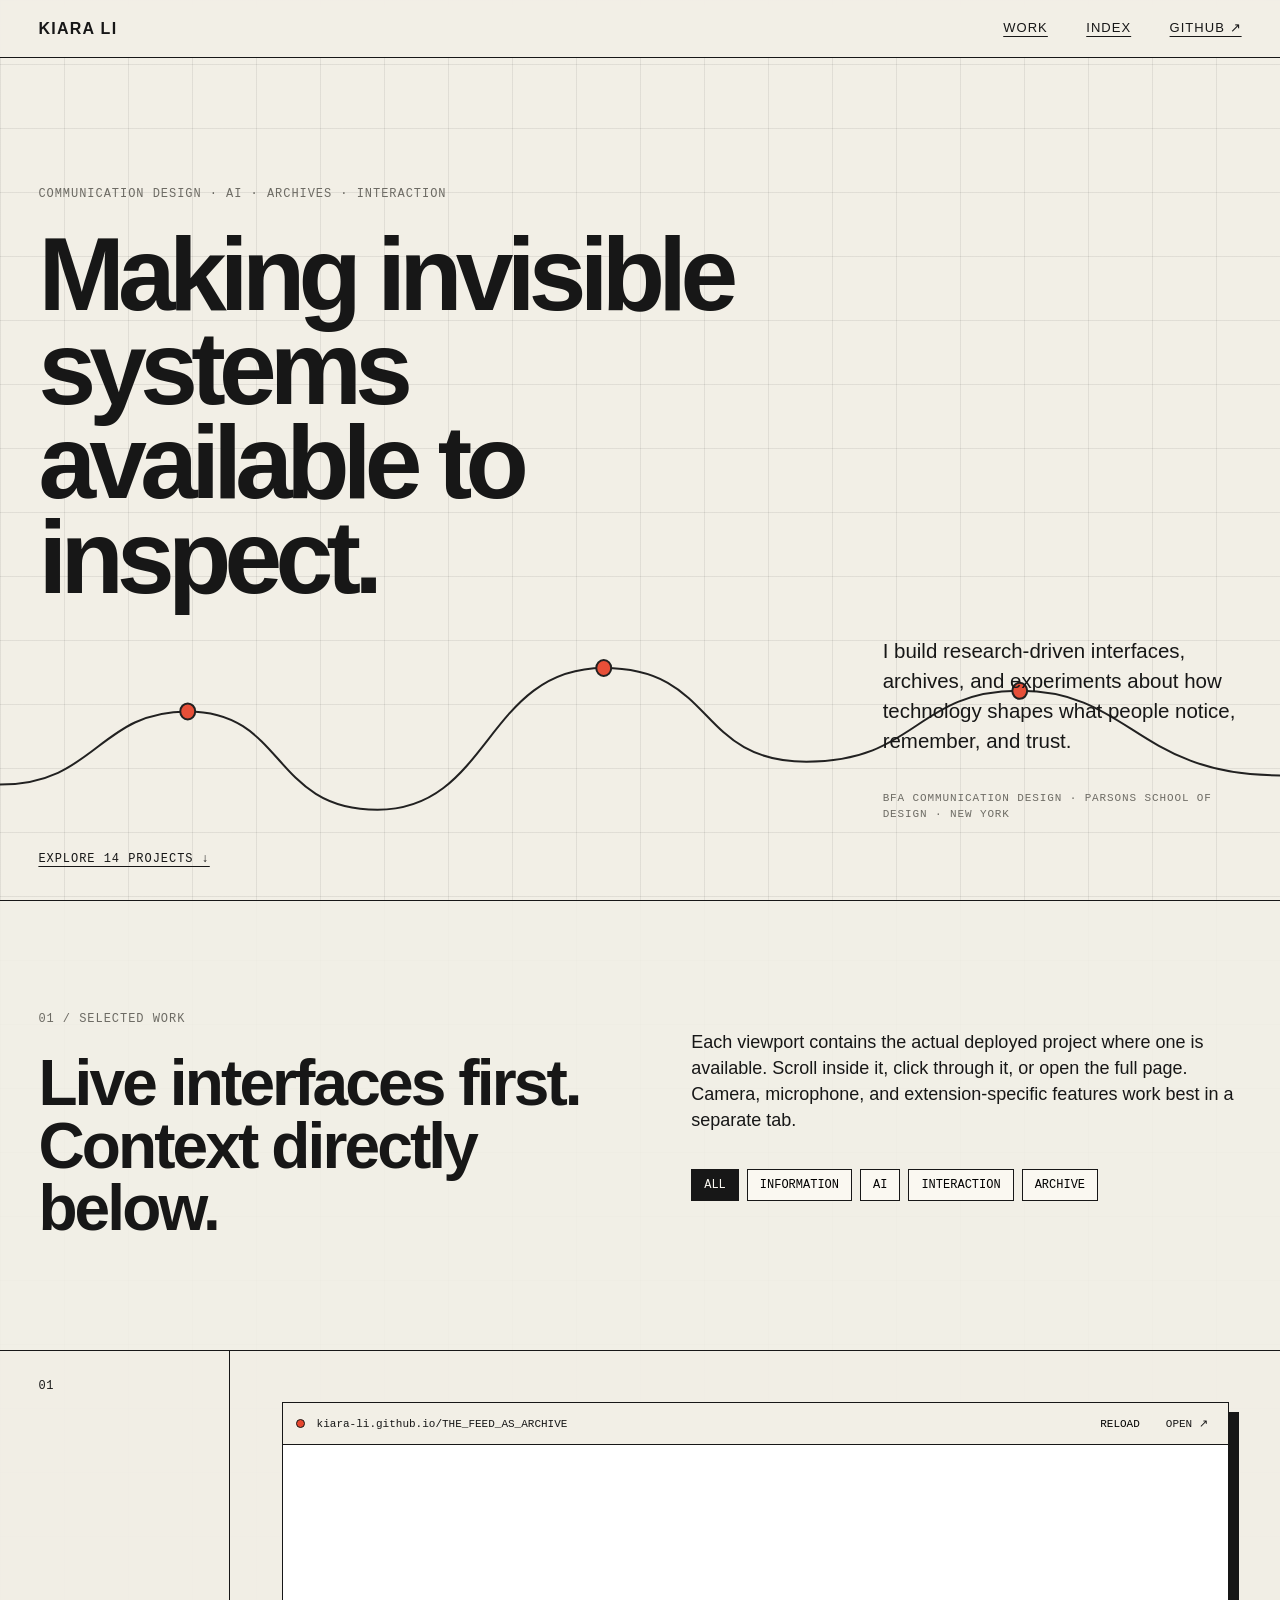
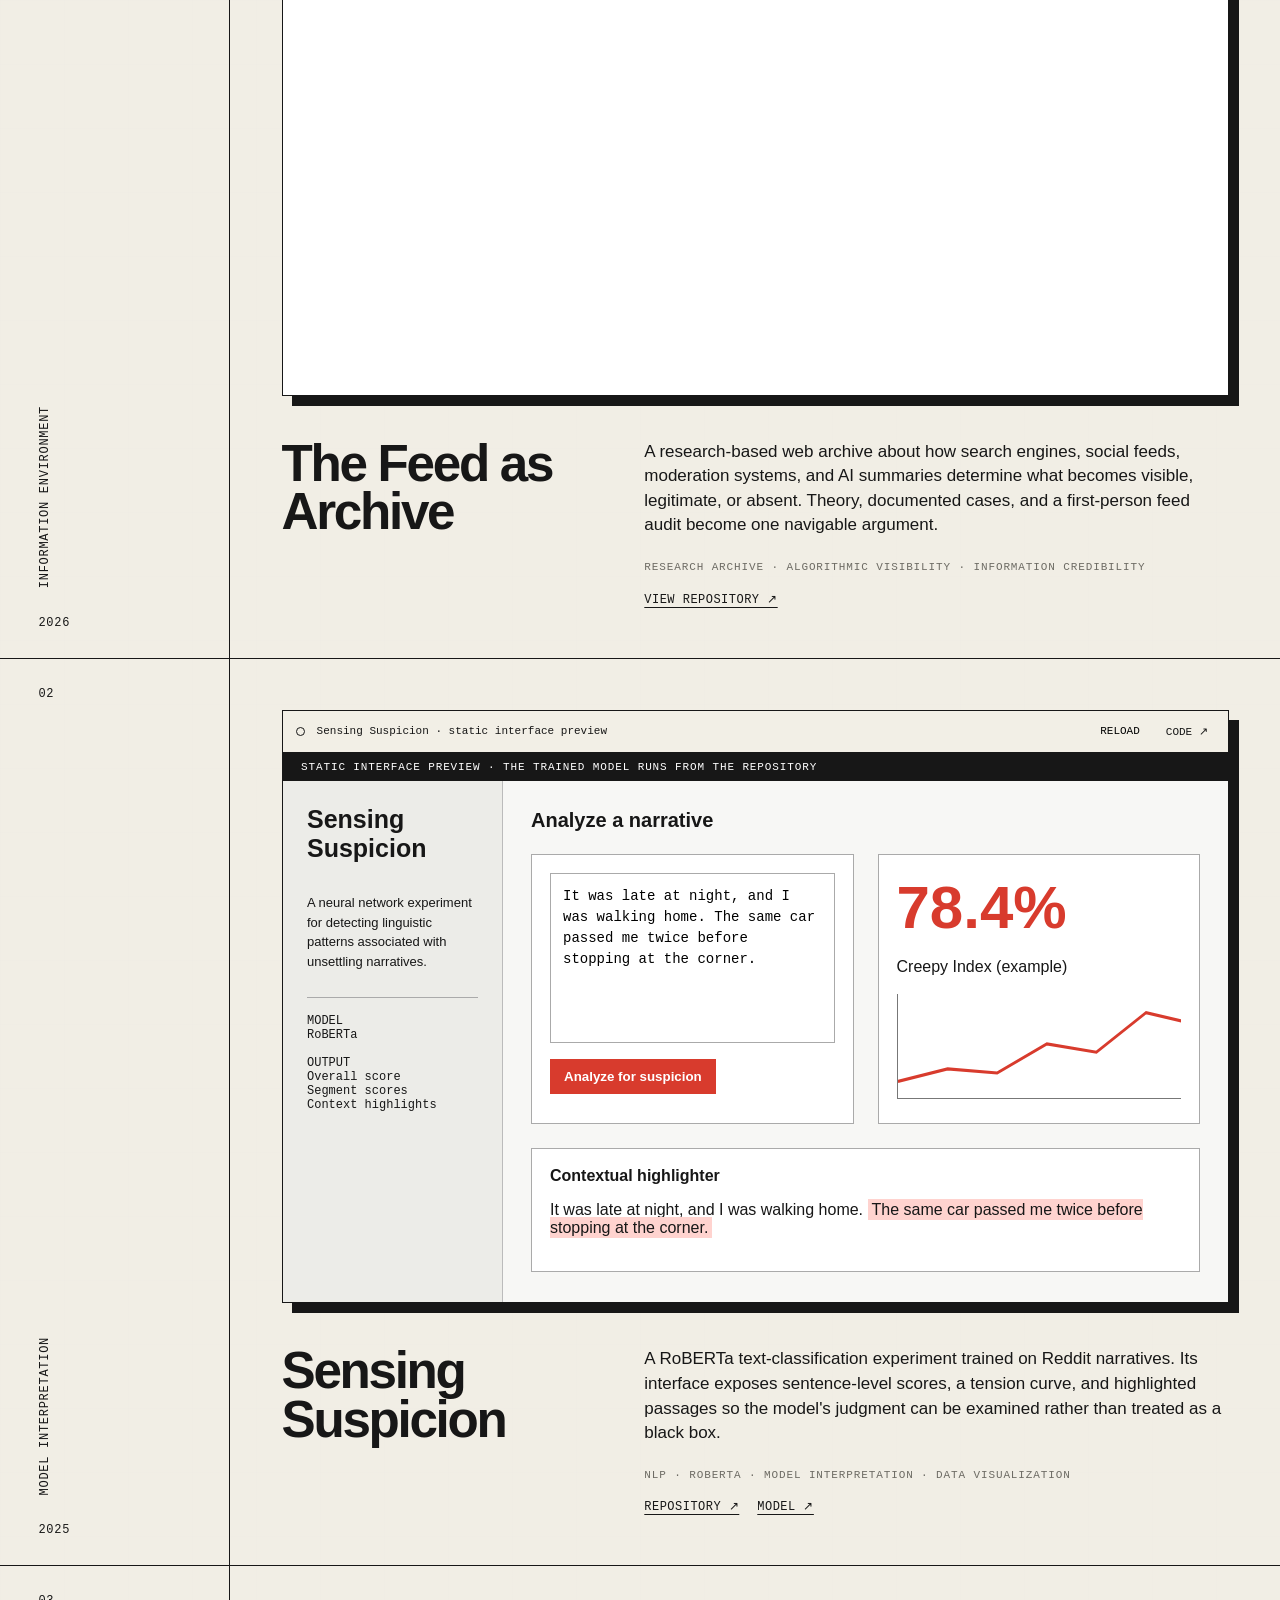
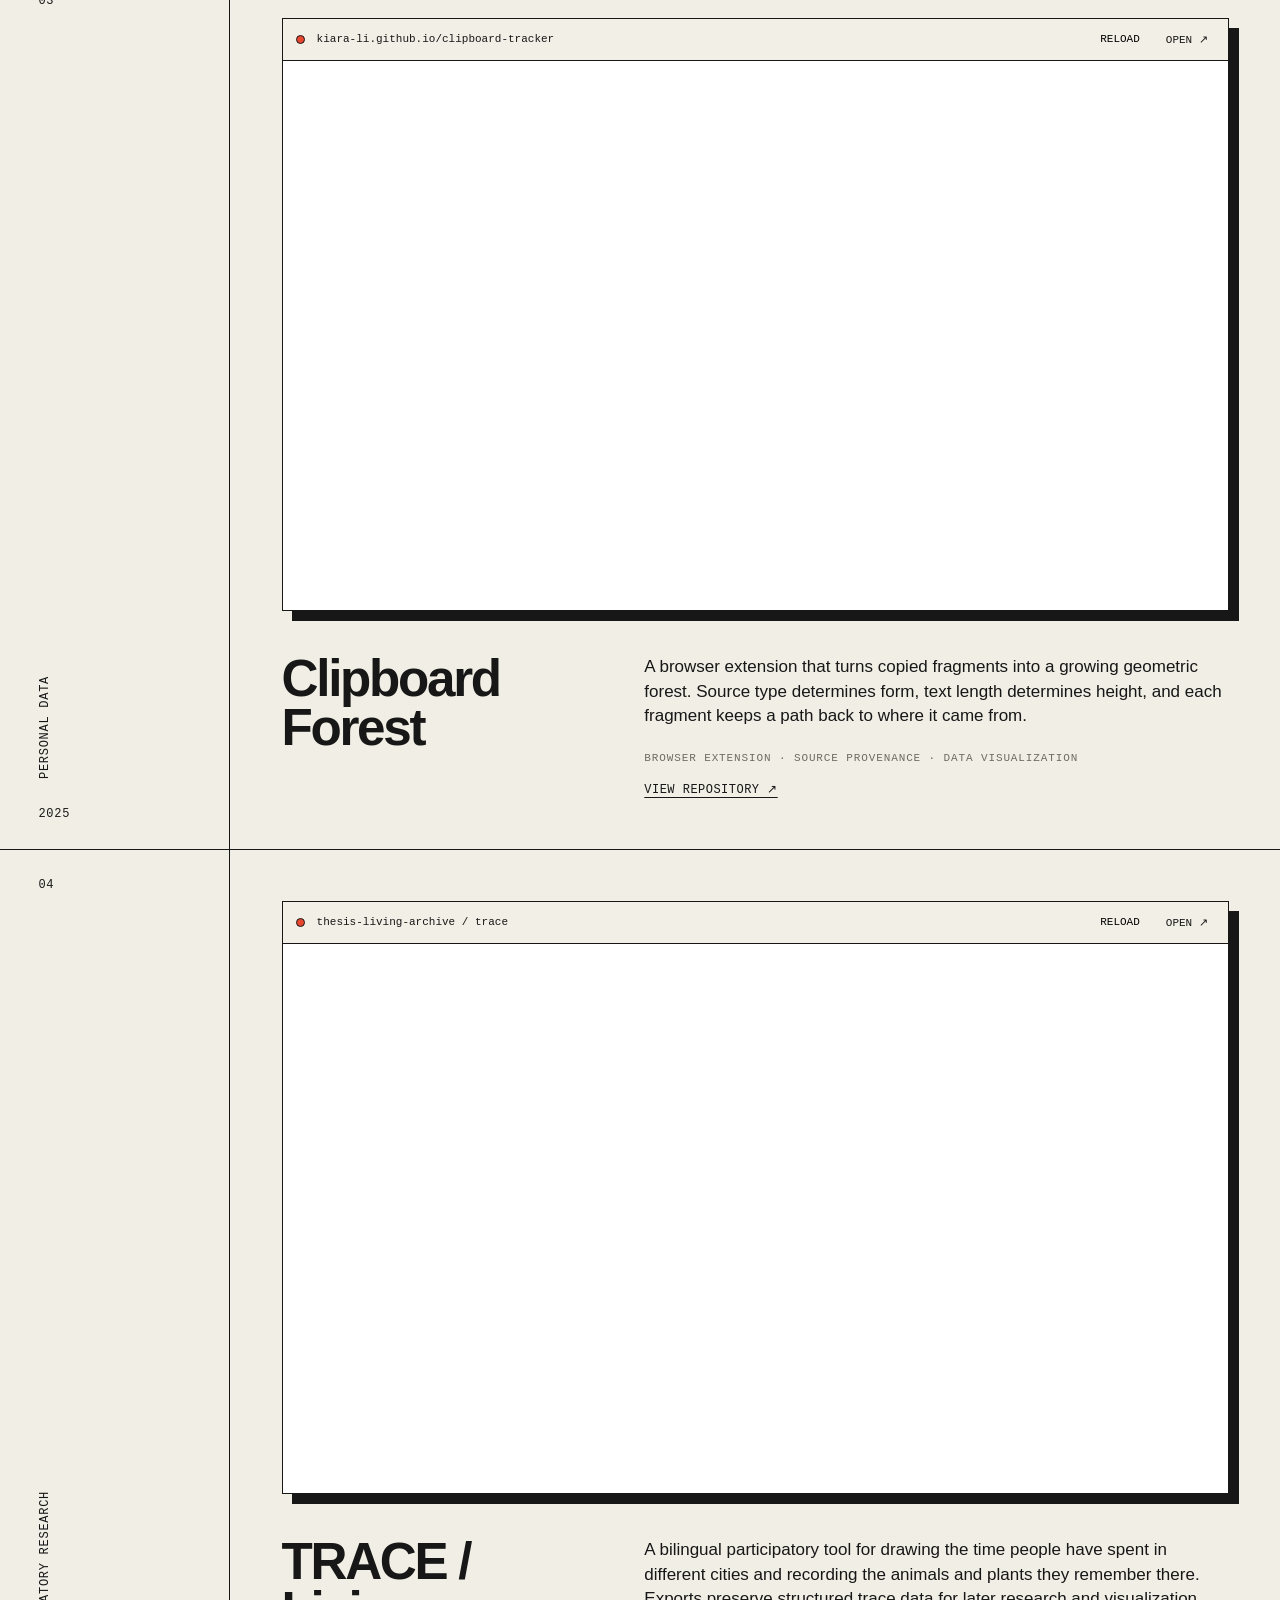
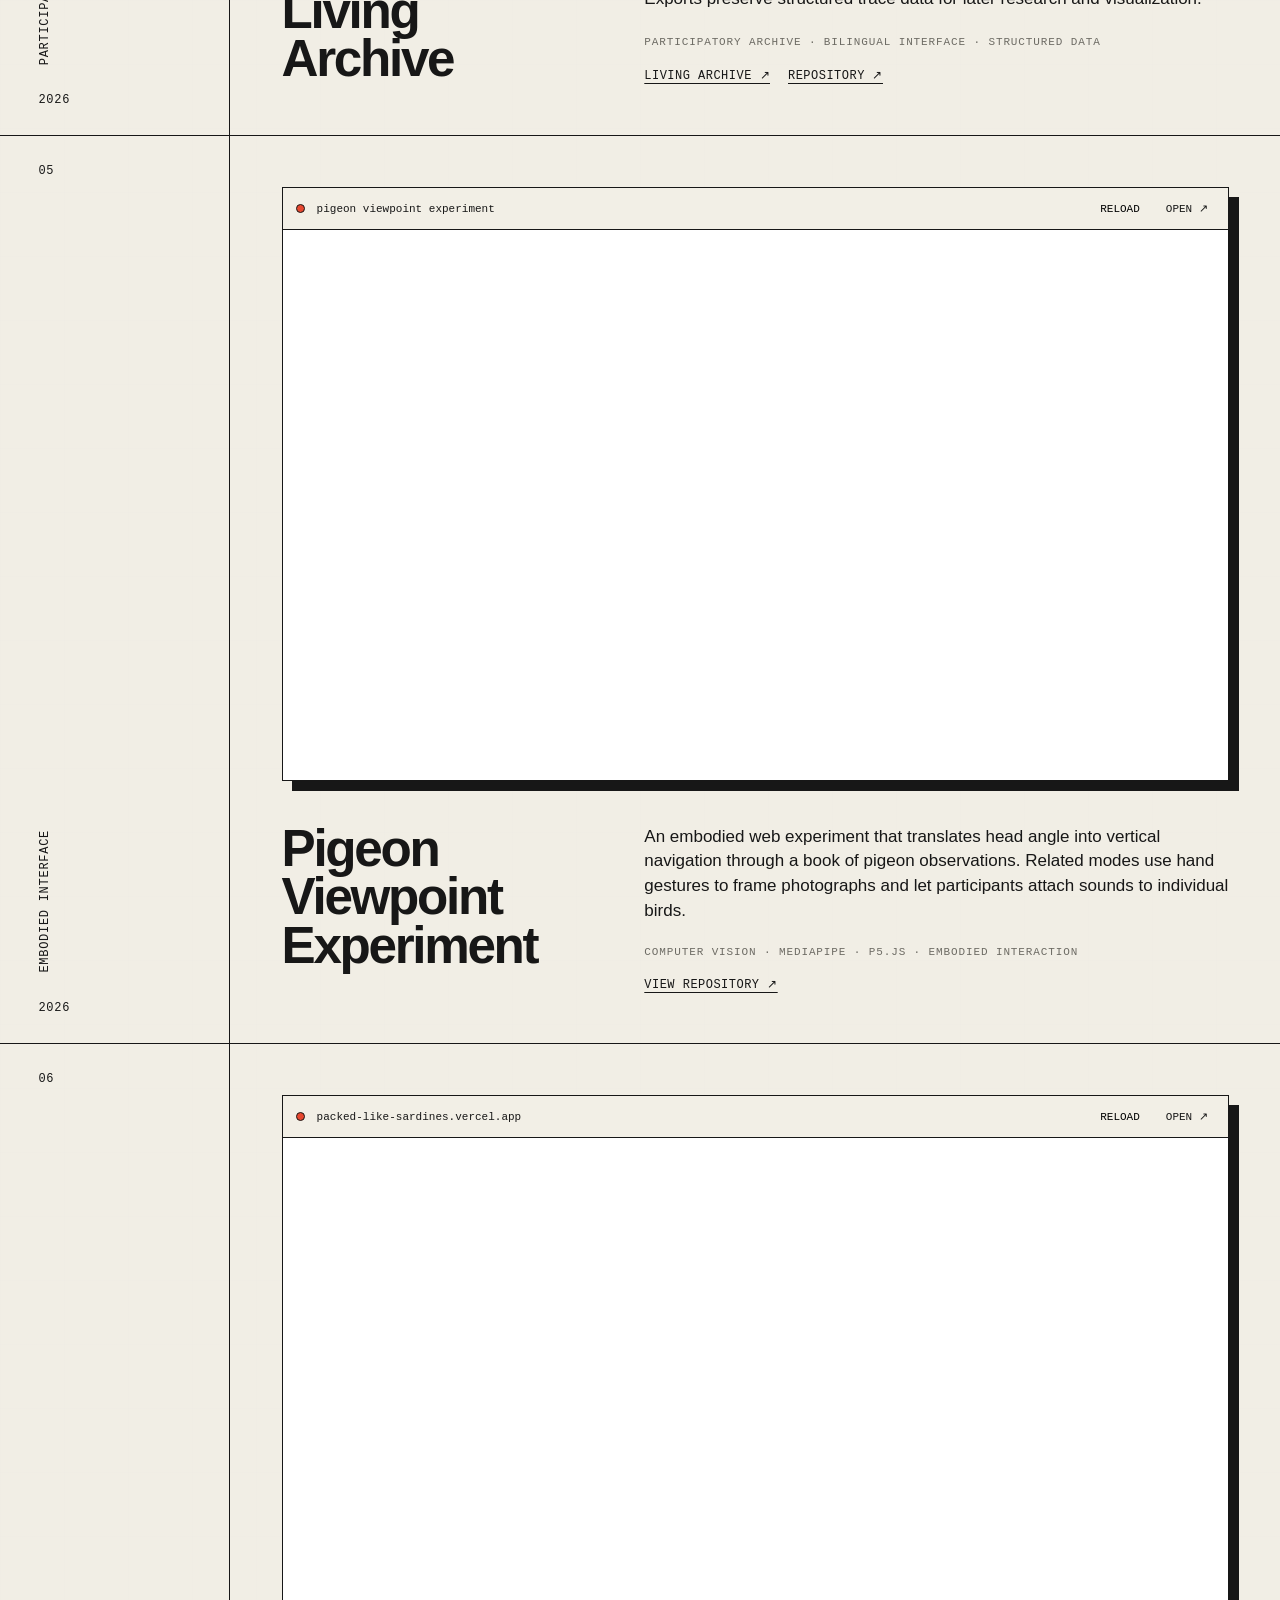
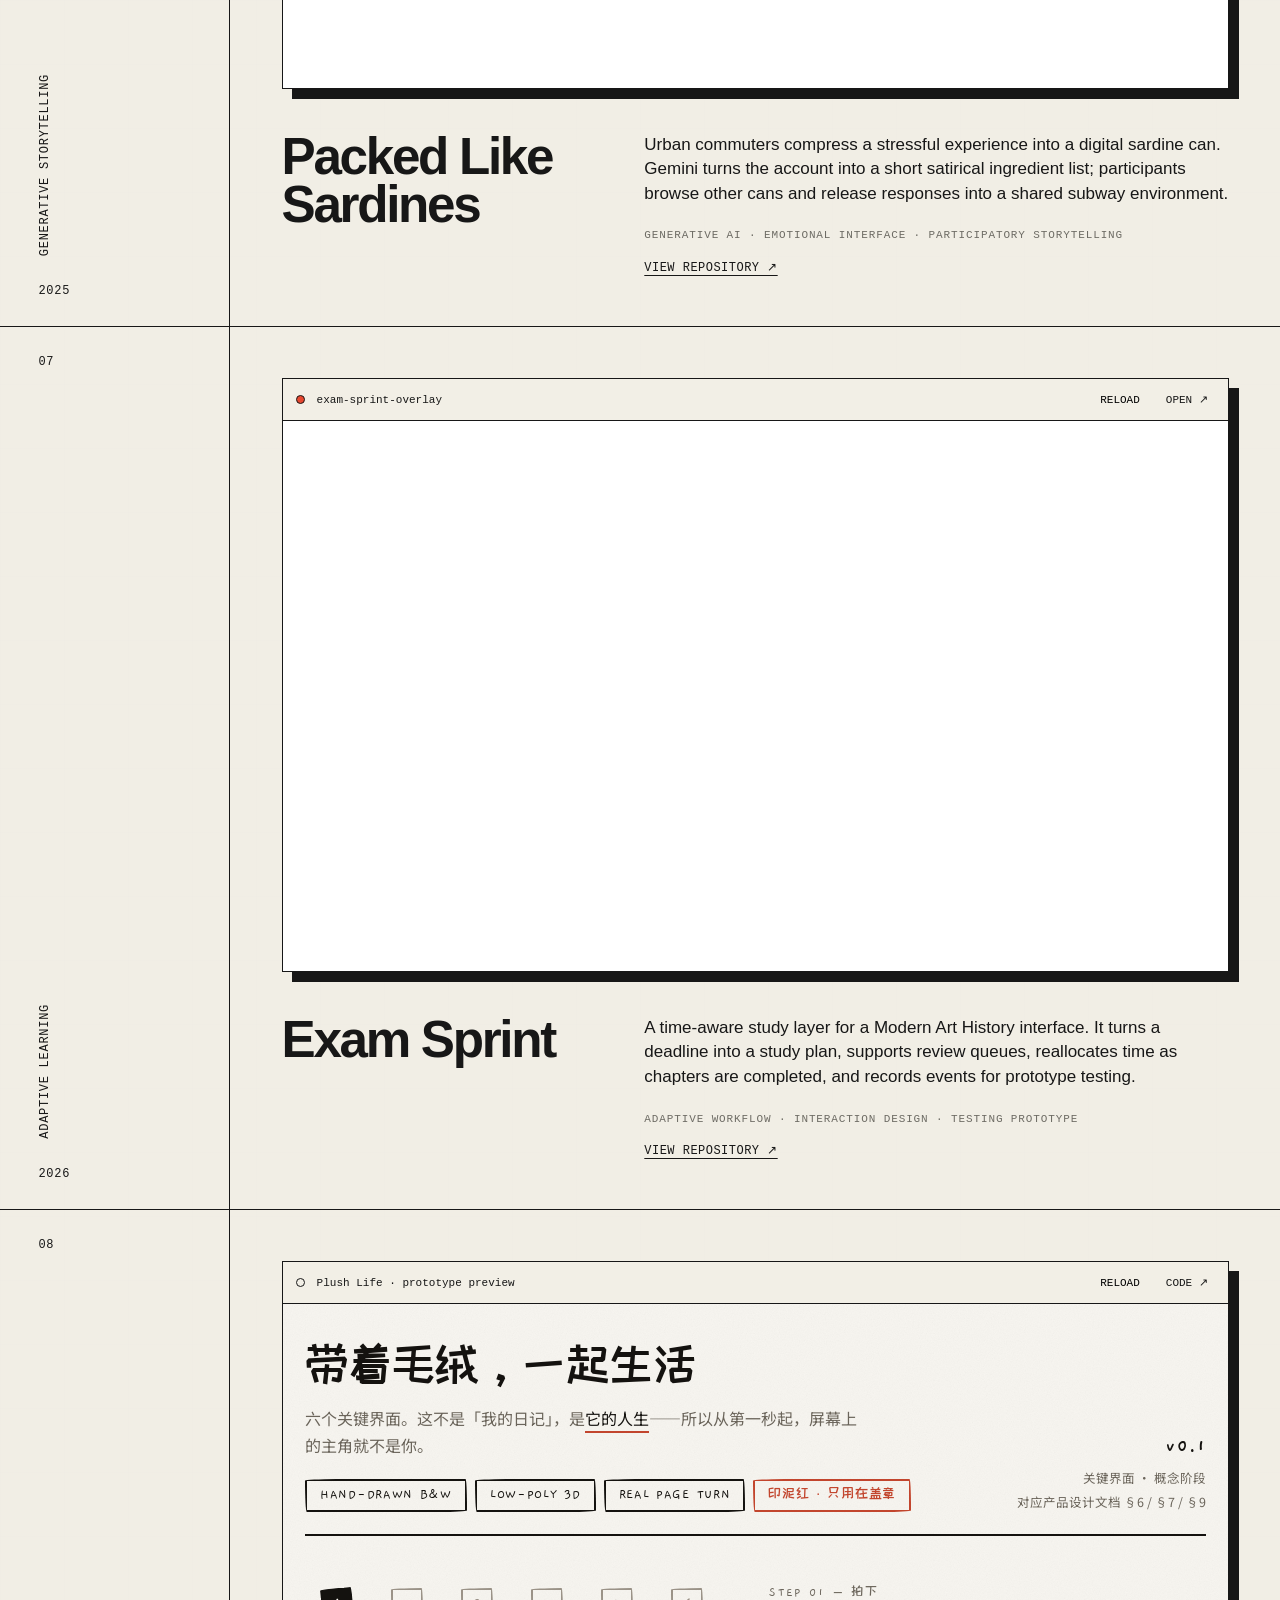
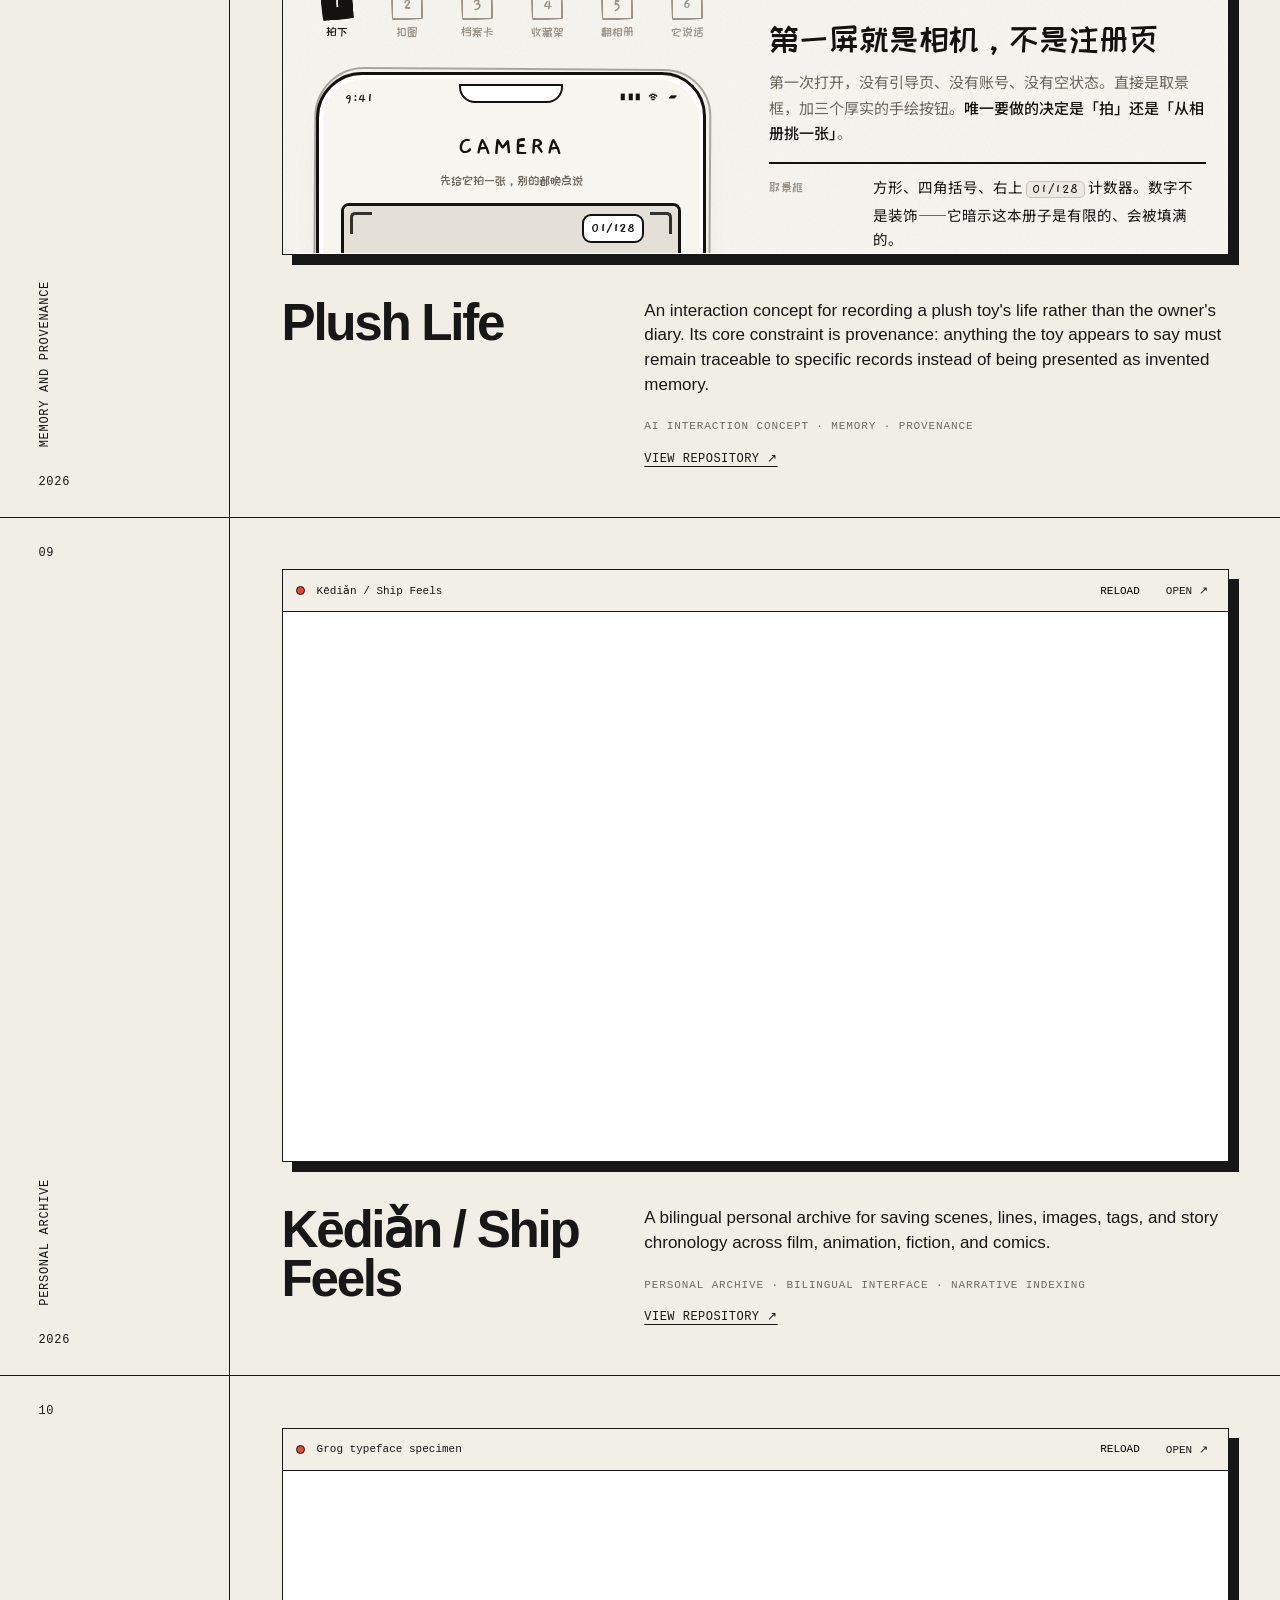
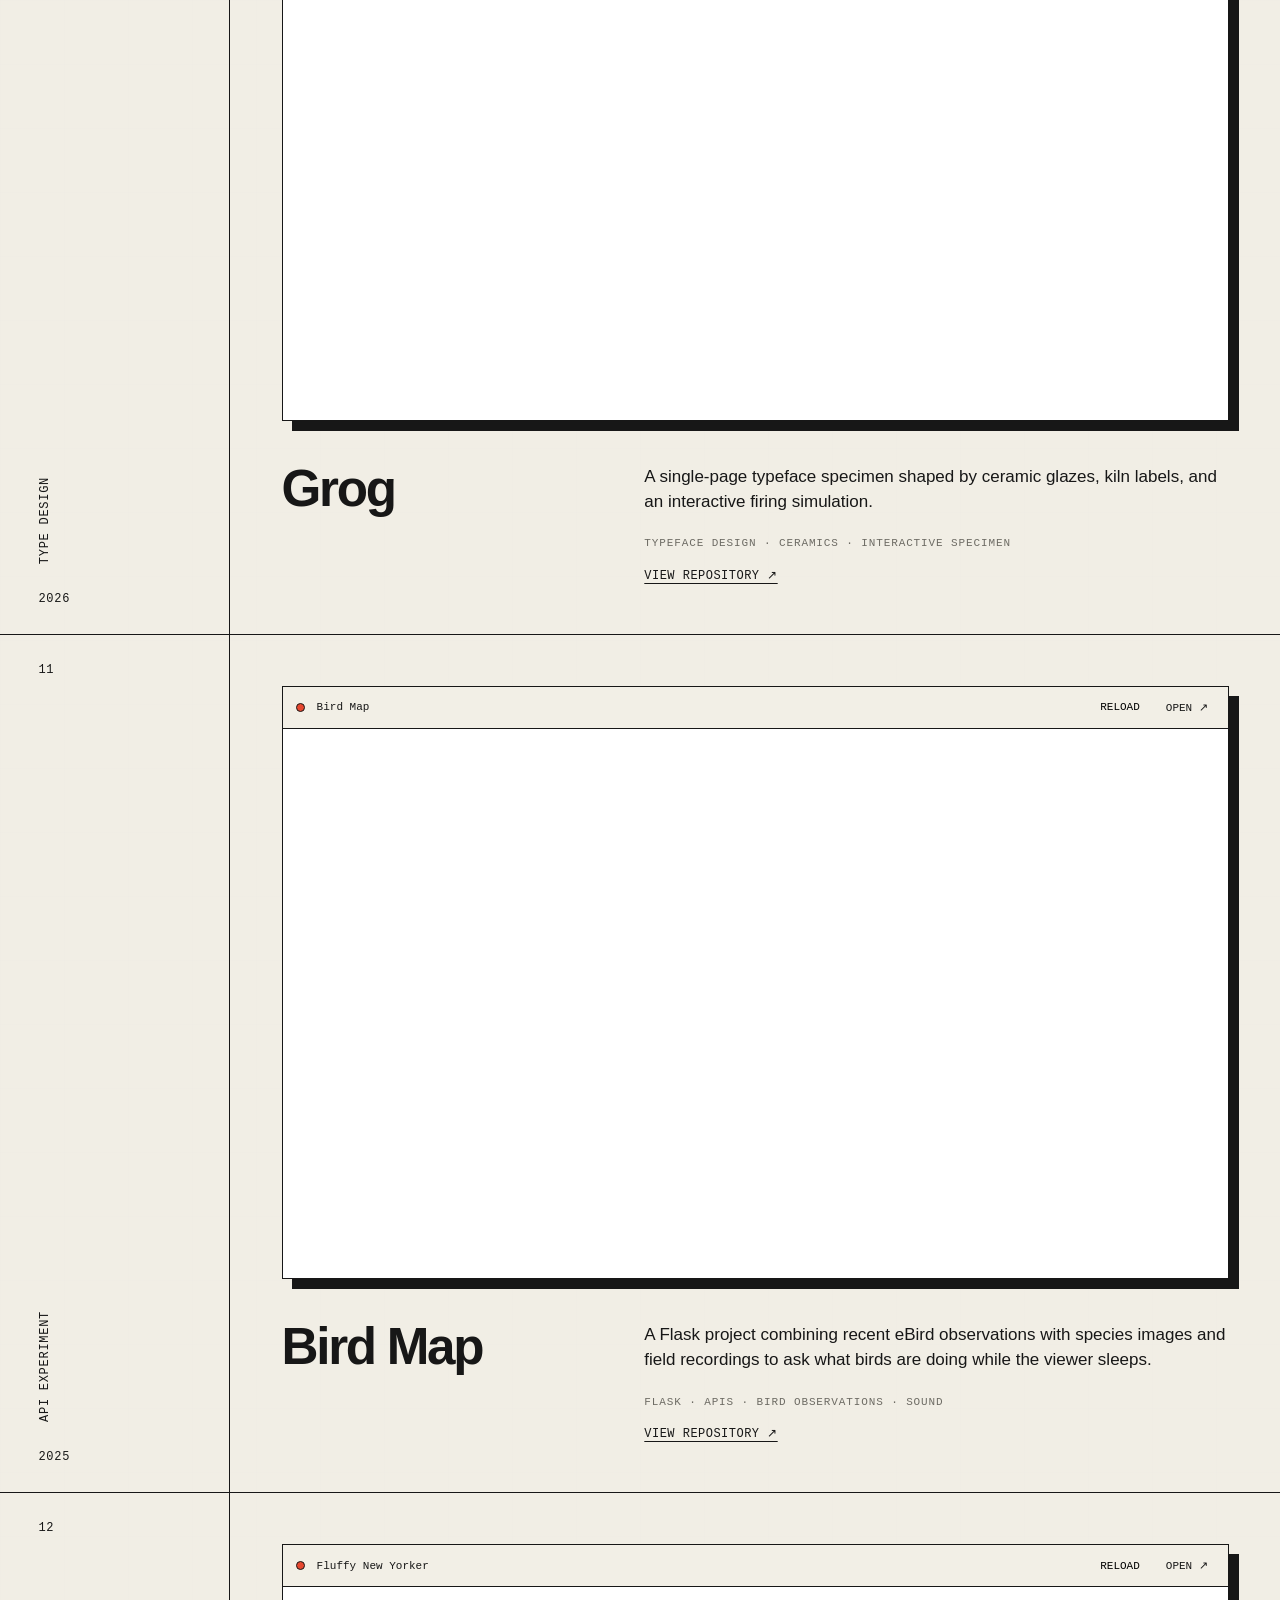
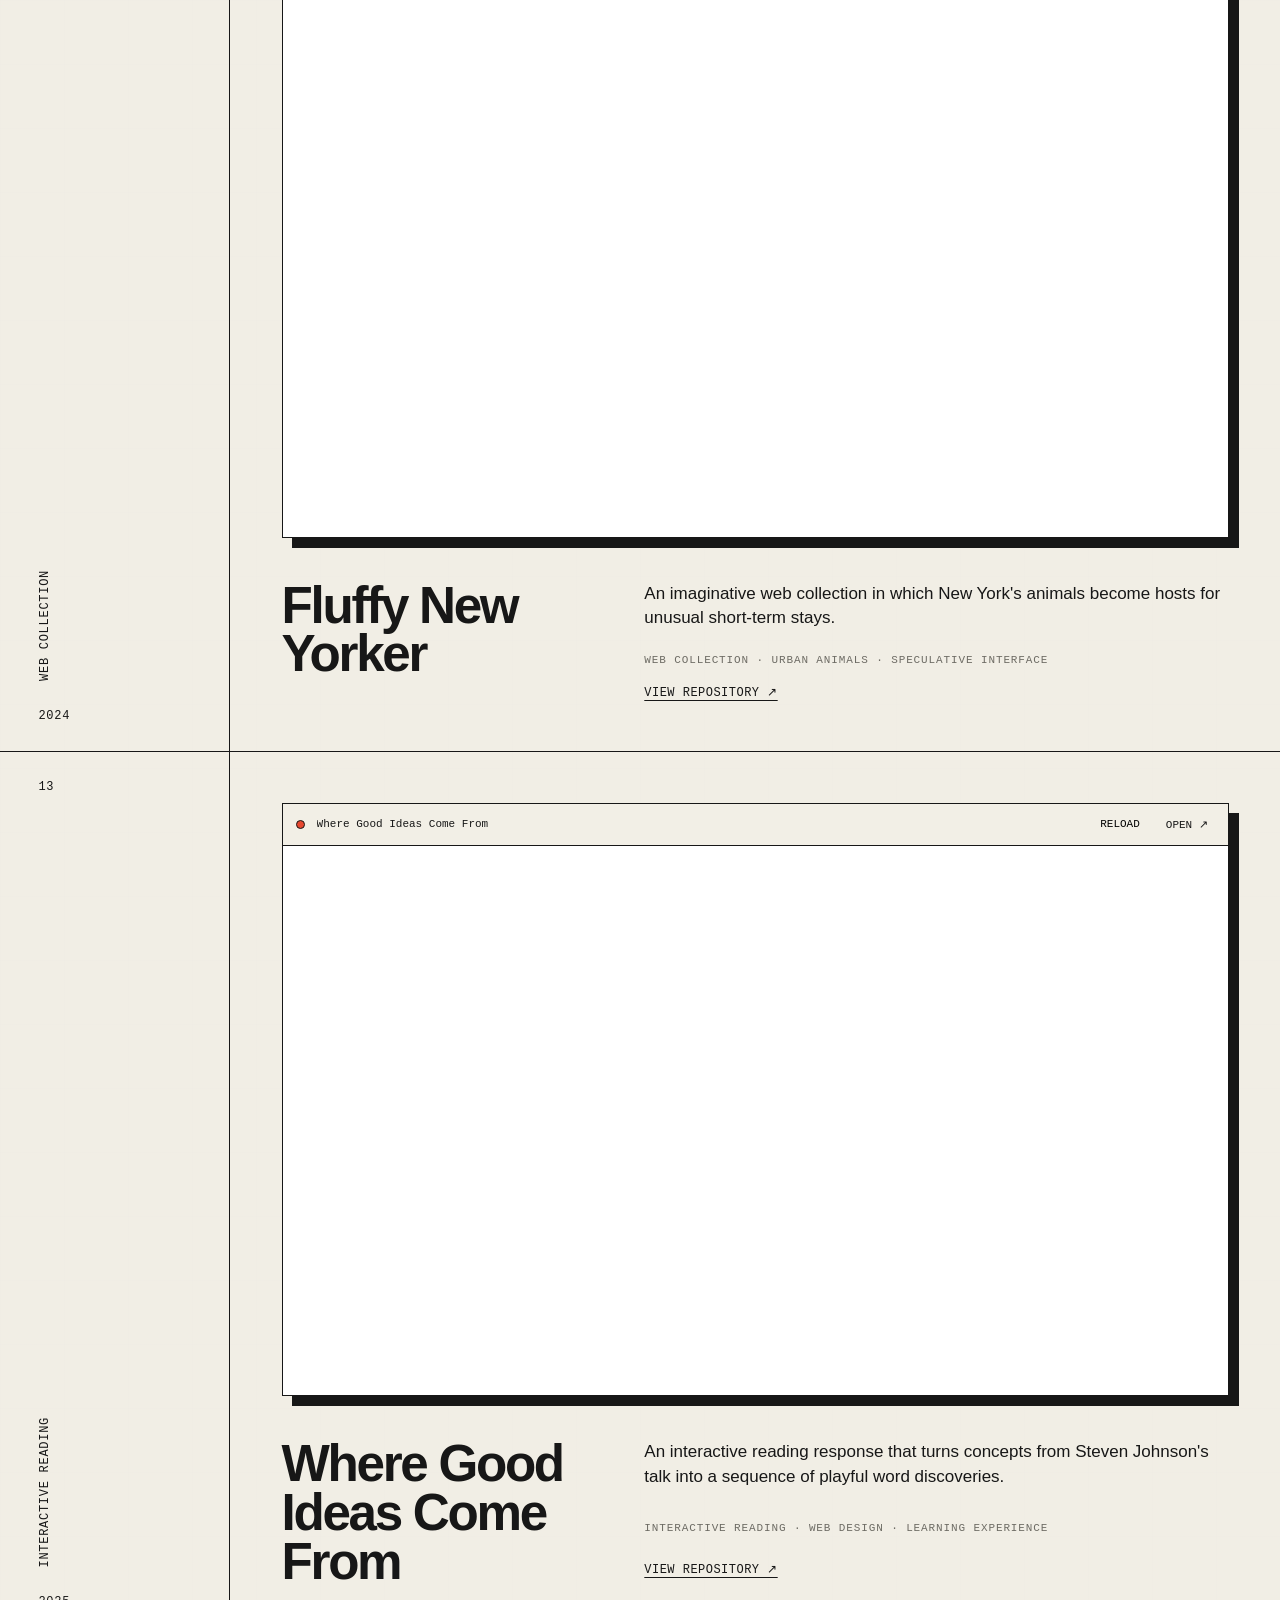
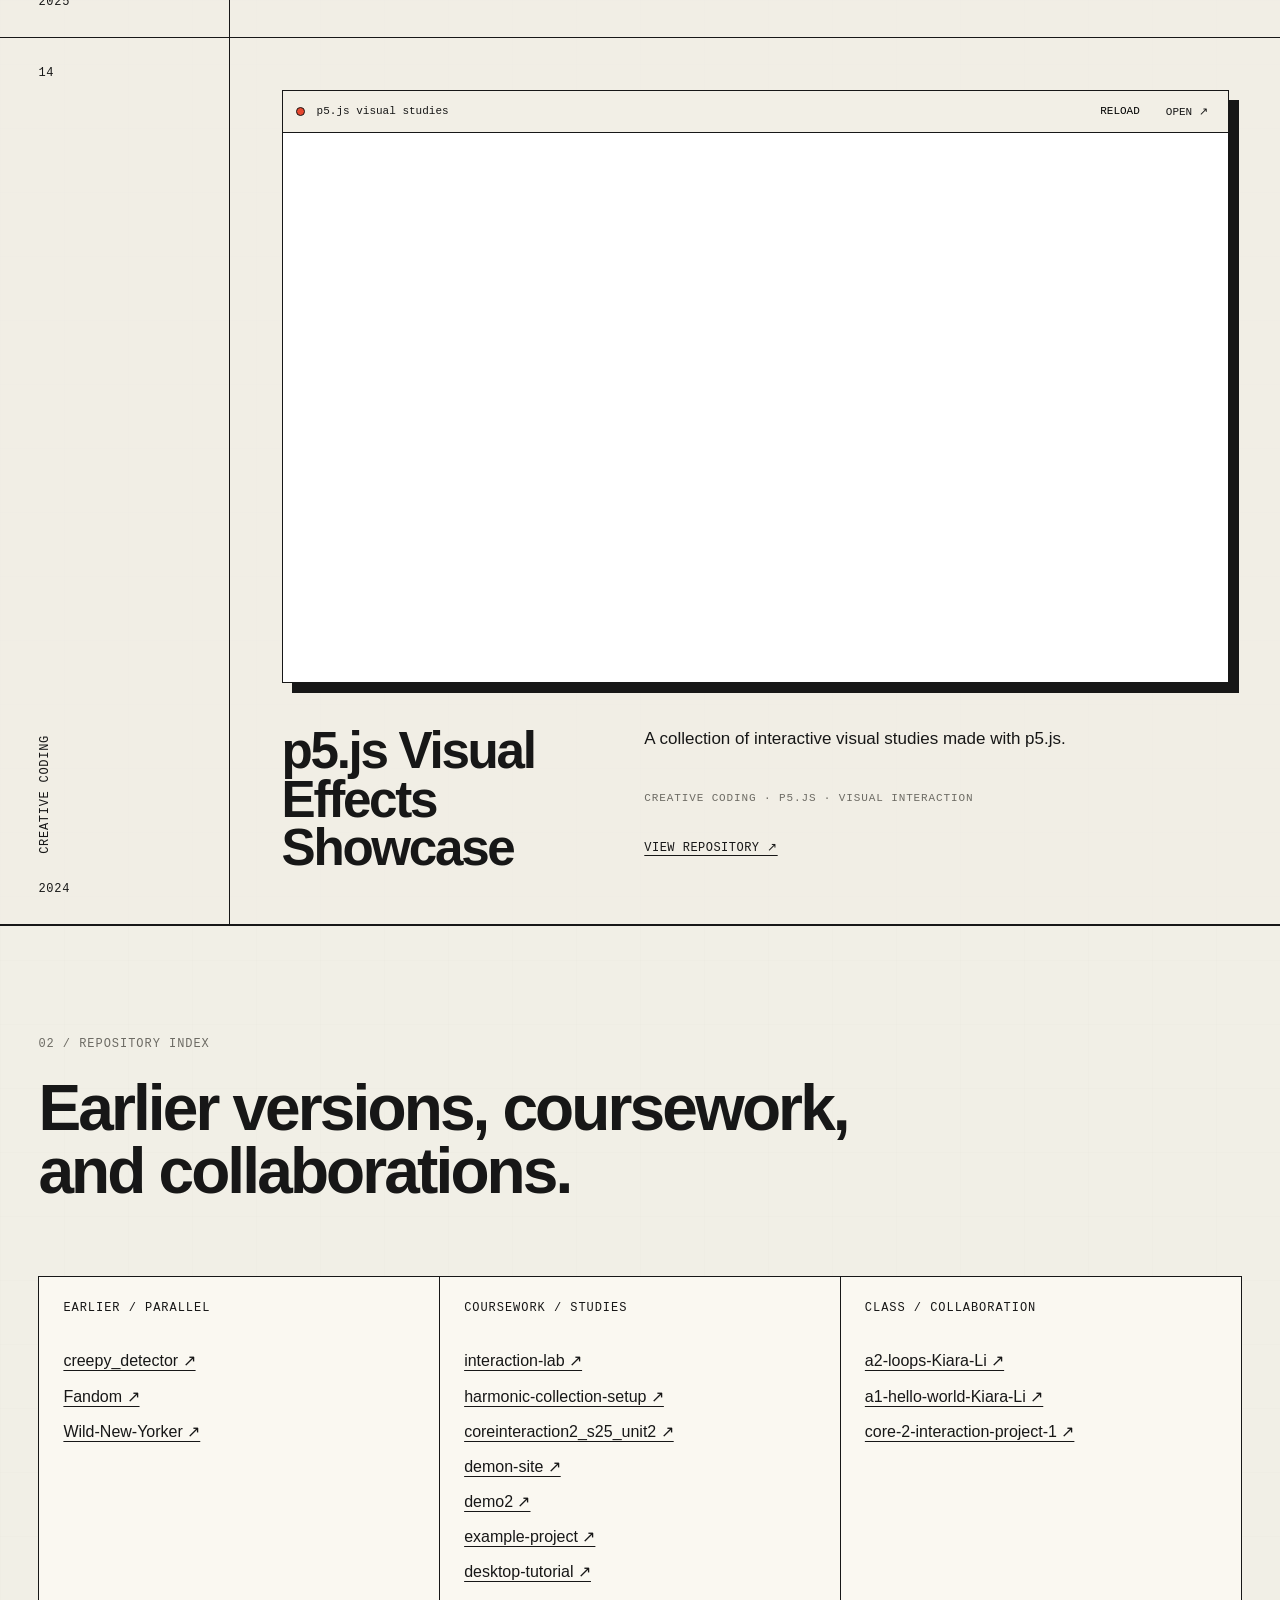
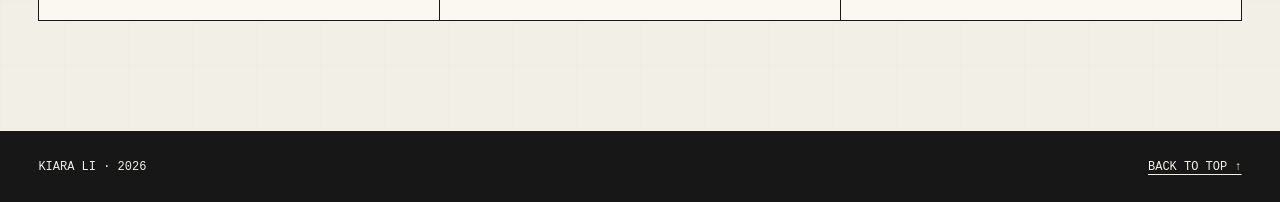
==== index.html @ 9e13b184 "Add interactive project viewport portfolio" ====
<!doctype html>
<html lang="en">
<head>
  <meta charset="utf-8">
  <meta name="viewport" content="width=device-width, initial-scale=1">
  <meta name="description" content="Kiara Li — communication design, AI, archives, interaction, and urban systems.">
  <title>Kiara Li — Selected Work</title>
  <link rel="stylesheet" href="styles.css">
</head>
<body>
  <header class="site-header">
    <a class="wordmark" href="#top">KIARA LI</a>
    <nav aria-label="Primary navigation">
      <a href="#work">Work</a>
      <a href="#index">Index</a>
      <a href="https://github.com/Kiara-Li" target="_blank" rel="noreferrer">GitHub ↗</a>
    </nav>
  </header>

  <main id="top">
    <section class="hero" aria-labelledby="hero-title">
      <div class="hero-copy">
        <p class="eyebrow">Communication design · AI · archives · interaction</p>
        <h1 id="hero-title">Making invisible systems available to inspect.</h1>
      </div>
      <div class="hero-note">
        <p>I build research-driven interfaces, archives, and experiments about how technology shapes what people notice, remember, and trust.</p>
        <p class="small">BFA Communication Design · Parsons School of Design · New York</p>
      </div>
      <div class="signal" aria-hidden="true">
        <svg viewBox="0 0 1200 210" preserveAspectRatio="none">
          <path d="M0 144 C90 144 92 80 176 80 C268 80 254 166 354 166 C460 166 455 42 566 42 C672 42 652 124 756 124 C860 124 858 62 956 62 C1060 62 1066 136 1200 136"/>
          <circle cx="176" cy="80" r="7"/><circle cx="566" cy="42" r="7"/><circle cx="956" cy="62" r="7"/>
        </svg>
      </div>
      <a class="down" href="#work">Explore 14 projects ↓</a>
    </section>

    <section class="work-intro" id="work" aria-labelledby="work-heading">
      <div>
        <p class="section-no">01 / SELECTED WORK</p>
        <h2 id="work-heading">Live interfaces first.<br>Context directly below.</h2>
      </div>
      <div>
        <p>Each viewport contains the actual deployed project where one is available. Scroll inside it, click through it, or open the full page. Camera, microphone, and extension-specific features work best in a separate tab.</p>
        <div class="filters" aria-label="Filter projects">
          <button class="filter is-active" type="button" data-filter="all">All</button>
          <button class="filter" type="button" data-filter="information">Information</button>
          <button class="filter" type="button" data-filter="ai">AI</button>
          <button class="filter" type="button" data-filter="interaction">Interaction</button>
          <button class="filter" type="button" data-filter="archive">Archive</button>
        </div>
      </div>
    </section>

    <section class="projects" aria-label="Selected projects">
      <article class="project" data-categories="information archive ai">
        <div class="project-meta"><span>01</span><span>Information environment</span><span>2026</span></div>
        <div class="project-body">
          <div class="viewport" data-url="https://kiara-li.github.io/THE_FEED_AS_ARCHIVE/">
            <div class="browser-bar"><span class="live-dot"></span><span class="address">kiara-li.github.io/THE_FEED_AS_ARCHIVE</span><button class="reload" type="button">Reload</button><a href="https://kiara-li.github.io/THE_FEED_AS_ARCHIVE/" target="_blank" rel="noreferrer">Open ↗</a></div>
            <div class="frame-stage"><p class="loading">Loading live archive…</p><iframe data-src="https://kiara-li.github.io/THE_FEED_AS_ARCHIVE/" title="The Feed as Archive live preview" loading="lazy"></iframe></div>
          </div>
          <div class="project-text"><h3>The Feed as Archive</h3><p>A research-based web archive about how search engines, social feeds, moderation systems, and AI summaries determine what becomes visible, legitimate, or absent. Theory, documented cases, and a first-person feed audit become one navigable argument.</p><p class="tags">Research archive · algorithmic visibility · information credibility</p><a href="https://github.com/Kiara-Li/THE_FEED_AS_ARCHIVE" target="_blank" rel="noreferrer">View repository ↗</a></div>
        </div>
      </article>

      <article class="project" data-categories="information ai">
        <div class="project-meta"><span>02</span><span>Model interpretation</span><span>2025</span></div>
        <div class="project-body">
          <div class="viewport is-static" data-url="previews/sensing-suspicion.html">
            <div class="browser-bar"><span class="static-dot"></span><span class="address">Sensing Suspicion · static interface preview</span><button class="reload" type="button">Reload</button><a href="https://github.com/Kiara-Li/Sensing-Suspicion" target="_blank" rel="noreferrer">Code ↗</a></div>
            <div class="frame-stage"><p class="loading">Loading interface preview…</p><iframe data-src="previews/sensing-suspicion.html" title="Sensing Suspicion static interface preview" loading="lazy"></iframe></div>
          </div>
          <div class="project-text"><h3>Sensing Suspicion</h3><p>A RoBERTa text-classification experiment trained on Reddit narratives. Its interface exposes sentence-level scores, a tension curve, and highlighted passages so the model's judgment can be examined rather than treated as a black box.</p><p class="tags">NLP · RoBERTa · model interpretation · data visualization</p><div class="links"><a href="https://github.com/Kiara-Li/Sensing-Suspicion" target="_blank" rel="noreferrer">Repository ↗</a><a href="https://huggingface.co/KiaraLi2025/creepy-roberta/tree/main" target="_blank" rel="noreferrer">Model ↗</a></div></div>
        </div>
      </article>

      <article class="project" data-categories="information archive interaction">
        <div class="project-meta"><span>03</span><span>Personal data</span><span>2025</span></div>
        <div class="project-body">
          <div class="viewport" data-url="https://kiara-li.github.io/clipboard-tracker/">
            <div class="browser-bar"><span class="live-dot"></span><span class="address">kiara-li.github.io/clipboard-tracker</span><button class="reload" type="button">Reload</button><a href="https://kiara-li.github.io/clipboard-tracker/" target="_blank" rel="noreferrer">Open ↗</a></div>
            <div class="frame-stage"><p class="loading">Loading live project…</p><iframe data-src="https://kiara-li.github.io/clipboard-tracker/" title="Clipboard Forest live preview" loading="lazy"></iframe></div>
          </div>
          <div class="project-text"><h3>Clipboard Forest</h3><p>A browser extension that turns copied fragments into a growing geometric forest. Source type determines form, text length determines height, and each fragment keeps a path back to where it came from.</p><p class="tags">Browser extension · source provenance · data visualization</p><a href="https://github.com/Kiara-Li/clipboard-tracker" target="_blank" rel="noreferrer">View repository ↗</a></div>
        </div>
      </article>

      <article class="project" data-categories="archive information interaction">
        <div class="project-meta"><span>04</span><span>Participatory research</span><span>2026</span></div>
        <div class="project-body">
          <div class="viewport" data-url="https://kiara-li.github.io/thesis-living-archive/trace/">
            <div class="browser-bar"><span class="live-dot"></span><span class="address">thesis-living-archive / trace</span><button class="reload" type="button">Reload</button><a href="https://kiara-li.github.io/thesis-living-archive/trace/" target="_blank" rel="noreferrer">Open ↗</a></div>
            <div class="frame-stage"><p class="loading">Loading live participant tool…</p><iframe data-src="https://kiara-li.github.io/thesis-living-archive/trace/" title="TRACE live preview" loading="lazy"></iframe></div>
          </div>
          <div class="project-text"><h3>TRACE / Living Archive</h3><p>A bilingual participatory tool for drawing the time people have spent in different cities and recording the animals and plants they remember there. Exports preserve structured trace data for later research and visualization.</p><p class="tags">Participatory archive · bilingual interface · structured data</p><div class="links"><a href="https://kiara-li.github.io/thesis-living-archive/" target="_blank" rel="noreferrer">Living Archive ↗</a><a href="https://github.com/Kiara-Li/thesis-living-archive" target="_blank" rel="noreferrer">Repository ↗</a></div></div>
        </div>
      </article>

      <article class="project" data-categories="interaction archive">
        <div class="project-meta"><span>05</span><span>Embodied interface</span><span>2026</span></div>
        <div class="project-body">
          <div class="viewport" data-url="https://kiara-li.github.io/prototype1/">
            <div class="browser-bar"><span class="live-dot"></span><span class="address">pigeon viewpoint experiment</span><button class="reload" type="button">Reload</button><a href="https://kiara-li.github.io/prototype1/" target="_blank" rel="noreferrer">Open ↗</a></div>
            <div class="frame-stage"><p class="loading">Loading live experiment…</p><iframe data-src="https://kiara-li.github.io/prototype1/" title="Pigeon Viewpoint Experiment live preview" loading="lazy"></iframe></div>
          </div>
          <div class="project-text"><h3>Pigeon Viewpoint Experiment</h3><p>An embodied web experiment that translates head angle into vertical navigation through a book of pigeon observations. Related modes use hand gestures to frame photographs and let participants attach sounds to individual birds.</p><p class="tags">Computer vision · MediaPipe · p5.js · embodied interaction</p><a href="https://github.com/Kiara-Li/prototype1" target="_blank" rel="noreferrer">View repository ↗</a></div>
        </div>
      </article>

      <article class="project" data-categories="ai archive interaction">
        <div class="project-meta"><span>06</span><span>Generative storytelling</span><span>2025</span></div>
        <div class="project-body">
          <div class="viewport" data-url="https://packed-like-sardines.vercel.app/">
            <div class="browser-bar"><span class="live-dot"></span><span class="address">packed-like-sardines.vercel.app</span><button class="reload" type="button">Reload</button><a href="https://packed-like-sardines.vercel.app/" target="_blank" rel="noreferrer">Open ↗</a></div>
            <div class="frame-stage"><p class="loading">Loading live project…</p><iframe data-src="https://packed-like-sardines.vercel.app/" title="Packed Like Sardines live preview" loading="lazy"></iframe></div>
          </div>
          <div class="project-text"><h3>Packed Like Sardines</h3><p>Urban commuters compress a stressful experience into a digital sardine can. Gemini turns the account into a short satirical ingredient list; participants browse other cans and release responses into a shared subway environment.</p><p class="tags">Generative AI · emotional interface · participatory storytelling</p><a href="https://github.com/Kiara-Li/packed-like-sardines" target="_blank" rel="noreferrer">View repository ↗</a></div>
        </div>
      </article>

      <article class="project" data-categories="interaction information">
        <div class="project-meta"><span>07</span><span>Adaptive learning</span><span>2026</span></div>
        <div class="project-body">
          <div class="viewport" data-url="https://kiara-li.github.io/Kiara-Li-exam-sprint-overlay/">
            <div class="browser-bar"><span class="live-dot"></span><span class="address">exam-sprint-overlay</span><button class="reload" type="button">Reload</button><a href="https://kiara-li.github.io/Kiara-Li-exam-sprint-overlay/" target="_blank" rel="noreferrer">Open ↗</a></div>
            <div class="frame-stage"><p class="loading">Loading live prototype…</p><iframe data-src="https://kiara-li.github.io/Kiara-Li-exam-sprint-overlay/" title="Exam Sprint live preview" loading="lazy"></iframe></div>
          </div>
          <div class="project-text"><h3>Exam Sprint</h3><p>A time-aware study layer for a Modern Art History interface. It turns a deadline into a study plan, supports review queues, reallocates time as chapters are completed, and records events for prototype testing.</p><p class="tags">Adaptive workflow · interaction design · testing prototype</p><a href="https://github.com/Kiara-Li/Kiara-Li-exam-sprint-overlay" target="_blank" rel="noreferrer">View repository ↗</a></div>
        </div>
      </article>

      <article class="project" data-categories="ai archive interaction">
        <div class="project-meta"><span>08</span><span>Memory and provenance</span><span>2026</span></div>
        <div class="project-body">
          <div class="viewport is-static" data-url="previews/plush-life.html">
            <div class="browser-bar"><span class="static-dot"></span><span class="address">Plush Life · prototype preview</span><button class="reload" type="button">Reload</button><a href="https://github.com/Kiara-Li/plush-life" target="_blank" rel="noreferrer">Code ↗</a></div>
            <div class="frame-stage"><p class="loading">Loading interactive prototype…</p><iframe data-src="previews/plush-life.html" title="Plush Life prototype preview" loading="lazy"></iframe></div>
          </div>
          <div class="project-text"><h3>Plush Life</h3><p>An interaction concept for recording a plush toy's life rather than the owner's diary. Its core constraint is provenance: anything the toy appears to say must remain traceable to specific records instead of being presented as invented memory.</p><p class="tags">AI interaction concept · memory · provenance</p><a href="https://github.com/Kiara-Li/plush-life" target="_blank" rel="noreferrer">View repository ↗</a></div>
        </div>
      </article>

      <article class="project" data-categories="archive interaction">
        <div class="project-meta"><span>09</span><span>Personal archive</span><span>2026</span></div>
        <div class="project-body">
          <div class="viewport" data-url="https://kiara-li.github.io/ship-feels/">
            <div class="browser-bar"><span class="live-dot"></span><span class="address">Kēdiǎn / Ship Feels</span><button class="reload" type="button">Reload</button><a href="https://kiara-li.github.io/ship-feels/" target="_blank" rel="noreferrer">Open ↗</a></div>
            <div class="frame-stage"><p class="loading">Loading live archive…</p><iframe data-src="https://kiara-li.github.io/ship-feels/" title="Kēdiǎn live preview" loading="lazy"></iframe></div>
          </div>
          <div class="project-text"><h3>Kēdiǎn / Ship Feels</h3><p>A bilingual personal archive for saving scenes, lines, images, tags, and story chronology across film, animation, fiction, and comics.</p><p class="tags">Personal archive · bilingual interface · narrative indexing</p><a href="https://github.com/Kiara-Li/ship-feels" target="_blank" rel="noreferrer">View repository ↗</a></div>
        </div>
      </article>

      <article class="project" data-categories="interaction">
        <div class="project-meta"><span>10</span><span>Type design</span><span>2026</span></div>
        <div class="project-body">
          <div class="viewport" data-url="https://kiara-li.github.io/Grog/">
            <div class="browser-bar"><span class="live-dot"></span><span class="address">Grog typeface specimen</span><button class="reload" type="button">Reload</button><a href="https://kiara-li.github.io/Grog/" target="_blank" rel="noreferrer">Open ↗</a></div>
            <div class="frame-stage"><p class="loading">Loading live specimen…</p><iframe data-src="https://kiara-li.github.io/Grog/" title="Grog typeface live preview" loading="lazy"></iframe></div>
          </div>
          <div class="project-text"><h3>Grog</h3><p>A single-page typeface specimen shaped by ceramic glazes, kiln labels, and an interactive firing simulation.</p><p class="tags">Typeface design · ceramics · interactive specimen</p><a href="https://github.com/Kiara-Li/Grog" target="_blank" rel="noreferrer">View repository ↗</a></div>
        </div>
      </article>

      <article class="project" data-categories="information interaction">
        <div class="project-meta"><span>11</span><span>API experiment</span><span>2025</span></div>
        <div class="project-body">
          <div class="viewport" data-url="https://kiara-li.github.io/flask_Midterm_ebird/">
            <div class="browser-bar"><span class="live-dot"></span><span class="address">Bird Map</span><button class="reload" type="button">Reload</button><a href="https://kiara-li.github.io/flask_Midterm_ebird/" target="_blank" rel="noreferrer">Open ↗</a></div>
            <div class="frame-stage"><p class="loading">Loading project page…</p><iframe data-src="https://kiara-li.github.io/flask_Midterm_ebird/" title="Bird Map live preview" loading="lazy"></iframe></div>
          </div>
          <div class="project-text"><h3>Bird Map</h3><p>A Flask project combining recent eBird observations with species images and field recordings to ask what birds are doing while the viewer sleeps.</p><p class="tags">Flask · APIs · bird observations · sound</p><a href="https://github.com/Kiara-Li/flask_Midterm_ebird" target="_blank" rel="noreferrer">View repository ↗</a></div>
        </div>
      </article>

      <article class="project" data-categories="archive interaction">
        <div class="project-meta"><span>12</span><span>Web collection</span><span>2024</span></div>
        <div class="project-body">
          <div class="viewport" data-url="https://kiara-li.github.io/fluffy-new-yorker/">
            <div class="browser-bar"><span class="live-dot"></span><span class="address">Fluffy New Yorker</span><button class="reload" type="button">Reload</button><a href="https://kiara-li.github.io/fluffy-new-yorker/" target="_blank" rel="noreferrer">Open ↗</a></div>
            <div class="frame-stage"><p class="loading">Loading live collection…</p><iframe data-src="https://kiara-li.github.io/fluffy-new-yorker/" title="Fluffy New Yorker live preview" loading="lazy"></iframe></div>
          </div>
          <div class="project-text"><h3>Fluffy New Yorker</h3><p>An imaginative web collection in which New York's animals become hosts for unusual short-term stays.</p><p class="tags">Web collection · urban animals · speculative interface</p><a href="https://github.com/Kiara-Li/fluffy-new-yorker" target="_blank" rel="noreferrer">View repository ↗</a></div>
        </div>
      </article>

      <article class="project" data-categories="information interaction">
        <div class="project-meta"><span>13</span><span>Interactive reading</span><span>2025</span></div>
        <div class="project-body">
          <div class="viewport" data-url="https://kiara-li.github.io/Where-good-ideas-come-from/">
            <div class="browser-bar"><span class="live-dot"></span><span class="address">Where Good Ideas Come From</span><button class="reload" type="button">Reload</button><a href="https://kiara-li.github.io/Where-good-ideas-come-from/" target="_blank" rel="noreferrer">Open ↗</a></div>
            <div class="frame-stage"><p class="loading">Loading live project…</p><iframe data-src="https://kiara-li.github.io/Where-good-ideas-come-from/" title="Where Good Ideas Come From live preview" loading="lazy"></iframe></div>
          </div>
          <div class="project-text"><h3>Where Good Ideas Come From</h3><p>An interactive reading response that turns concepts from Steven Johnson's talk into a sequence of playful word discoveries.</p><p class="tags">Interactive reading · web design · learning experience</p><a href="https://github.com/Kiara-Li/Where-good-ideas-come-from" target="_blank" rel="noreferrer">View repository ↗</a></div>
        </div>
      </article>

      <article class="project" data-categories="interaction">
        <div class="project-meta"><span>14</span><span>Creative coding</span><span>2024</span></div>
        <div class="project-body">
          <div class="viewport" data-url="https://kiara-li.github.io/p5js-repo/">
            <div class="browser-bar"><span class="live-dot"></span><span class="address">p5.js visual studies</span><button class="reload" type="button">Reload</button><a href="https://kiara-li.github.io/p5js-repo/" target="_blank" rel="noreferrer">Open ↗</a></div>
            <div class="frame-stage"><p class="loading">Loading visual studies…</p><iframe data-src="https://kiara-li.github.io/p5js-repo/" title="p5.js Visual Effects Showcase live preview" loading="lazy"></iframe></div>
          </div>
          <div class="project-text"><h3>p5.js Visual Effects Showcase</h3><p>A collection of interactive visual studies made with p5.js.</p><p class="tags">Creative coding · p5.js · visual interaction</p><a href="https://github.com/Kiara-Li/p5js-repo" target="_blank" rel="noreferrer">View repository ↗</a></div>
        </div>
      </article>
    </section>

    <section class="repo-index" id="index" aria-labelledby="index-heading">
      <p class="section-no">02 / REPOSITORY INDEX</p>
      <h2 id="index-heading">Earlier versions, coursework,<br>and collaborations.</h2>
      <div class="repo-groups">
        <div><h3>Earlier / parallel</h3><a href="https://github.com/Kiara-Li/creepy_detector">creepy_detector ↗</a><a href="https://github.com/Kiara-Li/Fandom">Fandom ↗</a><a href="https://github.com/Kiara-Li/Wild-New-Yorker">Wild-New-Yorker ↗</a></div>
        <div><h3>Coursework / studies</h3><a href="https://github.com/Kiara-Li/interaction-lab">interaction-lab ↗</a><a href="https://github.com/Kiara-Li/harmonic-collection-setup">harmonic-collection-setup ↗</a><a href="https://github.com/Kiara-Li/coreinteraction2_s25_unit2">coreinteraction2_s25_unit2 ↗</a><a href="https://github.com/Kiara-Li/demon-site">demon-site ↗</a><a href="https://github.com/Kiara-Li/demo2">demo2 ↗</a><a href="https://github.com/Kiara-Li/example-project">example-project ↗</a><a href="https://github.com/Kiara-Li/desktop-tutorial">desktop-tutorial ↗</a></div>
        <div><h3>Class / collaboration</h3><a href="https://github.com/psam3210/a2-loops-Kiara-Li">a2-loops-Kiara-Li ↗</a><a href="https://github.com/psam3210/a1-hello-world-Kiara-Li">a1-hello-world-Kiara-Li ↗</a><a href="https://github.com/leylaougral/core-2-interaction-project-1">core-2-interaction-project-1 ↗</a></div>
      </div>
    </section>
  </main>

  <footer><span>Kiara Li · 2026</span><a href="#top">Back to top ↑</a></footer>
  <script src="script.js"></script>
</body>
</html>
---- styles.css ----
:root {
  --paper: #f2efe6;
  --paper-2: #faf8f1;
  --ink: #171717;
  --muted: #6d6b64;
  --line: rgba(23, 23, 23, 0.22);
  --faint: rgba(23, 23, 23, 0.08);
  --signal: #e7472f;
  --pad: clamp(18px, 3vw, 48px);
}

* { box-sizing: border-box; }
html { scroll-behavior: smooth; }
body {
  margin: 0;
  color: var(--ink);
  background-color: var(--paper);
  background-image: linear-gradient(var(--faint) 1px, transparent 1px), linear-gradient(90deg, var(--faint) 1px, transparent 1px);
  background-size: 64px 64px;
  font-family: Arial, Helvetica, sans-serif;
  line-height: 1.45;
}

a { color: inherit; text-underline-offset: 4px; }
a:hover { color: var(--signal); }
button { font: inherit; }

.site-header {
  position: sticky;
  top: 0;
  z-index: 20;
  display: flex;
  align-items: center;
  justify-content: space-between;
  min-height: 58px;
  padding: 0 var(--pad);
  border-bottom: 1px solid var(--ink);
  background: rgba(242, 239, 230, 0.96);
  backdrop-filter: blur(10px);
}
.wordmark { font-weight: 800; letter-spacing: .08em; text-decoration: none; }
nav { display: flex; gap: clamp(16px, 3vw, 40px); font-size: 13px; text-transform: uppercase; letter-spacing: .08em; }

.hero {
  position: relative;
  display: grid;
  grid-template-columns: 1.55fr .75fr;
  gap: 8vw;
  min-height: calc(100vh - 58px);
  padding: clamp(70px, 10vw, 140px) var(--pad) 54px;
  overflow: hidden;
}
.hero-copy, .hero-note, .down { position: relative; z-index: 2; }
.eyebrow, .section-no, .tags, .small {
  margin: 0 0 24px;
  color: var(--muted);
  font: 12px/1.4 "Courier New", monospace;
  letter-spacing: .08em;
  text-transform: uppercase;
}
h1 { max-width: 940px; margin: 0; font-size: clamp(54px, 8.1vw, 126px); line-height: .91; letter-spacing: -.065em; font-weight: 650; }
.hero-note { align-self: end; max-width: 440px; font-size: clamp(17px, 1.6vw, 24px); }
.hero-note .small { margin-top: 36px; font-size: 11px; }
.signal { position: absolute; inset: auto 0 40px; height: 240px; opacity: .95; }
.signal svg { width: 100%; height: 100%; overflow: visible; }
.signal path { fill: none; stroke: var(--ink); stroke-width: 2; vector-effect: non-scaling-stroke; }
.signal circle { fill: var(--signal); stroke: var(--ink); stroke-width: 2; vector-effect: non-scaling-stroke; }
.down { position: absolute; left: var(--pad); bottom: 34px; font: 12px "Courier New", monospace; text-transform: uppercase; letter-spacing: .08em; }

.work-intro, .repo-index {
  display: grid;
  grid-template-columns: 1fr 1fr;
  gap: 8vw;
  padding: 110px var(--pad);
  border-top: 1px solid var(--ink);
  background: rgba(242, 239, 230, .88);
}
h2 { margin: 0; font-size: clamp(36px, 5vw, 76px); line-height: .98; letter-spacing: -.045em; font-weight: 600; }
.work-intro > div:last-child { max-width: 620px; font-size: 18px; }
.filters { display: flex; flex-wrap: wrap; gap: 8px; margin-top: 36px; }
.filter { padding: 8px 12px; border: 1px solid var(--ink); background: var(--paper-2); cursor: pointer; font: 12px "Courier New", monospace; text-transform: uppercase; }
.filter:hover, .filter.is-active { color: var(--paper-2); background: var(--ink); }

.projects { border-top: 1px solid var(--ink); }
.project {
  display: grid;
  grid-template-columns: minmax(150px, 18vw) 1fr;
  min-height: 500px;
  border-bottom: 1px solid var(--ink);
  background: rgba(242, 239, 230, .94);
}
.project[hidden] { display: none; }
.project-meta {
  display: flex;
  flex-direction: column;
  justify-content: space-between;
  gap: 28px;
  padding: 28px var(--pad) 28px var(--pad);
  border-right: 1px solid var(--ink);
  font: 12px "Courier New", monospace;
  text-transform: uppercase;
  letter-spacing: .06em;
}
.project-meta span:nth-child(2) { margin-top: auto; writing-mode: vertical-rl; transform: rotate(180deg); }
.project-body { padding: clamp(24px, 4vw, 64px); }
.viewport { overflow: hidden; border: 1px solid var(--ink); background: #fff; box-shadow: 10px 10px 0 var(--ink); }
.browser-bar { display: grid; grid-template-columns: auto 1fr auto auto; align-items: center; gap: 12px; min-height: 42px; padding: 0 13px; border-bottom: 1px solid var(--ink); background: var(--paper); font: 11px "Courier New", monospace; }
.browser-bar a, .reload { padding: 4px 7px; border: 0; background: transparent; text-decoration: none; cursor: pointer; text-transform: uppercase; }
.browser-bar a:hover, .reload:hover { color: var(--paper-2); background: var(--ink); }
.live-dot, .static-dot { width: 9px; height: 9px; border: 1px solid var(--ink); border-radius: 50%; background: var(--signal); }
.static-dot { background: var(--paper); }
.address { overflow: hidden; white-space: nowrap; text-overflow: ellipsis; }
.frame-stage { position: relative; width: 100%; aspect-ratio: 16 / 9.3; min-height: 360px; background: #fff; }
.frame-stage iframe { position: absolute; inset: 0; width: 100%; height: 100%; border: 0; background: #fff; opacity: 0; transition: opacity .25s ease; }
.frame-stage iframe.is-loaded { opacity: 1; }
.loading { position: absolute; inset: 0; display: grid; place-items: center; margin: 0; color: var(--muted); font: 12px "Courier New", monospace; text-transform: uppercase; letter-spacing: .08em; }
.project-text { display: grid; grid-template-columns: minmax(240px, .7fr) minmax(320px, 1.3fr); gap: 16px 48px; padding: 44px 0 0; }
.project-text h3 { grid-row: span 3; margin: 0; font-size: clamp(34px, 4vw, 62px); line-height: .95; letter-spacing: -.045em; font-weight: 600; }
.project-text p { max-width: 760px; margin: 0; font-size: 17px; }
.project-text .tags { margin-top: 6px; font-size: 11px; }
.project-text > a, .links { font: 12px "Courier New", monospace; text-transform: uppercase; letter-spacing: .04em; }
.links { display: flex; flex-wrap: wrap; gap: 18px; }

.repo-index { display: block; }
.repo-index h2 { margin-bottom: 74px; }
.repo-groups { display: grid; grid-template-columns: repeat(3, 1fr); border-top: 1px solid var(--ink); border-left: 1px solid var(--ink); }
.repo-groups > div { min-height: 320px; padding: 24px; border-right: 1px solid var(--ink); border-bottom: 1px solid var(--ink); background: var(--paper-2); }
.repo-groups h3 { margin: 0 0 34px; font: 12px "Courier New", monospace; text-transform: uppercase; letter-spacing: .08em; }
.repo-groups a { display: block; width: fit-content; margin: 0 0 12px; }

footer { display: flex; justify-content: space-between; padding: 28px var(--pad); border-top: 1px solid var(--ink); background: var(--ink); color: var(--paper); font: 12px "Courier New", monospace; text-transform: uppercase; }

@media (max-width: 900px) {
  .hero, .work-intro { grid-template-columns: 1fr; }
  .hero { min-height: 760px; }
  .hero-note { align-self: start; }
  .project { grid-template-columns: 52px 1fr; }
  .project-meta { padding: 18px 12px; align-items: center; }
  .project-meta span:nth-child(3) { display: none; }
  .project-body { padding: 24px 18px 48px; }
  .project-text { grid-template-columns: 1fr; }
  .project-text h3 { grid-row: auto; }
  .frame-stage { min-height: 300px; }
  .repo-groups { grid-template-columns: 1fr; }
}

@media (max-width: 580px) {
  nav a:not(:last-child) { display: none; }
  .hero { min-height: 690px; padding-top: 64px; }
  h1 { font-size: clamp(48px, 16vw, 76px); }
  .work-intro { padding-top: 72px; padding-bottom: 72px; }
  .project { grid-template-columns: 1fr; }
  .project-meta { flex-direction: row; border-right: 0; border-bottom: 1px solid var(--ink); }
  .project-meta span:nth-child(2) { margin: 0; writing-mode: horizontal-tb; transform: none; }
  .viewport { box-shadow: 6px 6px 0 var(--ink); }
  .browser-bar { grid-template-columns: auto 1fr auto; }
  .reload { display: none; }
  .frame-stage { min-height: 420px; aspect-ratio: 9 / 13; }
  .project-text p { font-size: 16px; }
  .repo-index { padding: 72px 18px; }
}

@media (prefers-reduced-motion: reduce) {
  html { scroll-behavior: auto; }
  .frame-stage iframe { transition: none; }
}
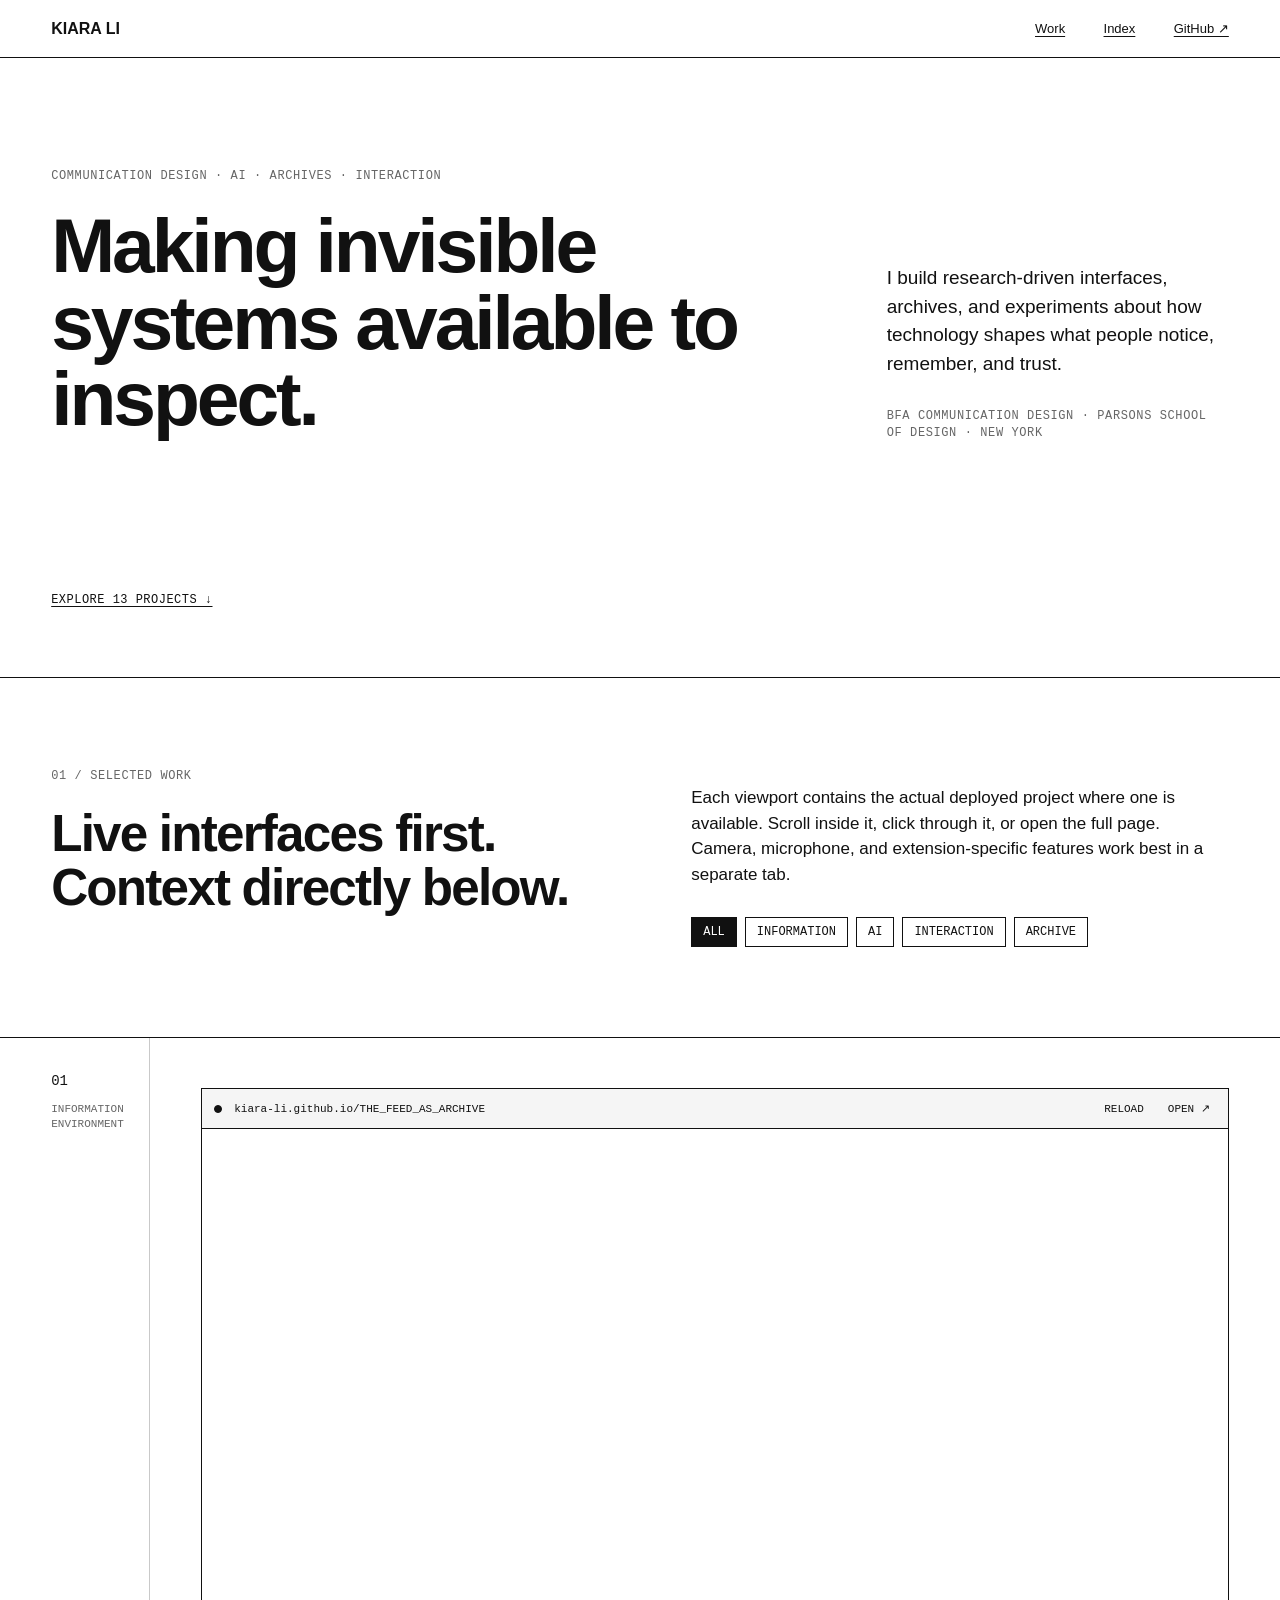
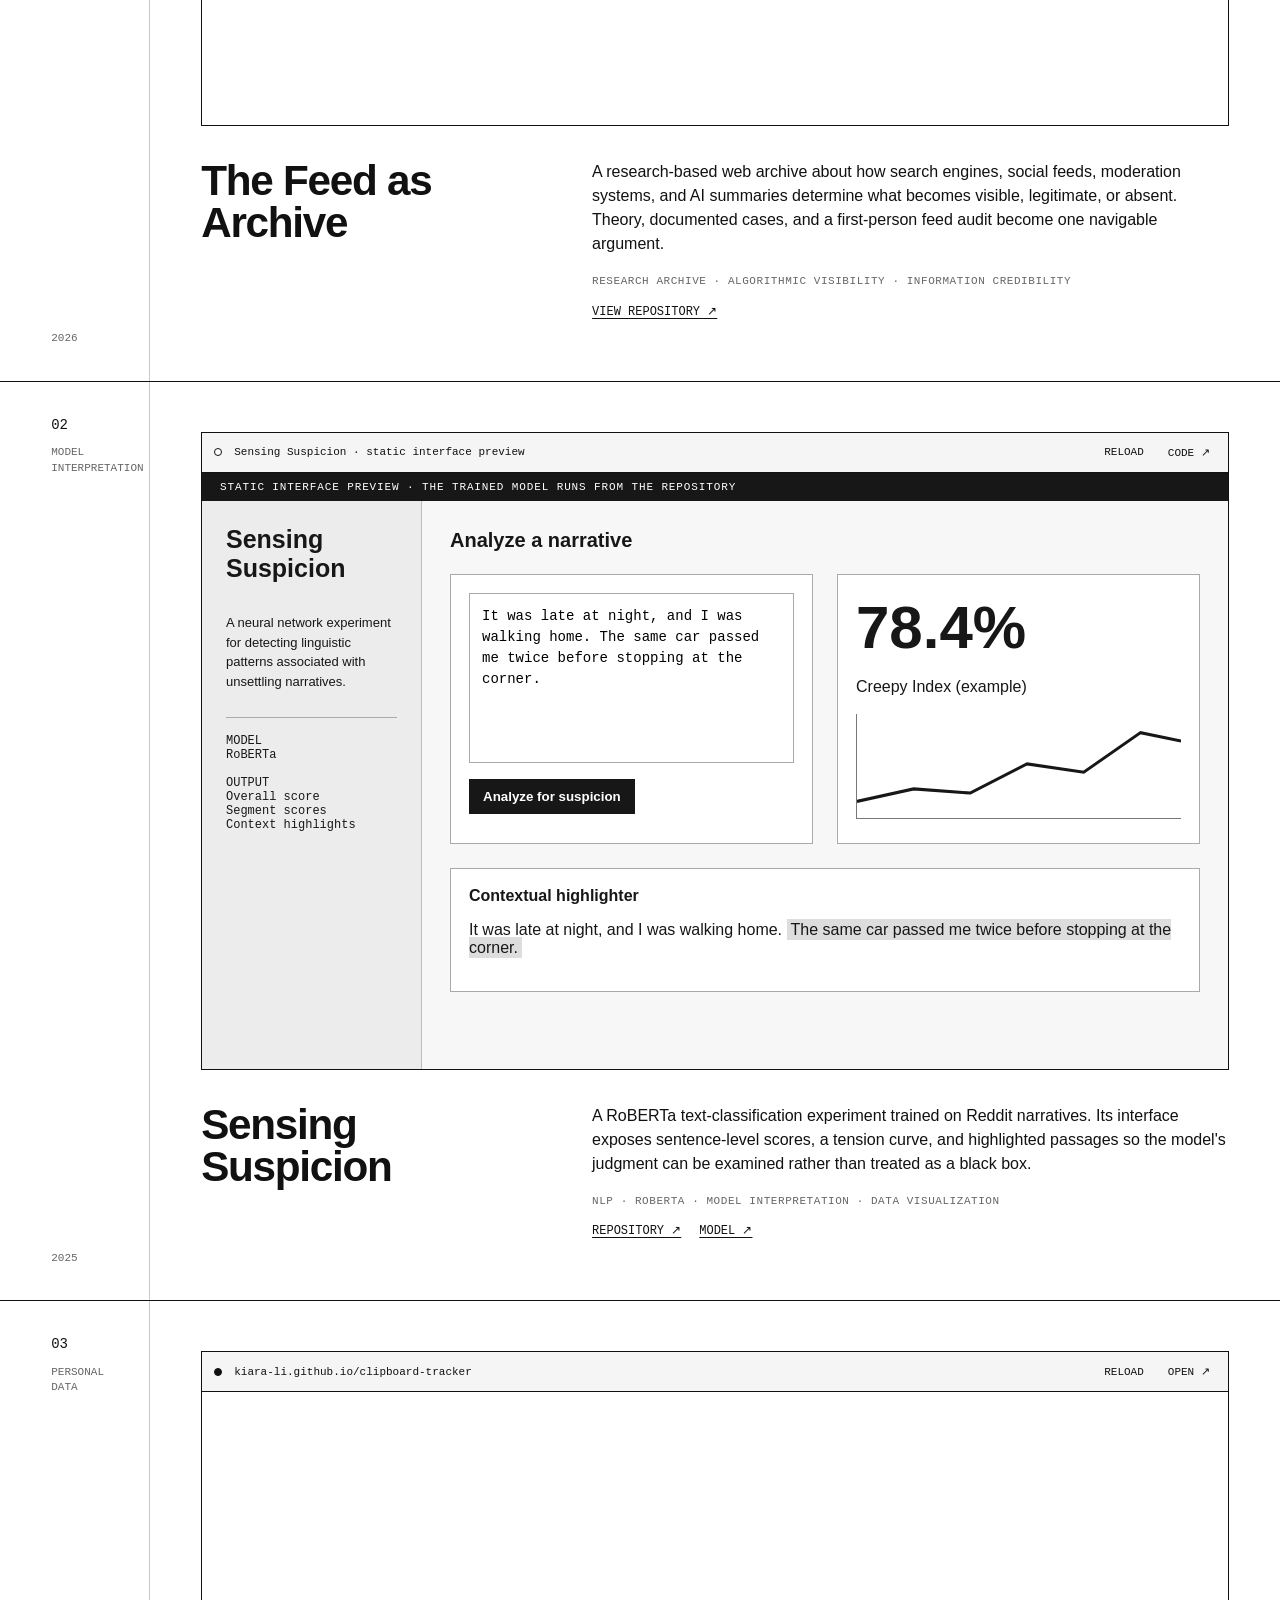
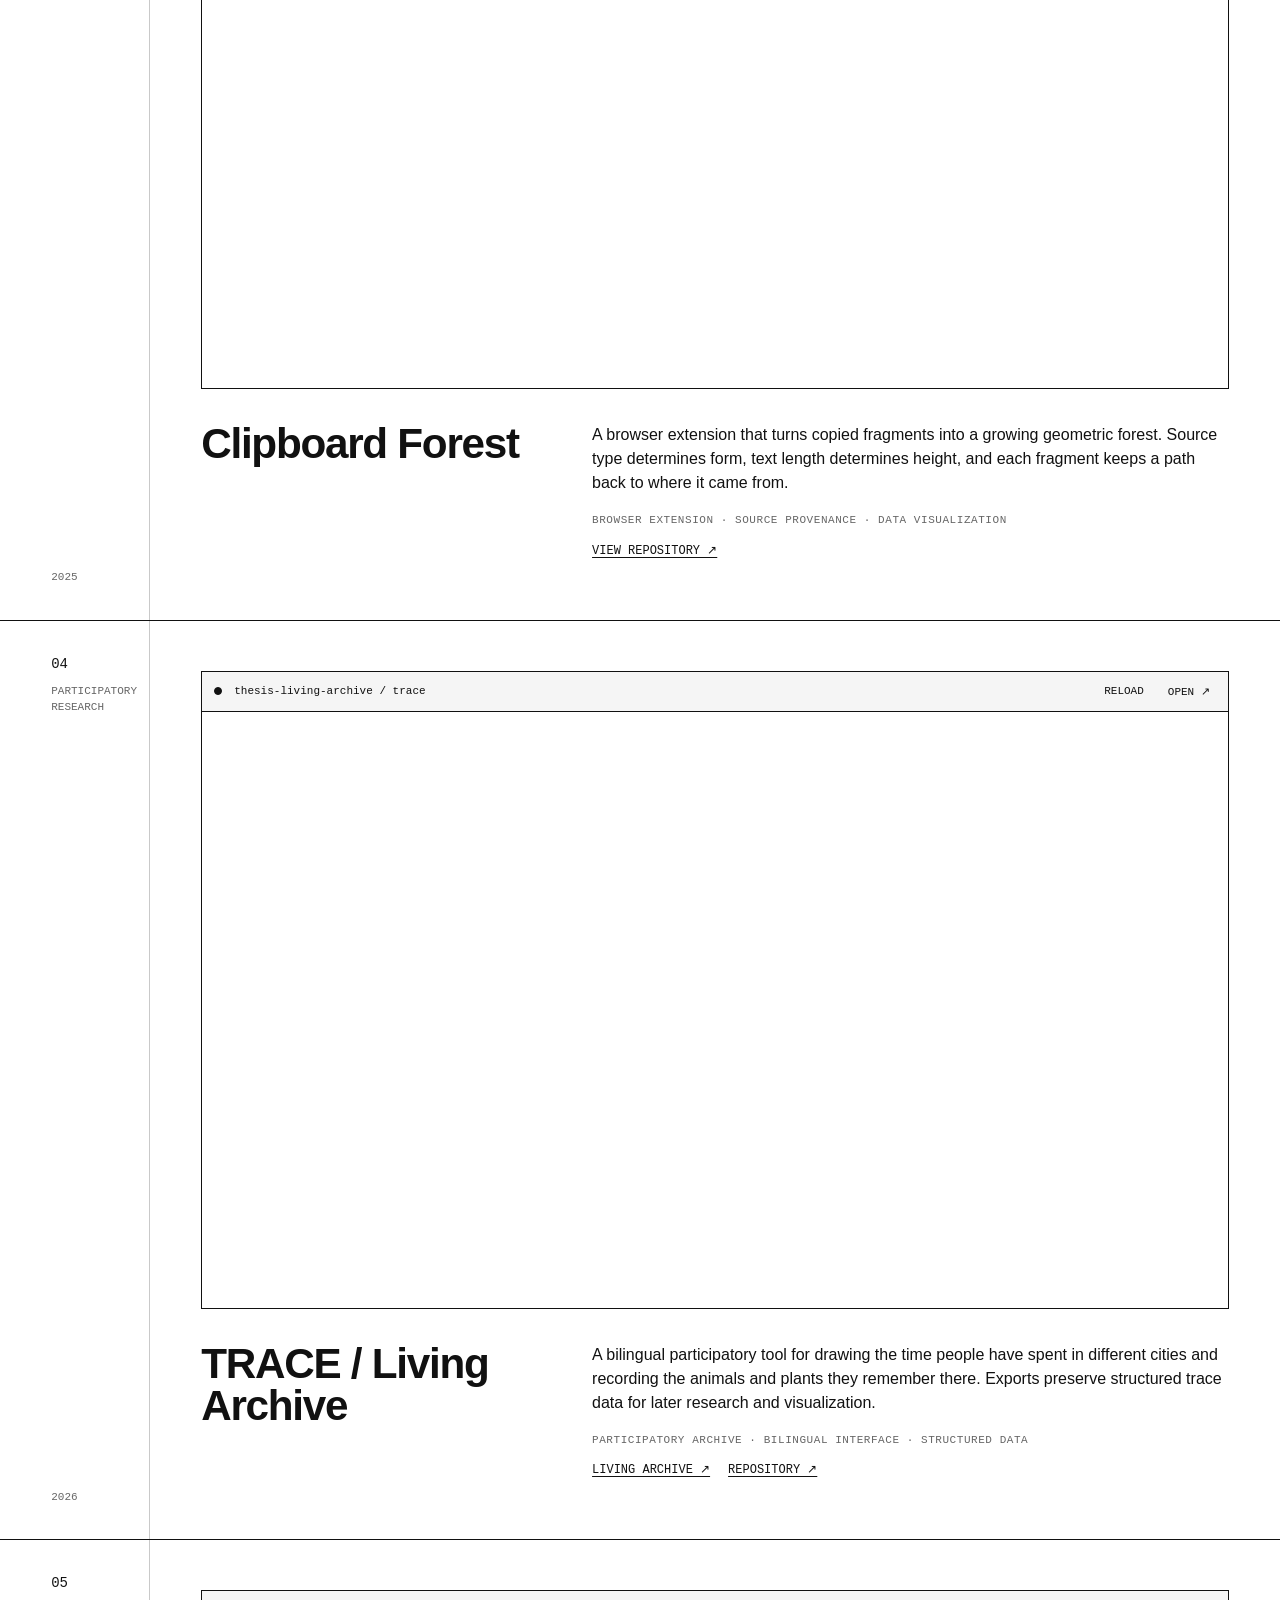
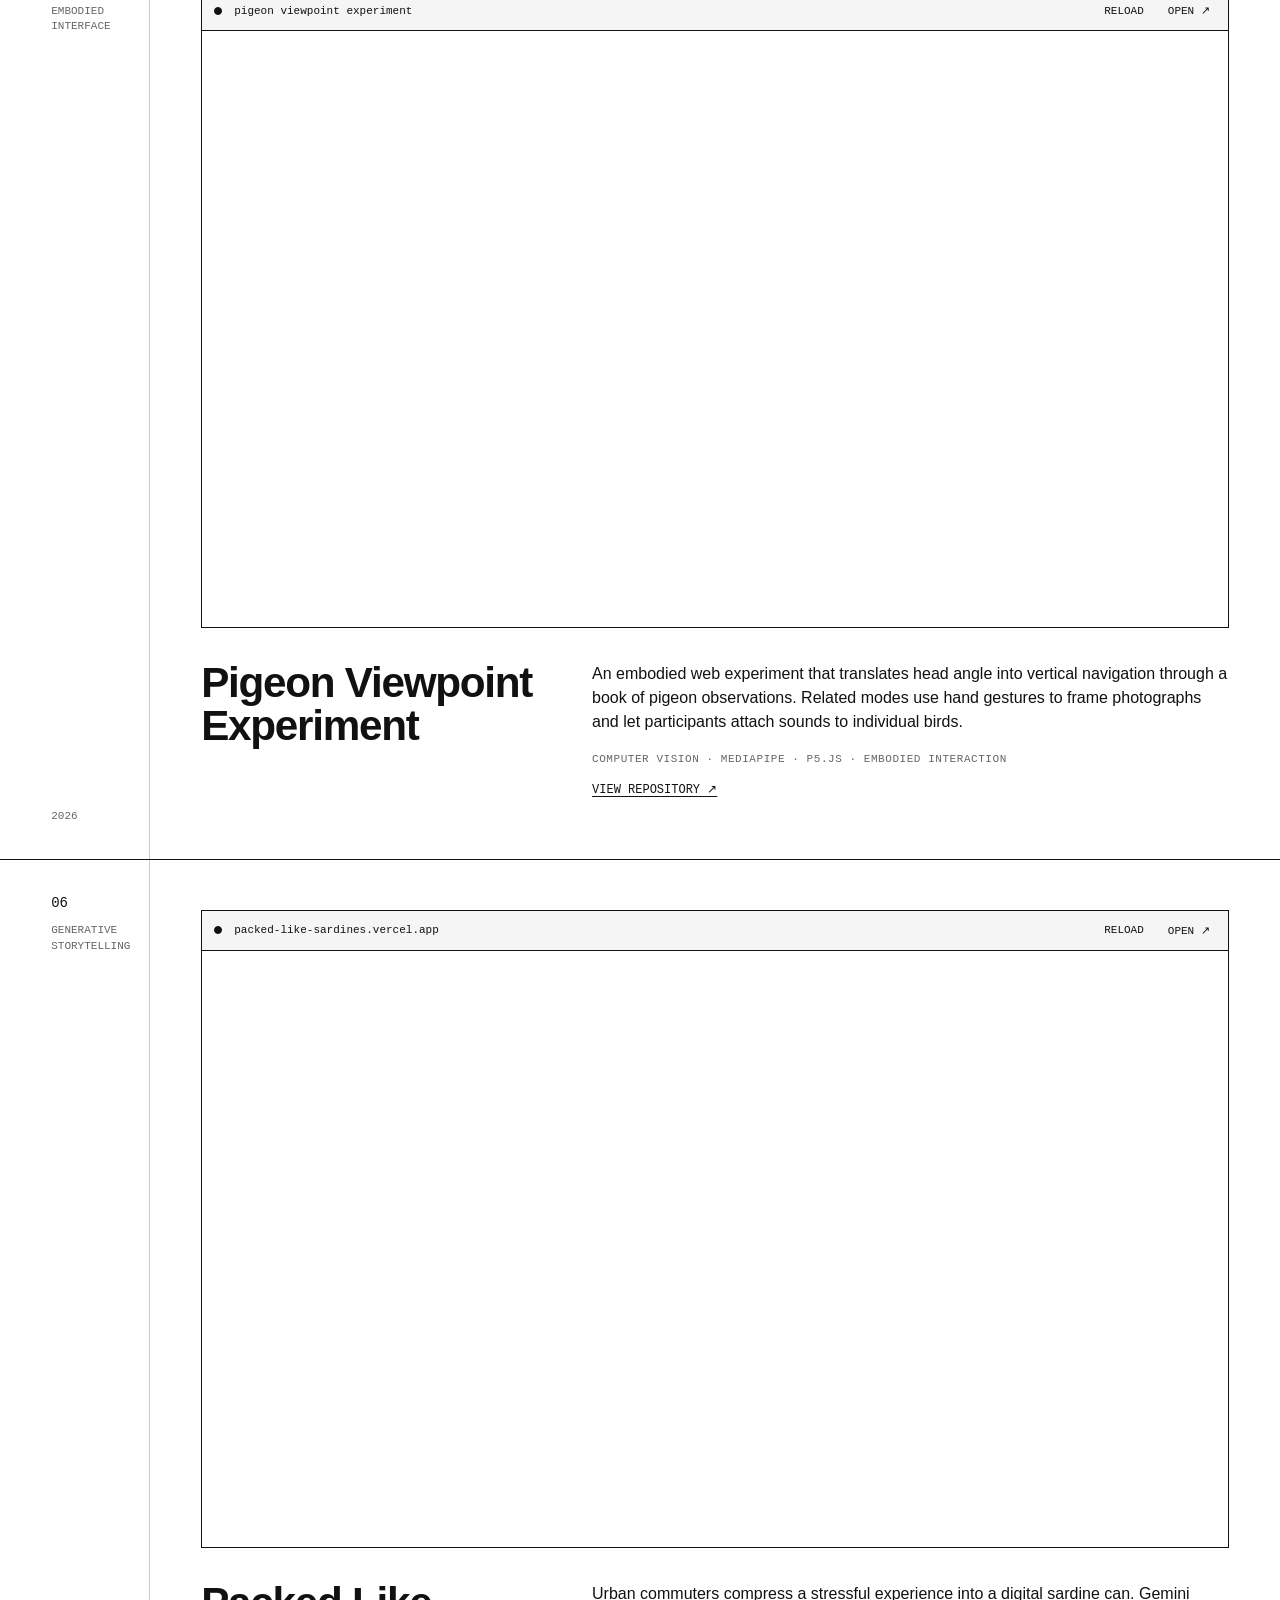
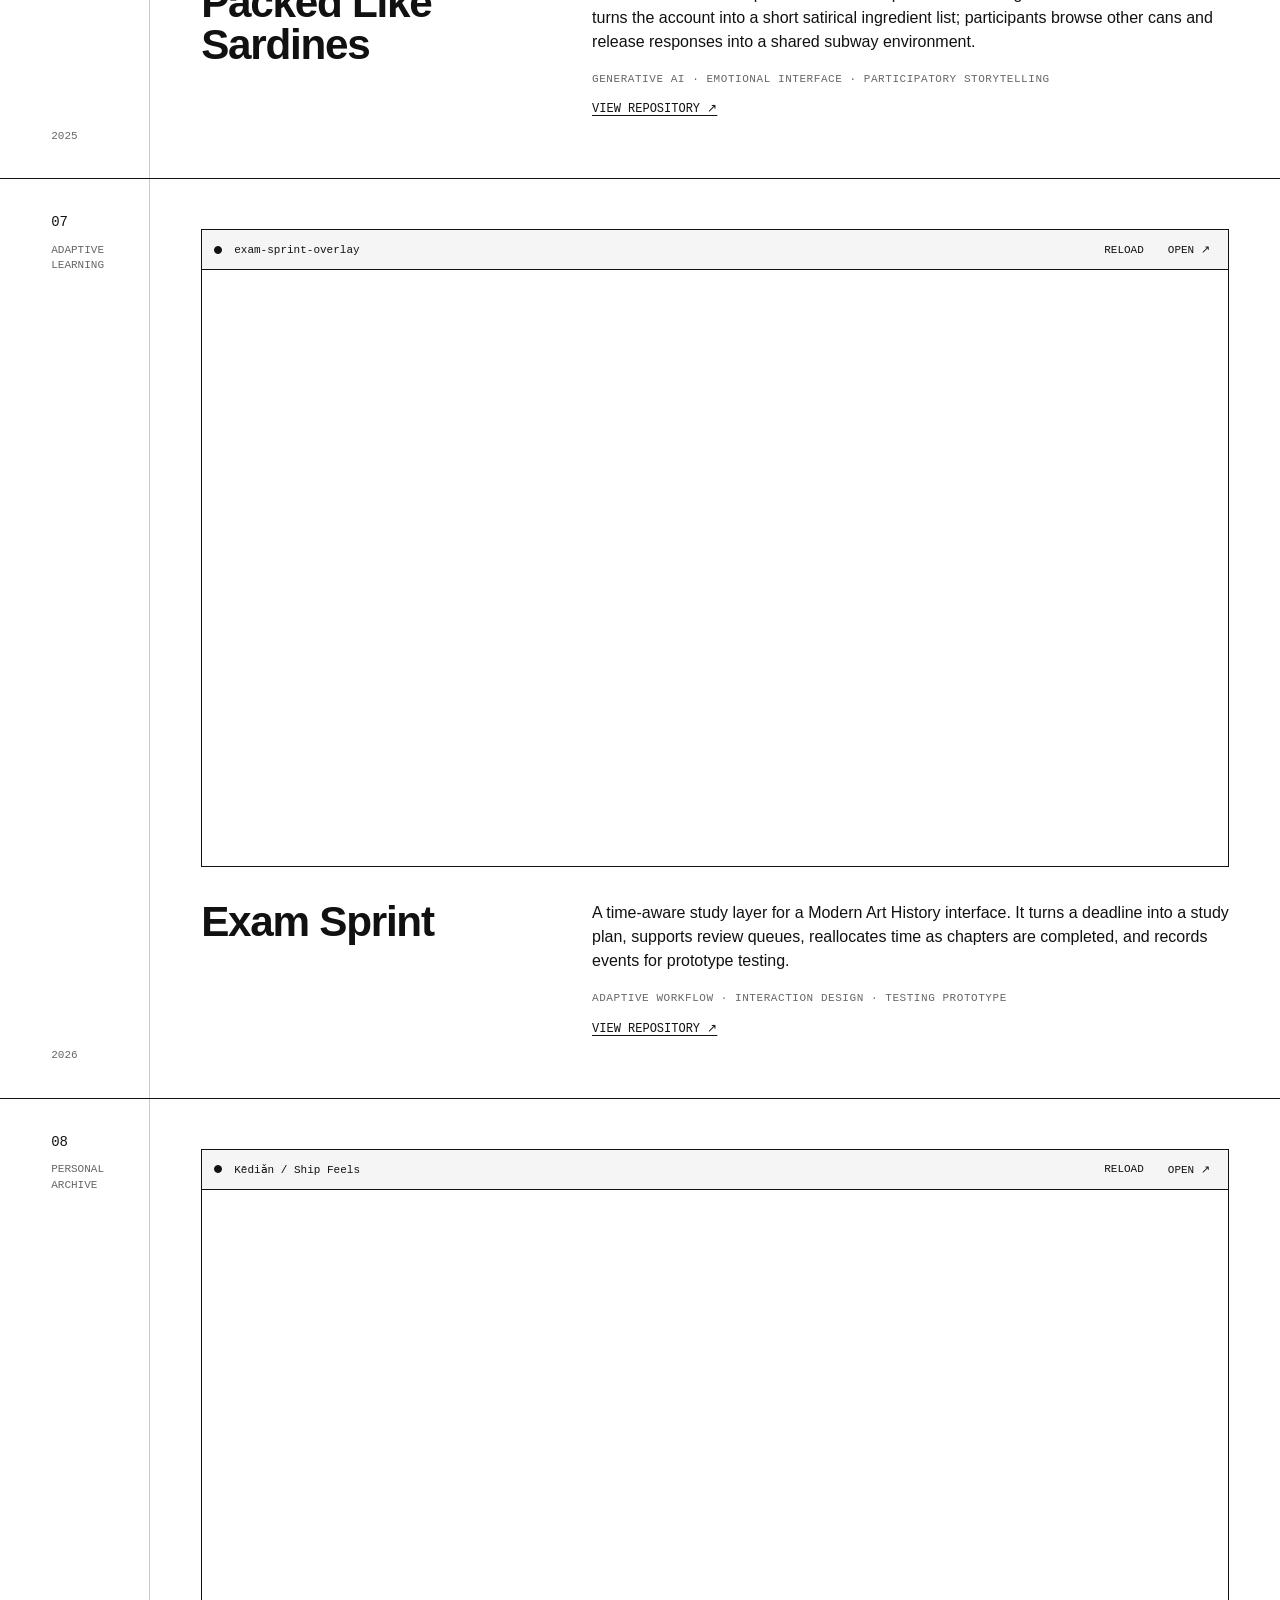
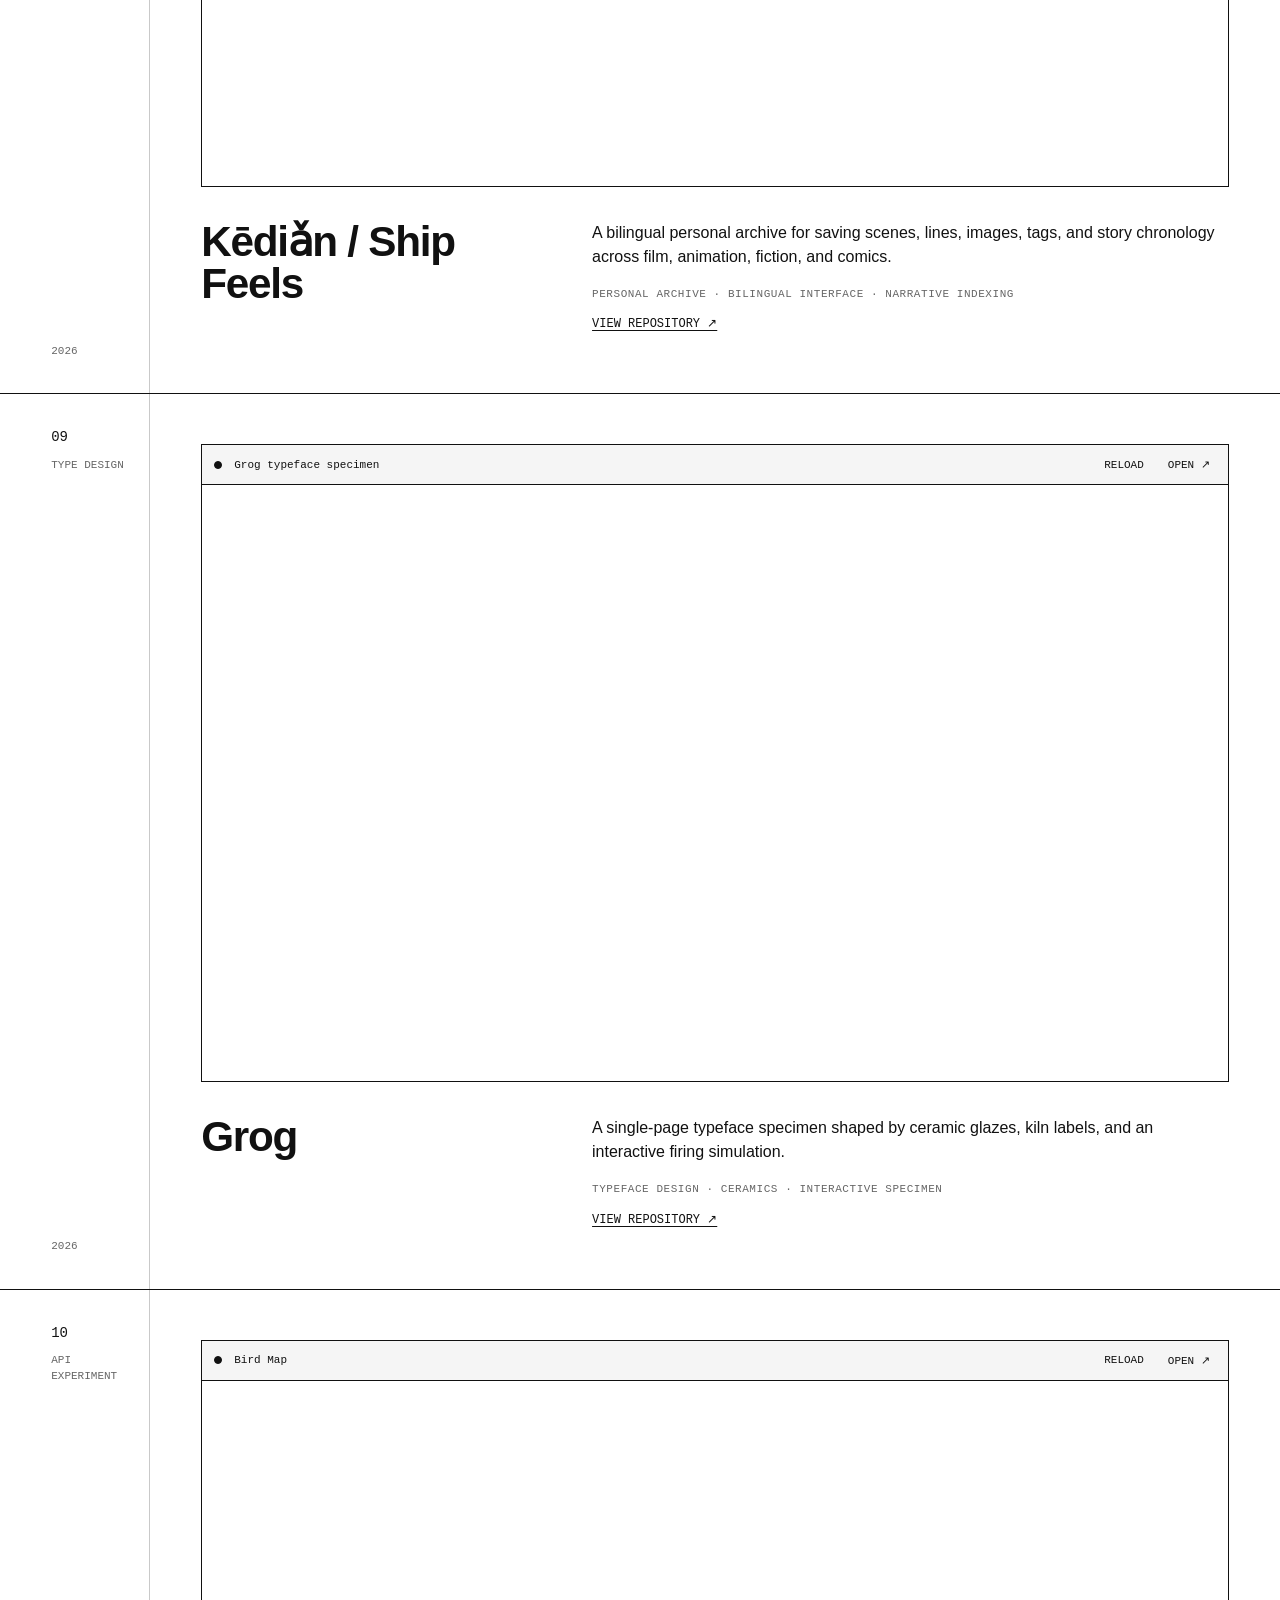
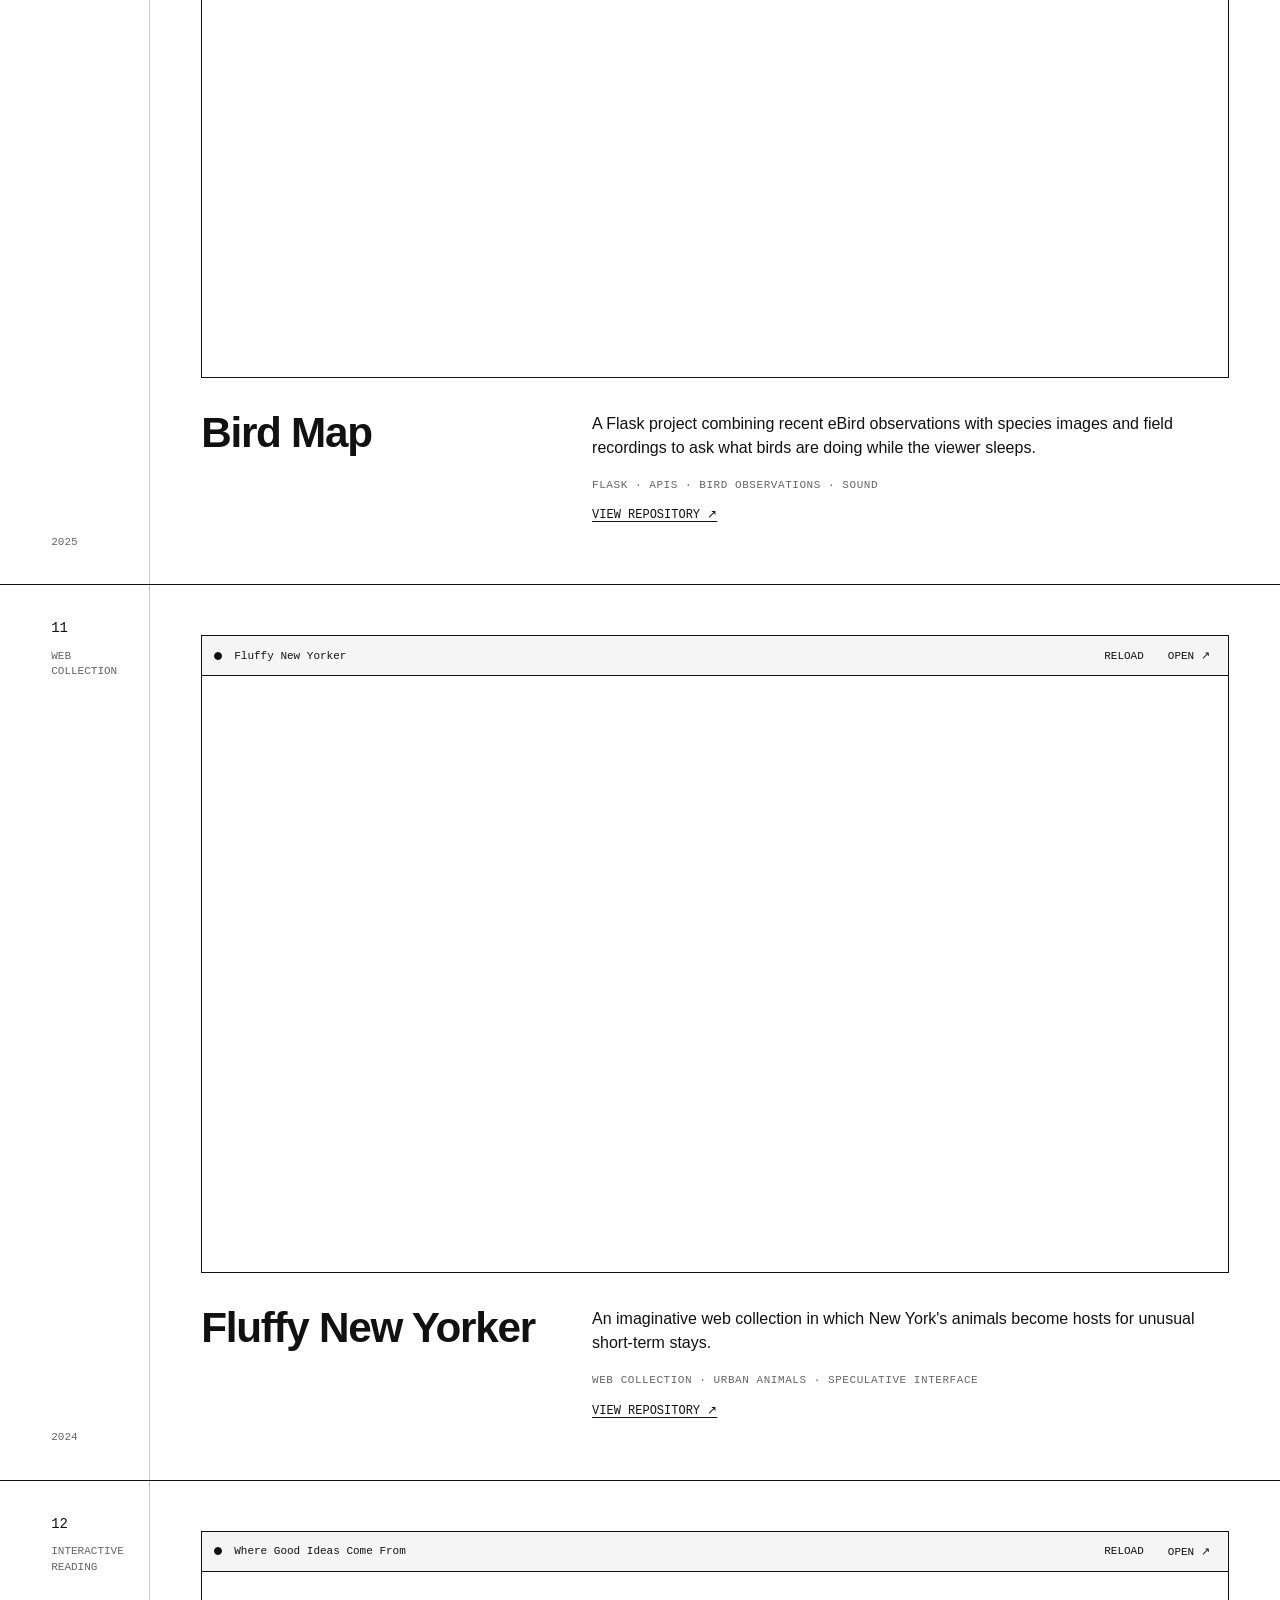
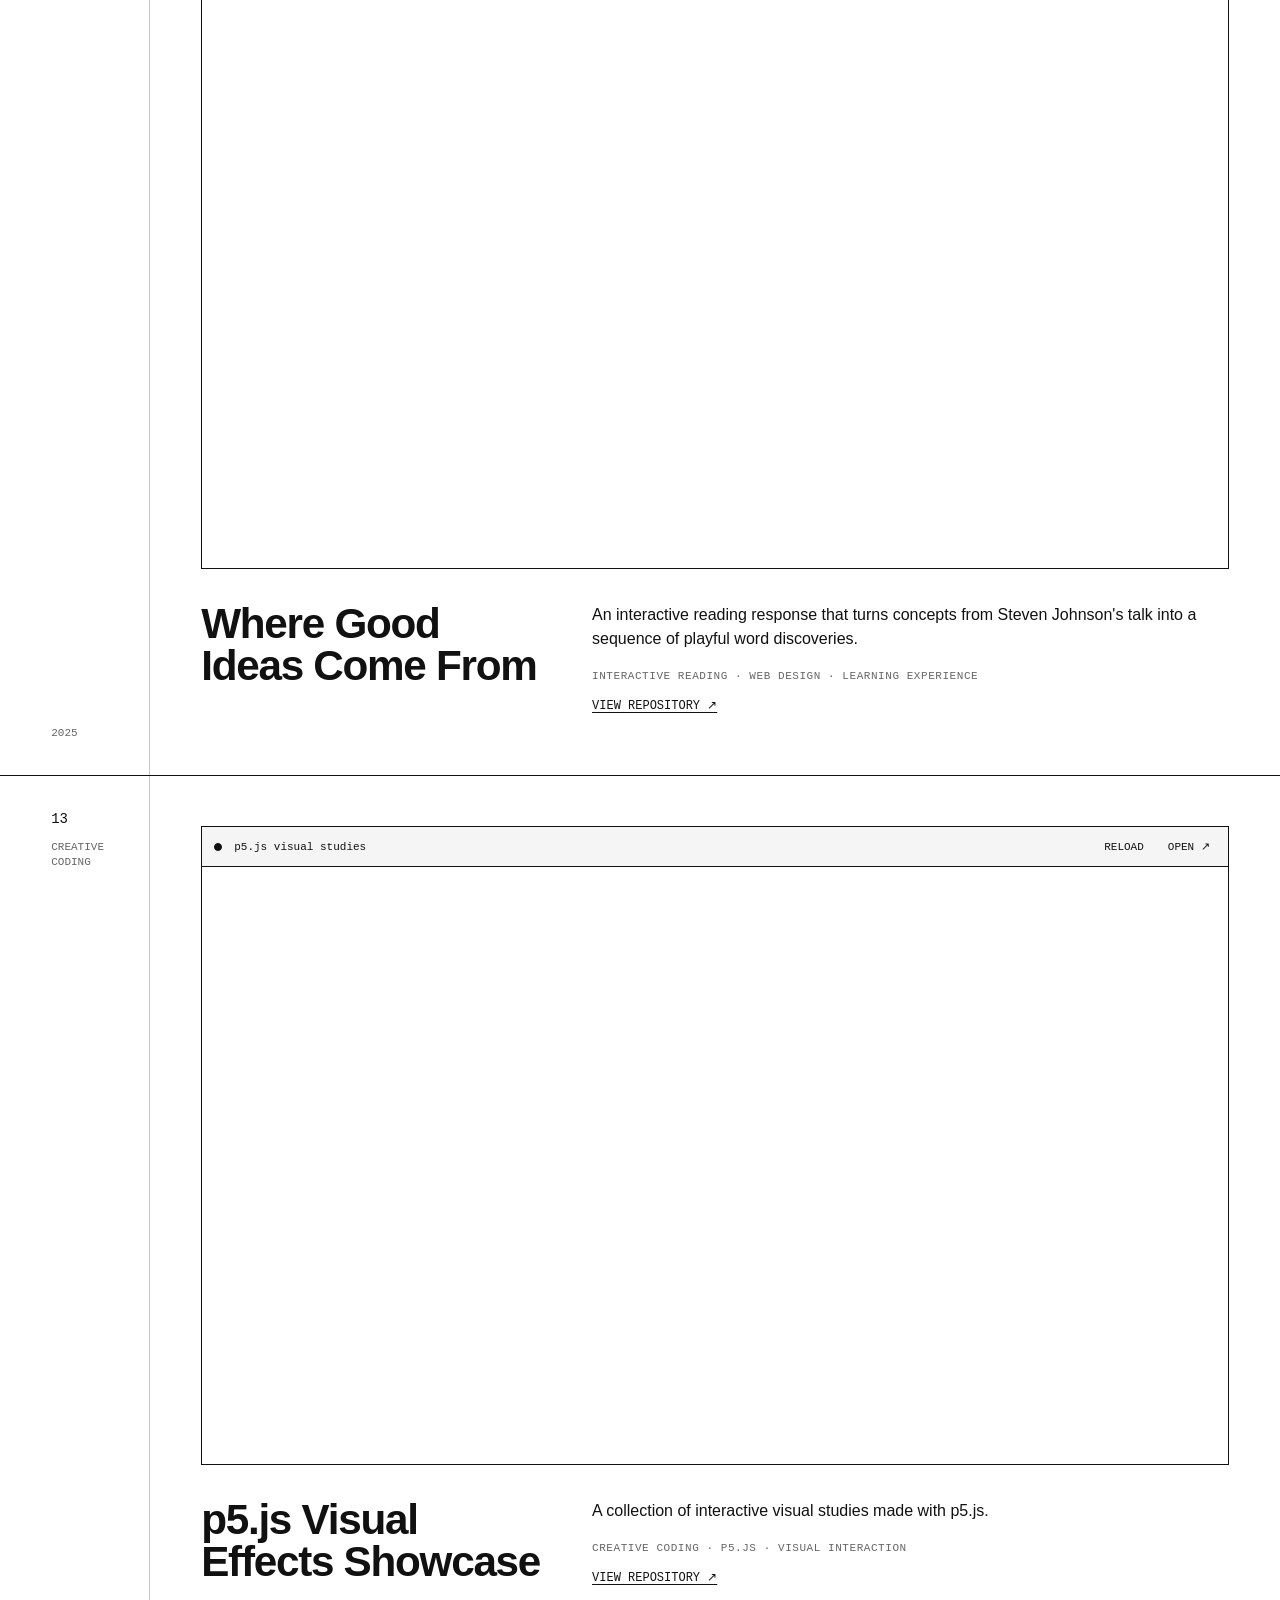
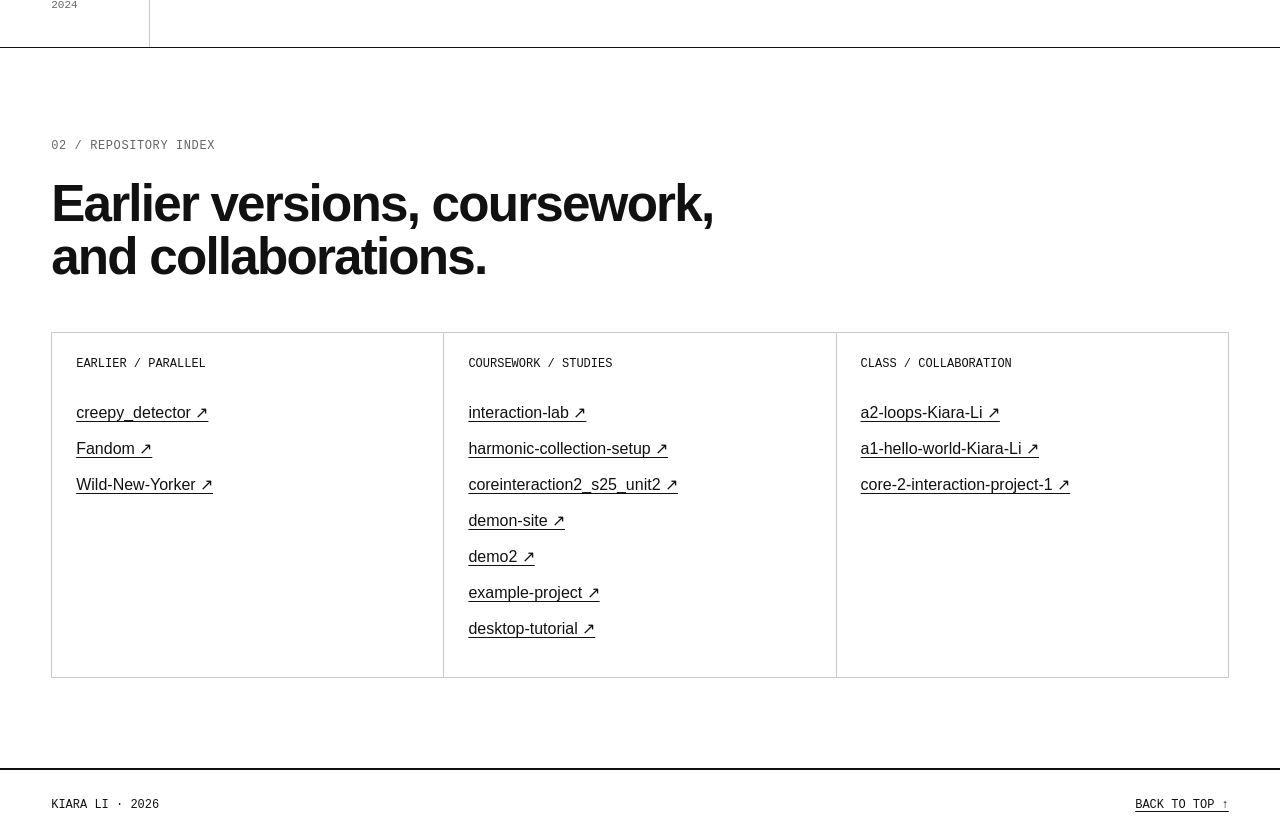
==== commit 8facd632: "Simplify portfolio and remove Plush Life" ====
--- a/index.html
+++ b/index.html
@@ -27,13 +27,7 @@
         <p>I build research-driven interfaces, archives, and experiments about how technology shapes what people notice, remember, and trust.</p>
         <p class="small">BFA Communication Design · Parsons School of Design · New York</p>
       </div>
-      <div class="signal" aria-hidden="true">
-        <svg viewBox="0 0 1200 210" preserveAspectRatio="none">
-          <path d="M0 144 C90 144 92 80 176 80 C268 80 254 166 354 166 C460 166 455 42 566 42 C672 42 652 124 756 124 C860 124 858 62 956 62 C1060 62 1066 136 1200 136"/>
-          <circle cx="176" cy="80" r="7"/><circle cx="566" cy="42" r="7"/><circle cx="956" cy="62" r="7"/>
-        </svg>
-      </div>
-      <a class="down" href="#work">Explore 14 projects ↓</a>
+      <a class="down" href="#work">Explore 13 projects ↓</a>
     </section>
 
     <section class="work-intro" id="work" aria-labelledby="work-heading">
@@ -131,19 +125,8 @@
         </div>
       </article>
 
-      <article class="project" data-categories="ai archive interaction">
-        <div class="project-meta"><span>08</span><span>Memory and provenance</span><span>2026</span></div>
-        <div class="project-body">
-          <div class="viewport is-static" data-url="previews/plush-life.html">
-            <div class="browser-bar"><span class="static-dot"></span><span class="address">Plush Life · prototype preview</span><button class="reload" type="button">Reload</button><a href="https://github.com/Kiara-Li/plush-life" target="_blank" rel="noreferrer">Code ↗</a></div>
-            <div class="frame-stage"><p class="loading">Loading interactive prototype…</p><iframe data-src="previews/plush-life.html" title="Plush Life prototype preview" loading="lazy"></iframe></div>
-          </div>
-          <div class="project-text"><h3>Plush Life</h3><p>An interaction concept for recording a plush toy's life rather than the owner's diary. Its core constraint is provenance: anything the toy appears to say must remain traceable to specific records instead of being presented as invented memory.</p><p class="tags">AI interaction concept · memory · provenance</p><a href="https://github.com/Kiara-Li/plush-life" target="_blank" rel="noreferrer">View repository ↗</a></div>
-        </div>
-      </article>
-
       <article class="project" data-categories="archive interaction">
-        <div class="project-meta"><span>09</span><span>Personal archive</span><span>2026</span></div>
+        <div class="project-meta"><span>08</span><span>Personal archive</span><span>2026</span></div>
         <div class="project-body">
           <div class="viewport" data-url="https://kiara-li.github.io/ship-feels/">
             <div class="browser-bar"><span class="live-dot"></span><span class="address">Kēdiǎn / Ship Feels</span><button class="reload" type="button">Reload</button><a href="https://kiara-li.github.io/ship-feels/" target="_blank" rel="noreferrer">Open ↗</a></div>
@@ -154,7 +137,7 @@
       </article>
 
       <article class="project" data-categories="interaction">
-        <div class="project-meta"><span>10</span><span>Type design</span><span>2026</span></div>
+        <div class="project-meta"><span>09</span><span>Type design</span><span>2026</span></div>
         <div class="project-body">
           <div class="viewport" data-url="https://kiara-li.github.io/Grog/">
             <div class="browser-bar"><span class="live-dot"></span><span class="address">Grog typeface specimen</span><button class="reload" type="button">Reload</button><a href="https://kiara-li.github.io/Grog/" target="_blank" rel="noreferrer">Open ↗</a></div>
@@ -165,7 +148,7 @@
       </article>
 
       <article class="project" data-categories="information interaction">
-        <div class="project-meta"><span>11</span><span>API experiment</span><span>2025</span></div>
+        <div class="project-meta"><span>10</span><span>API experiment</span><span>2025</span></div>
         <div class="project-body">
           <div class="viewport" data-url="https://kiara-li.github.io/flask_Midterm_ebird/">
             <div class="browser-bar"><span class="live-dot"></span><span class="address">Bird Map</span><button class="reload" type="button">Reload</button><a href="https://kiara-li.github.io/flask_Midterm_ebird/" target="_blank" rel="noreferrer">Open ↗</a></div>
@@ -176,7 +159,7 @@
       </article>
 
       <article class="project" data-categories="archive interaction">
-        <div class="project-meta"><span>12</span><span>Web collection</span><span>2024</span></div>
+        <div class="project-meta"><span>11</span><span>Web collection</span><span>2024</span></div>
         <div class="project-body">
           <div class="viewport" data-url="https://kiara-li.github.io/fluffy-new-yorker/">
             <div class="browser-bar"><span class="live-dot"></span><span class="address">Fluffy New Yorker</span><button class="reload" type="button">Reload</button><a href="https://kiara-li.github.io/fluffy-new-yorker/" target="_blank" rel="noreferrer">Open ↗</a></div>
@@ -187,7 +170,7 @@
       </article>
 
       <article class="project" data-categories="information interaction">
-        <div class="project-meta"><span>13</span><span>Interactive reading</span><span>2025</span></div>
+        <div class="project-meta"><span>12</span><span>Interactive reading</span><span>2025</span></div>
         <div class="project-body">
           <div class="viewport" data-url="https://kiara-li.github.io/Where-good-ideas-come-from/">
             <div class="browser-bar"><span class="live-dot"></span><span class="address">Where Good Ideas Come From</span><button class="reload" type="button">Reload</button><a href="https://kiara-li.github.io/Where-good-ideas-come-from/" target="_blank" rel="noreferrer">Open ↗</a></div>
@@ -198,7 +181,7 @@
       </article>
 
       <article class="project" data-categories="interaction">
-        <div class="project-meta"><span>14</span><span>Creative coding</span><span>2024</span></div>
+        <div class="project-meta"><span>13</span><span>Creative coding</span><span>2024</span></div>
         <div class="project-body">
           <div class="viewport" data-url="https://kiara-li.github.io/p5js-repo/">
             <div class="browser-bar"><span class="live-dot"></span><span class="address">p5.js visual studies</span><button class="reload" type="button">Reload</button><a href="https://kiara-li.github.io/p5js-repo/" target="_blank" rel="noreferrer">Open ↗</a></div>
--- a/styles.css
+++ b/styles.css
@@ -1,29 +1,25 @@
 :root {
-  --paper: #f2efe6;
-  --paper-2: #faf8f1;
-  --ink: #171717;
-  --muted: #6d6b64;
-  --line: rgba(23, 23, 23, 0.22);
-  --faint: rgba(23, 23, 23, 0.08);
-  --signal: #e7472f;
-  --pad: clamp(18px, 3vw, 48px);
+  --white: #fff;
+  --black: #111;
+  --gray: #666;
+  --light: #f5f5f5;
+  --line: #c9c9c9;
+  --pad: clamp(20px, 4vw, 56px);
 }
 
 * { box-sizing: border-box; }
+
 html { scroll-behavior: smooth; }
+
 body {
   margin: 0;
-  color: var(--ink);
-  background-color: var(--paper);
-  background-image: linear-gradient(var(--faint) 1px, transparent 1px), linear-gradient(90deg, var(--faint) 1px, transparent 1px);
-  background-size: 64px 64px;
+  background: var(--white);
+  color: var(--black);
   font-family: Arial, Helvetica, sans-serif;
-  line-height: 1.45;
-}
-
-a { color: inherit; text-underline-offset: 4px; }
-a:hover { color: var(--signal); }
-button { font: inherit; }
+  line-height: 1.5;
+}
+
+a { color: inherit; text-underline-offset: 3px; }
 
 .site-header {
   position: sticky;
@@ -34,130 +30,281 @@
   justify-content: space-between;
   min-height: 58px;
   padding: 0 var(--pad);
-  border-bottom: 1px solid var(--ink);
-  background: rgba(242, 239, 230, 0.96);
-  backdrop-filter: blur(10px);
-}
-.wordmark { font-weight: 800; letter-spacing: .08em; text-decoration: none; }
-nav { display: flex; gap: clamp(16px, 3vw, 40px); font-size: 13px; text-transform: uppercase; letter-spacing: .08em; }
+  border-bottom: 1px solid var(--black);
+  background: var(--white);
+}
+
+.wordmark { font-weight: 700; text-decoration: none; }
+
+nav { display: flex; gap: clamp(16px, 3vw, 40px); font-size: 13px; }
 
 .hero {
-  position: relative;
-  display: grid;
-  grid-template-columns: 1.55fr .75fr;
+  display: grid;
+  grid-template-columns: minmax(0, 1.5fr) minmax(260px, .7fr);
   gap: 8vw;
-  min-height: calc(100vh - 58px);
-  padding: clamp(70px, 10vw, 140px) var(--pad) 54px;
-  overflow: hidden;
-}
-.hero-copy, .hero-note, .down { position: relative; z-index: 2; }
-.eyebrow, .section-no, .tags, .small {
-  margin: 0 0 24px;
-  color: var(--muted);
+  min-height: 620px;
+  padding: 110px var(--pad) 70px;
+  border-bottom: 1px solid var(--black);
+}
+
+.hero-copy { align-self: start; }
+.hero-note { align-self: end; max-width: 440px; font-size: 19px; }
+.hero-note .small { margin-top: 30px; }
+
+.eyebrow,
+.section-no,
+.tags,
+.small {
+  margin: 0 0 22px;
+  color: var(--gray);
   font: 12px/1.4 "Courier New", monospace;
-  letter-spacing: .08em;
-  text-transform: uppercase;
-}
-h1 { max-width: 940px; margin: 0; font-size: clamp(54px, 8.1vw, 126px); line-height: .91; letter-spacing: -.065em; font-weight: 650; }
-.hero-note { align-self: end; max-width: 440px; font-size: clamp(17px, 1.6vw, 24px); }
-.hero-note .small { margin-top: 36px; font-size: 11px; }
-.signal { position: absolute; inset: auto 0 40px; height: 240px; opacity: .95; }
-.signal svg { width: 100%; height: 100%; overflow: visible; }
-.signal path { fill: none; stroke: var(--ink); stroke-width: 2; vector-effect: non-scaling-stroke; }
-.signal circle { fill: var(--signal); stroke: var(--ink); stroke-width: 2; vector-effect: non-scaling-stroke; }
-.down { position: absolute; left: var(--pad); bottom: 34px; font: 12px "Courier New", monospace; text-transform: uppercase; letter-spacing: .08em; }
-
-.work-intro, .repo-index {
+  letter-spacing: .05em;
+  text-transform: uppercase;
+}
+
+h1 {
+  max-width: 900px;
+  margin: 0;
+  font-size: clamp(48px, 6vw, 86px);
+  font-weight: 600;
+  letter-spacing: -.04em;
+  line-height: 1;
+}
+
+.down {
+  align-self: end;
+  width: fit-content;
+  font: 12px "Courier New", monospace;
+  letter-spacing: .04em;
+  text-transform: uppercase;
+}
+
+.work-intro,
+.repo-index {
   display: grid;
   grid-template-columns: 1fr 1fr;
   gap: 8vw;
-  padding: 110px var(--pad);
-  border-top: 1px solid var(--ink);
-  background: rgba(242, 239, 230, .88);
-}
-h2 { margin: 0; font-size: clamp(36px, 5vw, 76px); line-height: .98; letter-spacing: -.045em; font-weight: 600; }
-.work-intro > div:last-child { max-width: 620px; font-size: 18px; }
-.filters { display: flex; flex-wrap: wrap; gap: 8px; margin-top: 36px; }
-.filter { padding: 8px 12px; border: 1px solid var(--ink); background: var(--paper-2); cursor: pointer; font: 12px "Courier New", monospace; text-transform: uppercase; }
-.filter:hover, .filter.is-active { color: var(--paper-2); background: var(--ink); }
-
-.projects { border-top: 1px solid var(--ink); }
+  padding: 90px var(--pad);
+  border-bottom: 1px solid var(--black);
+  background: var(--white);
+}
+
+h2 {
+  margin: 0;
+  font-size: clamp(34px, 4vw, 58px);
+  font-weight: 600;
+  letter-spacing: -.035em;
+  line-height: 1.05;
+}
+
+.work-intro > div:last-child { max-width: 620px; font-size: 17px; }
+
+.filters { display: flex; flex-wrap: wrap; gap: 8px; margin-top: 30px; }
+
+.filter {
+  padding: 7px 11px;
+  border: 1px solid var(--black);
+  background: var(--white);
+  color: var(--black);
+  cursor: pointer;
+  font: 12px "Courier New", monospace;
+  text-transform: uppercase;
+}
+
+.filter:hover,
+.filter.is-active { background: var(--black); color: var(--white); }
+
 .project {
   display: grid;
-  grid-template-columns: minmax(150px, 18vw) 1fr;
-  min-height: 500px;
-  border-bottom: 1px solid var(--ink);
-  background: rgba(242, 239, 230, .94);
-}
+  grid-template-columns: 150px minmax(0, 1fr);
+  border-bottom: 1px solid var(--black);
+}
+
 .project[hidden] { display: none; }
+
 .project-meta {
   display: flex;
   flex-direction: column;
+  gap: 10px;
+  padding: 34px 24px 34px var(--pad);
+  border-right: 1px solid var(--line);
+  color: var(--gray);
+  font: 11px/1.4 "Courier New", monospace;
+  text-transform: uppercase;
+}
+
+.project-meta span:first-child { color: var(--black); font-size: 14px; }
+.project-meta span:last-child { margin-top: auto; }
+
+.project-body { padding: 50px var(--pad) 62px; }
+
+.viewport {
+  overflow: hidden;
+  border: 1px solid var(--black);
+  background: var(--white);
+}
+
+.browser-bar {
+  display: grid;
+  grid-template-columns: auto minmax(0, 1fr) auto auto;
+  align-items: center;
+  gap: 12px;
+  min-height: 40px;
+  padding: 0 12px;
+  border-bottom: 1px solid var(--black);
+  background: var(--light);
+  font: 11px "Courier New", monospace;
+}
+
+.browser-bar a,
+.reload {
+  padding: 4px 6px;
+  border: 0;
+  background: transparent;
+  color: var(--black);
+  cursor: pointer;
+  font: inherit;
+  text-decoration: none;
+  text-transform: uppercase;
+}
+
+.browser-bar a:hover,
+.reload:hover { text-decoration: underline; }
+
+.live-dot,
+.static-dot {
+  width: 8px;
+  height: 8px;
+  border: 1px solid var(--black);
+  border-radius: 50%;
+  background: var(--black);
+}
+
+.static-dot { background: var(--white); }
+.address { overflow: hidden; white-space: nowrap; text-overflow: ellipsis; }
+
+.frame-stage {
+  position: relative;
+  width: 100%;
+  min-height: 360px;
+  aspect-ratio: 16 / 9.3;
+  background: var(--white);
+}
+
+.frame-stage iframe {
+  position: absolute;
+  inset: 0;
+  width: 100%;
+  height: 100%;
+  border: 0;
+  background: var(--white);
+  opacity: 0;
+  transition: opacity .2s ease;
+}
+
+.frame-stage iframe.is-loaded { opacity: 1; }
+
+.loading {
+  position: absolute;
+  inset: 0;
+  display: grid;
+  place-items: center;
+  margin: 0;
+  color: var(--gray);
+  font: 12px "Courier New", monospace;
+  text-transform: uppercase;
+}
+
+.project-text {
+  display: grid;
+  grid-template-columns: minmax(210px, .7fr) minmax(300px, 1.3fr);
+  gap: 14px 48px;
+  padding-top: 34px;
+}
+
+.project-text h3 {
+  grid-row: span 3;
+  margin: 0;
+  font-size: clamp(30px, 3.3vw, 48px);
+  font-weight: 600;
+  letter-spacing: -.03em;
+  line-height: 1;
+}
+
+.project-text p { max-width: 760px; margin: 0; font-size: 16px; }
+.project-text .tags { margin-top: 4px; font-size: 11px; }
+.project-text > a,
+.links { font: 12px "Courier New", monospace; text-transform: uppercase; }
+.links { display: flex; flex-wrap: wrap; gap: 18px; }
+
+.repo-index { display: block; }
+.repo-index h2 { margin-bottom: 48px; }
+
+.repo-groups {
+  display: grid;
+  grid-template-columns: repeat(3, 1fr);
+  border-top: 1px solid var(--line);
+  border-left: 1px solid var(--line);
+}
+
+.repo-groups > div {
+  min-height: 280px;
+  padding: 24px;
+  border-right: 1px solid var(--line);
+  border-bottom: 1px solid var(--line);
+  background: var(--white);
+}
+
+.repo-groups h3 {
+  margin: 0 0 30px;
+  font: 12px "Courier New", monospace;
+  text-transform: uppercase;
+}
+
+.repo-groups a { display: block; width: fit-content; margin-bottom: 12px; }
+
+footer {
+  display: flex;
   justify-content: space-between;
-  gap: 28px;
-  padding: 28px var(--pad) 28px var(--pad);
-  border-right: 1px solid var(--ink);
-  font: 12px "Courier New", monospace;
-  text-transform: uppercase;
-  letter-spacing: .06em;
-}
-.project-meta span:nth-child(2) { margin-top: auto; writing-mode: vertical-rl; transform: rotate(180deg); }
-.project-body { padding: clamp(24px, 4vw, 64px); }
-.viewport { overflow: hidden; border: 1px solid var(--ink); background: #fff; box-shadow: 10px 10px 0 var(--ink); }
-.browser-bar { display: grid; grid-template-columns: auto 1fr auto auto; align-items: center; gap: 12px; min-height: 42px; padding: 0 13px; border-bottom: 1px solid var(--ink); background: var(--paper); font: 11px "Courier New", monospace; }
-.browser-bar a, .reload { padding: 4px 7px; border: 0; background: transparent; text-decoration: none; cursor: pointer; text-transform: uppercase; }
-.browser-bar a:hover, .reload:hover { color: var(--paper-2); background: var(--ink); }
-.live-dot, .static-dot { width: 9px; height: 9px; border: 1px solid var(--ink); border-radius: 50%; background: var(--signal); }
-.static-dot { background: var(--paper); }
-.address { overflow: hidden; white-space: nowrap; text-overflow: ellipsis; }
-.frame-stage { position: relative; width: 100%; aspect-ratio: 16 / 9.3; min-height: 360px; background: #fff; }
-.frame-stage iframe { position: absolute; inset: 0; width: 100%; height: 100%; border: 0; background: #fff; opacity: 0; transition: opacity .25s ease; }
-.frame-stage iframe.is-loaded { opacity: 1; }
-.loading { position: absolute; inset: 0; display: grid; place-items: center; margin: 0; color: var(--muted); font: 12px "Courier New", monospace; text-transform: uppercase; letter-spacing: .08em; }
-.project-text { display: grid; grid-template-columns: minmax(240px, .7fr) minmax(320px, 1.3fr); gap: 16px 48px; padding: 44px 0 0; }
-.project-text h3 { grid-row: span 3; margin: 0; font-size: clamp(34px, 4vw, 62px); line-height: .95; letter-spacing: -.045em; font-weight: 600; }
-.project-text p { max-width: 760px; margin: 0; font-size: 17px; }
-.project-text .tags { margin-top: 6px; font-size: 11px; }
-.project-text > a, .links { font: 12px "Courier New", monospace; text-transform: uppercase; letter-spacing: .04em; }
-.links { display: flex; flex-wrap: wrap; gap: 18px; }
-
-.repo-index { display: block; }
-.repo-index h2 { margin-bottom: 74px; }
-.repo-groups { display: grid; grid-template-columns: repeat(3, 1fr); border-top: 1px solid var(--ink); border-left: 1px solid var(--ink); }
-.repo-groups > div { min-height: 320px; padding: 24px; border-right: 1px solid var(--ink); border-bottom: 1px solid var(--ink); background: var(--paper-2); }
-.repo-groups h3 { margin: 0 0 34px; font: 12px "Courier New", monospace; text-transform: uppercase; letter-spacing: .08em; }
-.repo-groups a { display: block; width: fit-content; margin: 0 0 12px; }
-
-footer { display: flex; justify-content: space-between; padding: 28px var(--pad); border-top: 1px solid var(--ink); background: var(--ink); color: var(--paper); font: 12px "Courier New", monospace; text-transform: uppercase; }
+  padding: 28px var(--pad);
+  border-top: 1px solid var(--black);
+  background: var(--white);
+  color: var(--black);
+  font: 12px "Courier New", monospace;
+  text-transform: uppercase;
+}
 
 @media (max-width: 900px) {
-  .hero, .work-intro { grid-template-columns: 1fr; }
-  .hero { min-height: 760px; }
+  .hero,
+  .work-intro { grid-template-columns: 1fr; }
+  .hero { min-height: 650px; gap: 54px; padding-top: 80px; }
   .hero-note { align-self: start; }
-  .project { grid-template-columns: 52px 1fr; }
-  .project-meta { padding: 18px 12px; align-items: center; }
-  .project-meta span:nth-child(3) { display: none; }
-  .project-body { padding: 24px 18px 48px; }
+  .project { grid-template-columns: 100px minmax(0, 1fr); }
+  .project-meta { padding-left: 18px; padding-right: 14px; }
   .project-text { grid-template-columns: 1fr; }
   .project-text h3 { grid-row: auto; }
-  .frame-stage { min-height: 300px; }
   .repo-groups { grid-template-columns: 1fr; }
 }
 
 @media (max-width: 580px) {
   nav a:not(:last-child) { display: none; }
-  .hero { min-height: 690px; padding-top: 64px; }
-  h1 { font-size: clamp(48px, 16vw, 76px); }
-  .work-intro { padding-top: 72px; padding-bottom: 72px; }
+  .hero { min-height: 600px; padding-top: 64px; }
+  h1 { font-size: clamp(44px, 14vw, 68px); }
+  .work-intro { padding-top: 64px; padding-bottom: 64px; }
   .project { grid-template-columns: 1fr; }
-  .project-meta { flex-direction: row; border-right: 0; border-bottom: 1px solid var(--ink); }
-  .project-meta span:nth-child(2) { margin: 0; writing-mode: horizontal-tb; transform: none; }
-  .viewport { box-shadow: 6px 6px 0 var(--ink); }
-  .browser-bar { grid-template-columns: auto 1fr auto; }
+  .project-meta {
+    flex-direction: row;
+    padding: 16px 18px;
+    border-right: 0;
+    border-bottom: 1px solid var(--line);
+  }
+  .project-meta span:last-child { margin: 0 0 0 auto; }
+  .project-body { padding: 24px 18px 46px; }
+  .browser-bar { grid-template-columns: auto minmax(0, 1fr) auto; }
   .reload { display: none; }
-  .frame-stage { min-height: 420px; aspect-ratio: 9 / 13; }
-  .project-text p { font-size: 16px; }
-  .repo-index { padding: 72px 18px; }
+  .frame-stage { min-height: 410px; aspect-ratio: 9 / 13; }
+  .repo-index { padding: 64px 18px; }
+  footer { gap: 20px; }
 }
 
 @media (prefers-reduced-motion: reduce) {
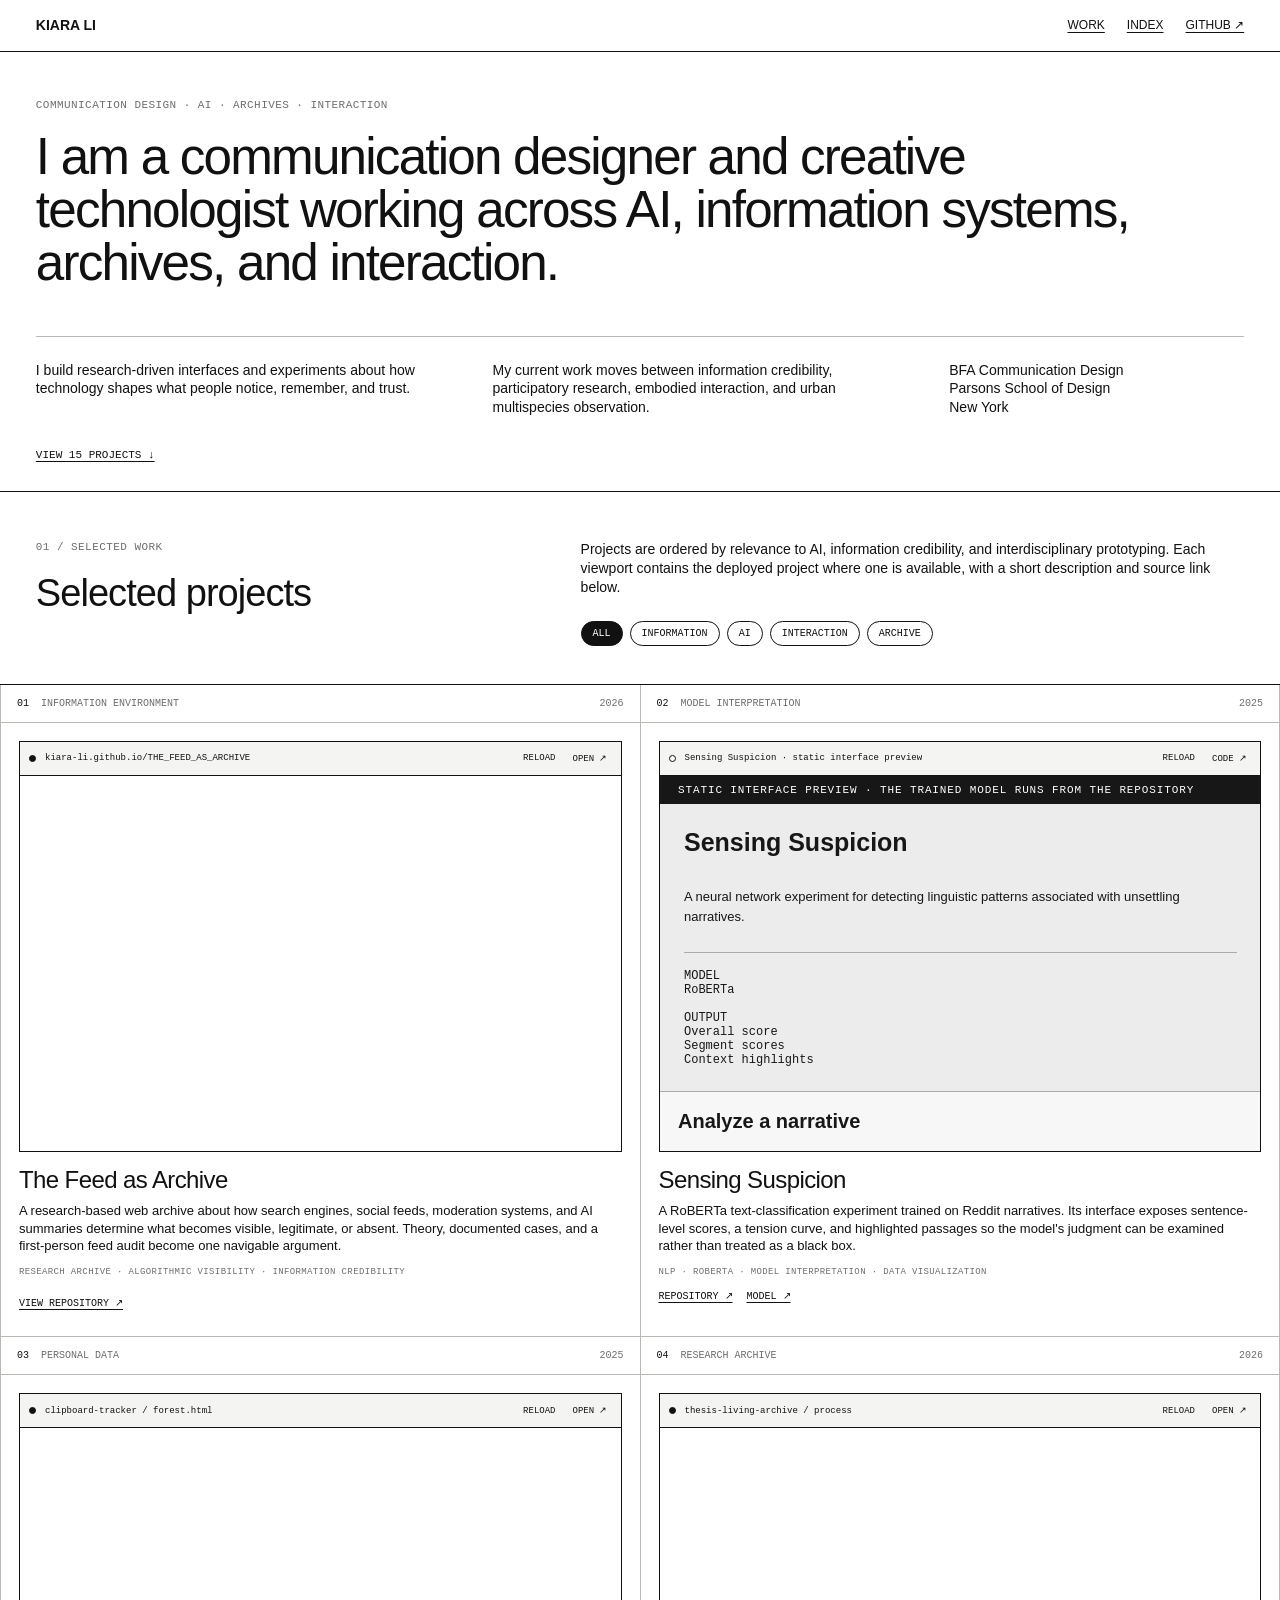
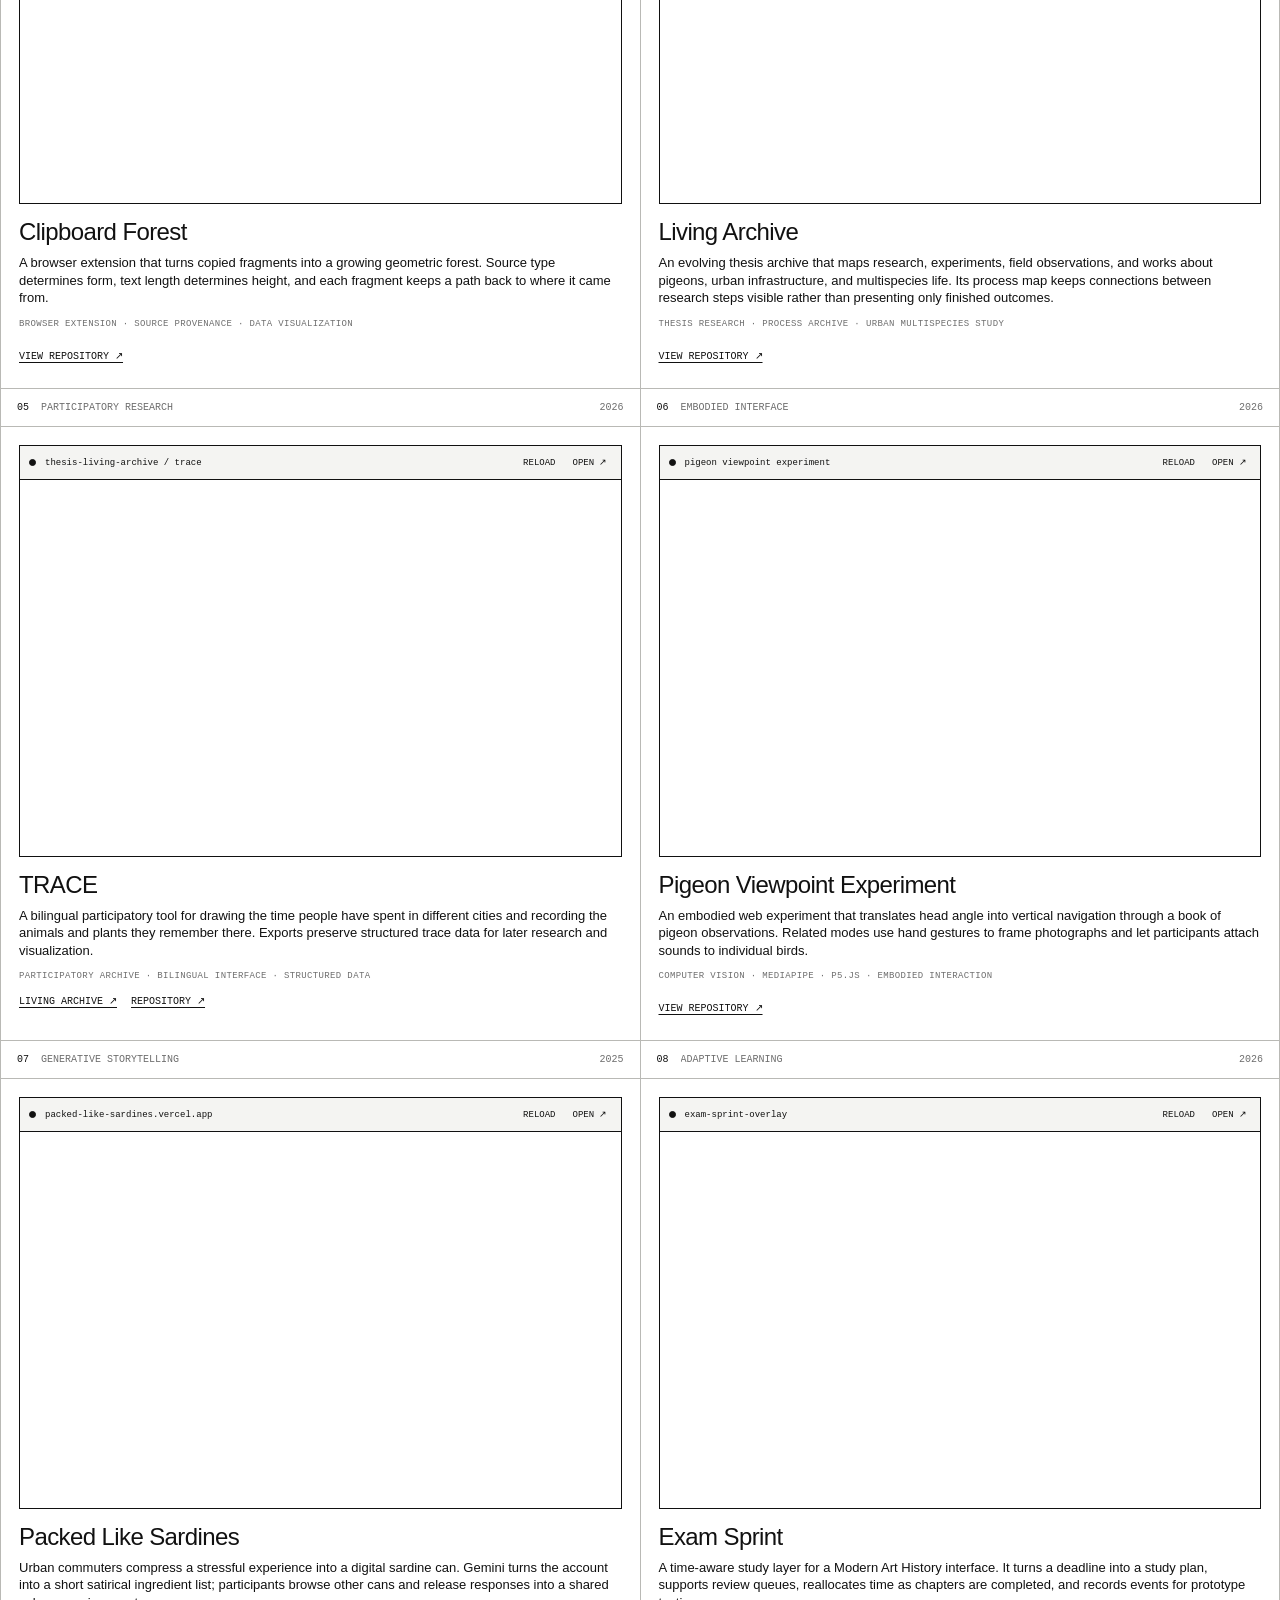
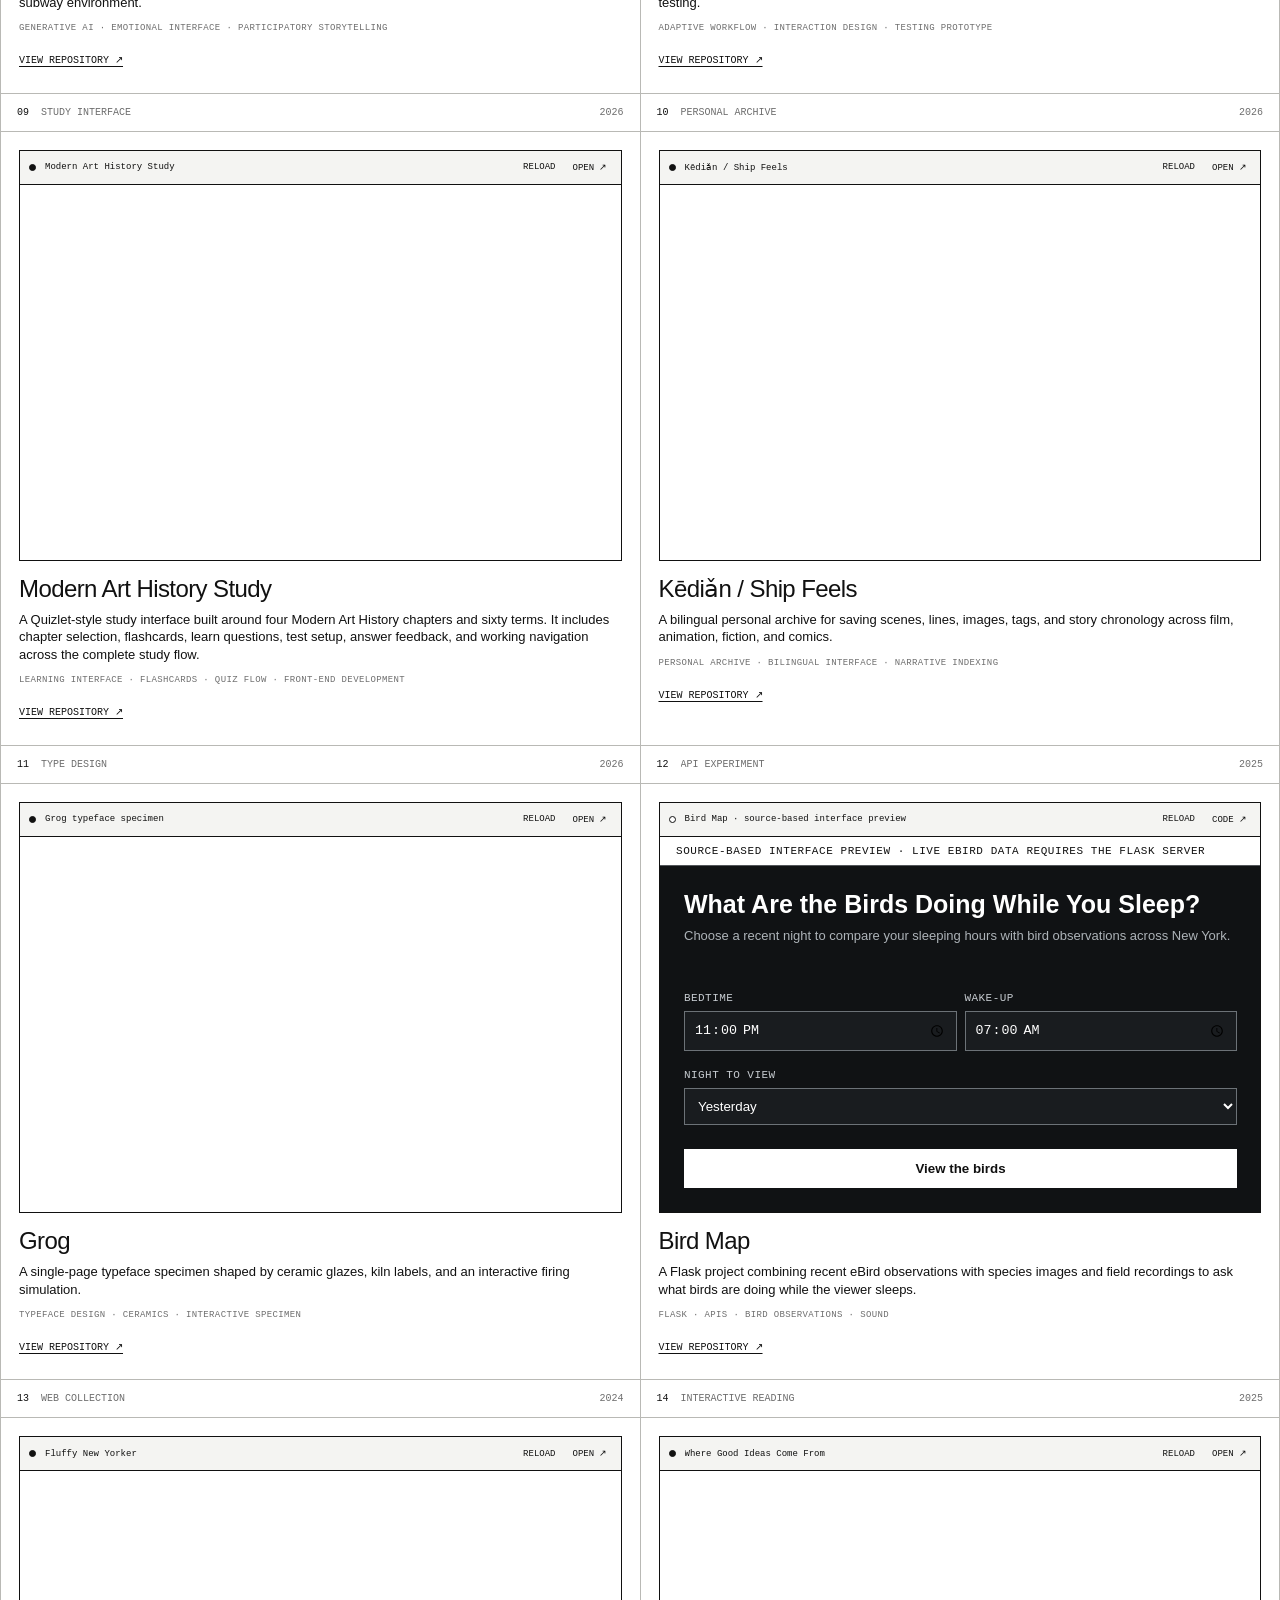
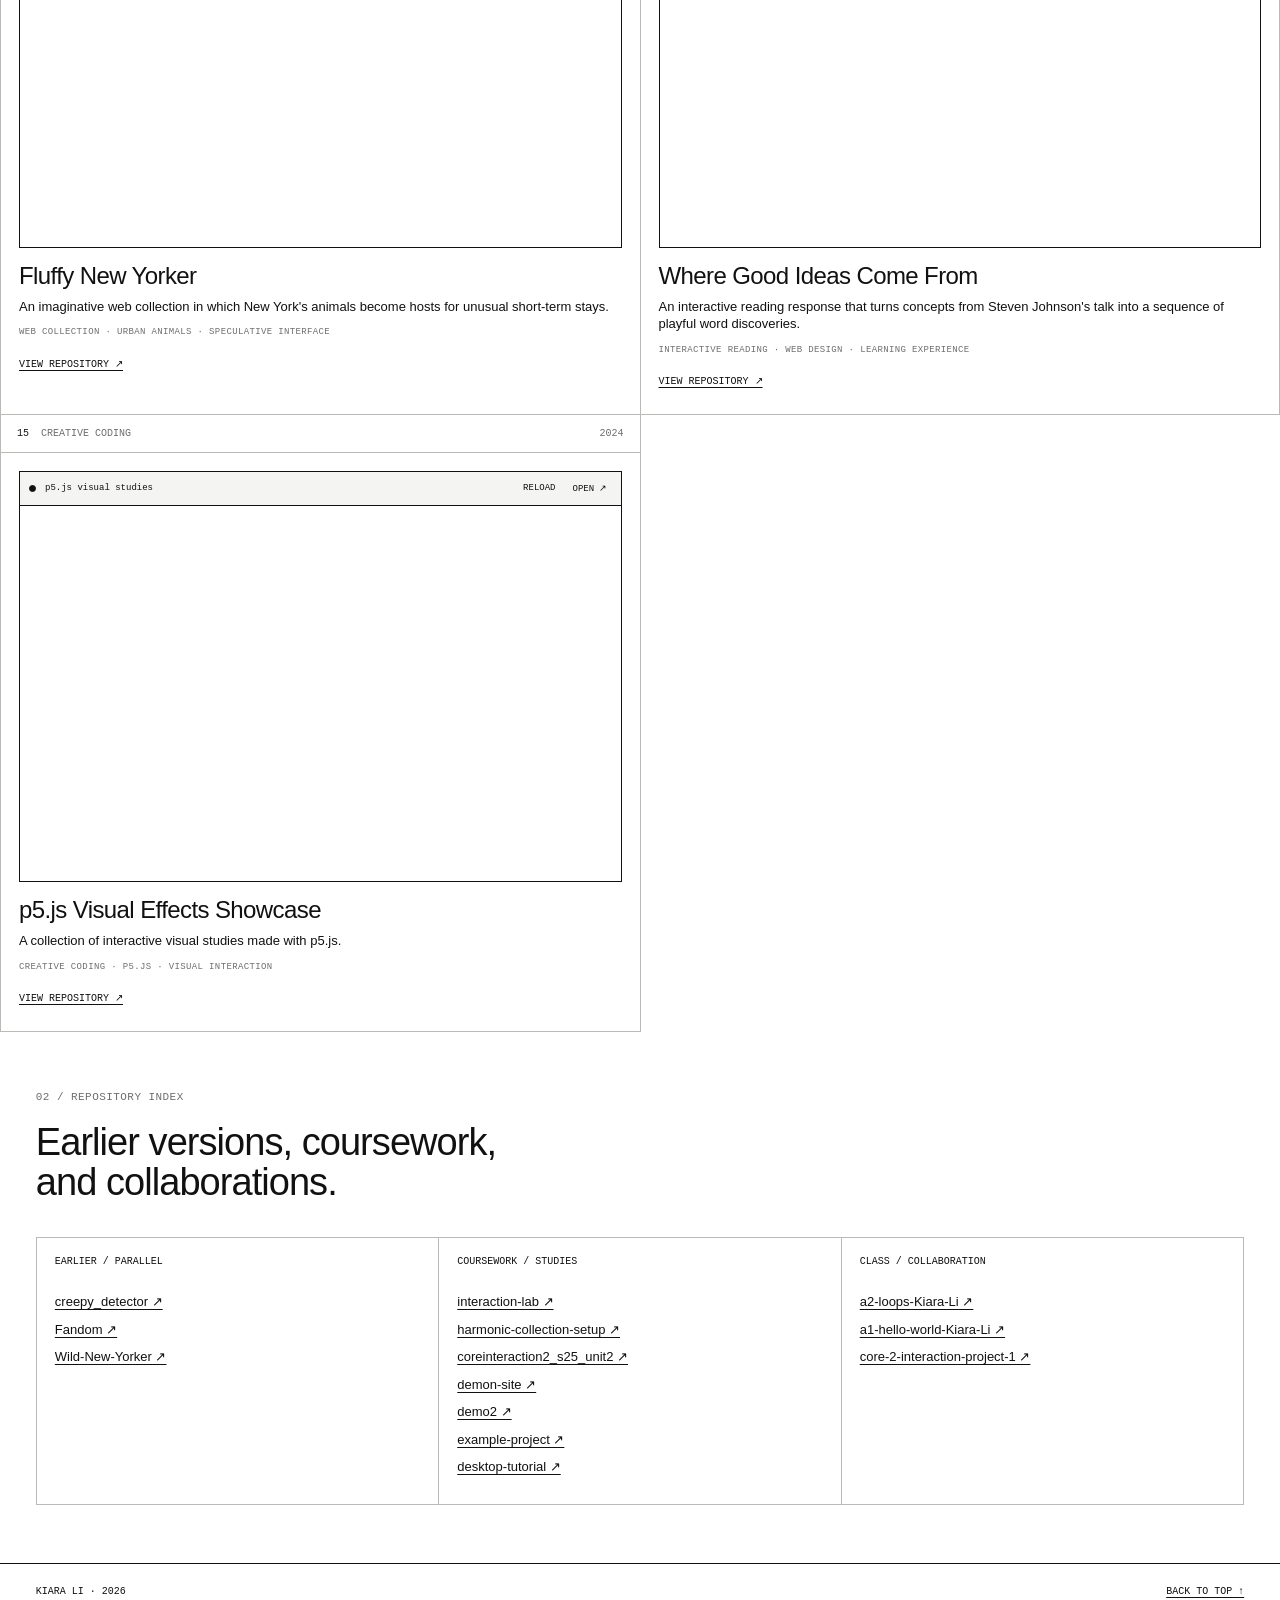
==== commit e3a09f6a: "Expand and restyle portfolio index" ====
--- a/index.html
+++ b/index.html
@@ -21,22 +21,23 @@
     <section class="hero" aria-labelledby="hero-title">
       <div class="hero-copy">
         <p class="eyebrow">Communication design · AI · archives · interaction</p>
-        <h1 id="hero-title">Making invisible systems available to inspect.</h1>
-      </div>
-      <div class="hero-note">
-        <p>I build research-driven interfaces, archives, and experiments about how technology shapes what people notice, remember, and trust.</p>
-        <p class="small">BFA Communication Design · Parsons School of Design · New York</p>
-      </div>
-      <a class="down" href="#work">Explore 13 projects ↓</a>
+        <h1 id="hero-title">I am a communication designer and creative technologist working across AI, information systems, archives, and interaction.</h1>
+      </div>
+      <div class="hero-details">
+        <p>I build research-driven interfaces and experiments about how technology shapes what people notice, remember, and trust.</p>
+        <p>My current work moves between information credibility, participatory research, embodied interaction, and urban multispecies observation.</p>
+        <p>BFA Communication Design<br>Parsons School of Design<br>New York</p>
+      </div>
+      <a class="down" href="#work">View 15 projects ↓</a>
     </section>
 
     <section class="work-intro" id="work" aria-labelledby="work-heading">
       <div>
         <p class="section-no">01 / SELECTED WORK</p>
-        <h2 id="work-heading">Live interfaces first.<br>Context directly below.</h2>
+        <h2 id="work-heading">Selected projects</h2>
       </div>
       <div>
-        <p>Each viewport contains the actual deployed project where one is available. Scroll inside it, click through it, or open the full page. Camera, microphone, and extension-specific features work best in a separate tab.</p>
+        <p>Projects are ordered by relevance to AI, information credibility, and interdisciplinary prototyping. Each viewport contains the deployed project where one is available, with a short description and source link below.</p>
         <div class="filters" aria-label="Filter projects">
           <button class="filter is-active" type="button" data-filter="all">All</button>
           <button class="filter" type="button" data-filter="information">Information</button>
@@ -73,27 +74,38 @@
       <article class="project" data-categories="information archive interaction">
         <div class="project-meta"><span>03</span><span>Personal data</span><span>2025</span></div>
         <div class="project-body">
-          <div class="viewport" data-url="https://kiara-li.github.io/clipboard-tracker/">
-            <div class="browser-bar"><span class="live-dot"></span><span class="address">kiara-li.github.io/clipboard-tracker</span><button class="reload" type="button">Reload</button><a href="https://kiara-li.github.io/clipboard-tracker/" target="_blank" rel="noreferrer">Open ↗</a></div>
-            <div class="frame-stage"><p class="loading">Loading live project…</p><iframe data-src="https://kiara-li.github.io/clipboard-tracker/" title="Clipboard Forest live preview" loading="lazy"></iframe></div>
+          <div class="viewport" data-url="https://kiara-li.github.io/clipboard-tracker/forest.html">
+            <div class="browser-bar"><span class="live-dot"></span><span class="address">clipboard-tracker / forest.html</span><button class="reload" type="button">Reload</button><a href="https://kiara-li.github.io/clipboard-tracker/forest.html" target="_blank" rel="noreferrer">Open ↗</a></div>
+            <div class="frame-stage"><p class="loading">Loading extension interface…</p><iframe data-src="https://kiara-li.github.io/clipboard-tracker/forest.html" title="Clipboard Forest interface preview" loading="lazy"></iframe></div>
           </div>
           <div class="project-text"><h3>Clipboard Forest</h3><p>A browser extension that turns copied fragments into a growing geometric forest. Source type determines form, text length determines height, and each fragment keeps a path back to where it came from.</p><p class="tags">Browser extension · source provenance · data visualization</p><a href="https://github.com/Kiara-Li/clipboard-tracker" target="_blank" rel="noreferrer">View repository ↗</a></div>
         </div>
       </article>
 
       <article class="project" data-categories="archive information interaction">
-        <div class="project-meta"><span>04</span><span>Participatory research</span><span>2026</span></div>
+        <div class="project-meta"><span>04</span><span>Research archive</span><span>2026</span></div>
+        <div class="project-body">
+          <div class="viewport" data-url="https://kiara-li.github.io/thesis-living-archive/">
+            <div class="browser-bar"><span class="live-dot"></span><span class="address">thesis-living-archive / process</span><button class="reload" type="button">Reload</button><a href="https://kiara-li.github.io/thesis-living-archive/" target="_blank" rel="noreferrer">Open ↗</a></div>
+            <div class="frame-stage"><p class="loading">Loading living archive…</p><iframe data-src="https://kiara-li.github.io/thesis-living-archive/" title="Living Archive live preview" loading="lazy"></iframe></div>
+          </div>
+          <div class="project-text"><h3>Living Archive</h3><p>An evolving thesis archive that maps research, experiments, field observations, and works about pigeons, urban infrastructure, and multispecies life. Its process map keeps connections between research steps visible rather than presenting only finished outcomes.</p><p class="tags">Thesis research · process archive · urban multispecies study</p><a href="https://github.com/Kiara-Li/thesis-living-archive" target="_blank" rel="noreferrer">View repository ↗</a></div>
+        </div>
+      </article>
+
+      <article class="project" data-categories="archive information interaction">
+        <div class="project-meta"><span>05</span><span>Participatory research</span><span>2026</span></div>
         <div class="project-body">
           <div class="viewport" data-url="https://kiara-li.github.io/thesis-living-archive/trace/">
             <div class="browser-bar"><span class="live-dot"></span><span class="address">thesis-living-archive / trace</span><button class="reload" type="button">Reload</button><a href="https://kiara-li.github.io/thesis-living-archive/trace/" target="_blank" rel="noreferrer">Open ↗</a></div>
             <div class="frame-stage"><p class="loading">Loading live participant tool…</p><iframe data-src="https://kiara-li.github.io/thesis-living-archive/trace/" title="TRACE live preview" loading="lazy"></iframe></div>
           </div>
-          <div class="project-text"><h3>TRACE / Living Archive</h3><p>A bilingual participatory tool for drawing the time people have spent in different cities and recording the animals and plants they remember there. Exports preserve structured trace data for later research and visualization.</p><p class="tags">Participatory archive · bilingual interface · structured data</p><div class="links"><a href="https://kiara-li.github.io/thesis-living-archive/" target="_blank" rel="noreferrer">Living Archive ↗</a><a href="https://github.com/Kiara-Li/thesis-living-archive" target="_blank" rel="noreferrer">Repository ↗</a></div></div>
+          <div class="project-text"><h3>TRACE</h3><p>A bilingual participatory tool for drawing the time people have spent in different cities and recording the animals and plants they remember there. Exports preserve structured trace data for later research and visualization.</p><p class="tags">Participatory archive · bilingual interface · structured data</p><div class="links"><a href="https://kiara-li.github.io/thesis-living-archive/" target="_blank" rel="noreferrer">Living Archive ↗</a><a href="https://github.com/Kiara-Li/thesis-living-archive" target="_blank" rel="noreferrer">Repository ↗</a></div></div>
         </div>
       </article>
 
       <article class="project" data-categories="interaction archive">
-        <div class="project-meta"><span>05</span><span>Embodied interface</span><span>2026</span></div>
+        <div class="project-meta"><span>06</span><span>Embodied interface</span><span>2026</span></div>
         <div class="project-body">
           <div class="viewport" data-url="https://kiara-li.github.io/prototype1/">
             <div class="browser-bar"><span class="live-dot"></span><span class="address">pigeon viewpoint experiment</span><button class="reload" type="button">Reload</button><a href="https://kiara-li.github.io/prototype1/" target="_blank" rel="noreferrer">Open ↗</a></div>
@@ -104,7 +116,7 @@
       </article>
 
       <article class="project" data-categories="ai archive interaction">
-        <div class="project-meta"><span>06</span><span>Generative storytelling</span><span>2025</span></div>
+        <div class="project-meta"><span>07</span><span>Generative storytelling</span><span>2025</span></div>
         <div class="project-body">
           <div class="viewport" data-url="https://packed-like-sardines.vercel.app/">
             <div class="browser-bar"><span class="live-dot"></span><span class="address">packed-like-sardines.vercel.app</span><button class="reload" type="button">Reload</button><a href="https://packed-like-sardines.vercel.app/" target="_blank" rel="noreferrer">Open ↗</a></div>
@@ -115,7 +127,7 @@
       </article>
 
       <article class="project" data-categories="interaction information">
-        <div class="project-meta"><span>07</span><span>Adaptive learning</span><span>2026</span></div>
+        <div class="project-meta"><span>08</span><span>Adaptive learning</span><span>2026</span></div>
         <div class="project-body">
           <div class="viewport" data-url="https://kiara-li.github.io/Kiara-Li-exam-sprint-overlay/">
             <div class="browser-bar"><span class="live-dot"></span><span class="address">exam-sprint-overlay</span><button class="reload" type="button">Reload</button><a href="https://kiara-li.github.io/Kiara-Li-exam-sprint-overlay/" target="_blank" rel="noreferrer">Open ↗</a></div>
@@ -125,8 +137,19 @@
         </div>
       </article>
 
+      <article class="project" data-categories="interaction information">
+        <div class="project-meta"><span>09</span><span>Study interface</span><span>2026</span></div>
+        <div class="project-body">
+          <div class="viewport" data-url="https://kiara-li.github.io/Kiara-Li-exam-sprint-overlay/?mode=original">
+            <div class="browser-bar"><span class="live-dot"></span><span class="address">Modern Art History Study</span><button class="reload" type="button">Reload</button><a href="https://kiara-li.github.io/Kiara-Li-exam-sprint-overlay/?mode=original" target="_blank" rel="noreferrer">Open ↗</a></div>
+            <div class="frame-stage"><p class="loading">Loading live study interface…</p><iframe data-src="https://kiara-li.github.io/Kiara-Li-exam-sprint-overlay/?mode=original" title="Modern Art History Study live preview" loading="lazy"></iframe></div>
+          </div>
+          <div class="project-text"><h3>Modern Art History Study</h3><p>A Quizlet-style study interface built around four Modern Art History chapters and sixty terms. It includes chapter selection, flashcards, learn questions, test setup, answer feedback, and working navigation across the complete study flow.</p><p class="tags">Learning interface · flashcards · quiz flow · front-end development</p><a href="https://github.com/Kiara-Li/Kiara-Li-exam-sprint-overlay" target="_blank" rel="noreferrer">View repository ↗</a></div>
+        </div>
+      </article>
+
       <article class="project" data-categories="archive interaction">
-        <div class="project-meta"><span>08</span><span>Personal archive</span><span>2026</span></div>
+        <div class="project-meta"><span>10</span><span>Personal archive</span><span>2026</span></div>
         <div class="project-body">
           <div class="viewport" data-url="https://kiara-li.github.io/ship-feels/">
             <div class="browser-bar"><span class="live-dot"></span><span class="address">Kēdiǎn / Ship Feels</span><button class="reload" type="button">Reload</button><a href="https://kiara-li.github.io/ship-feels/" target="_blank" rel="noreferrer">Open ↗</a></div>
@@ -137,7 +160,7 @@
       </article>
 
       <article class="project" data-categories="interaction">
-        <div class="project-meta"><span>09</span><span>Type design</span><span>2026</span></div>
+        <div class="project-meta"><span>11</span><span>Type design</span><span>2026</span></div>
         <div class="project-body">
           <div class="viewport" data-url="https://kiara-li.github.io/Grog/">
             <div class="browser-bar"><span class="live-dot"></span><span class="address">Grog typeface specimen</span><button class="reload" type="button">Reload</button><a href="https://kiara-li.github.io/Grog/" target="_blank" rel="noreferrer">Open ↗</a></div>
@@ -148,18 +171,18 @@
       </article>
 
       <article class="project" data-categories="information interaction">
-        <div class="project-meta"><span>10</span><span>API experiment</span><span>2025</span></div>
-        <div class="project-body">
-          <div class="viewport" data-url="https://kiara-li.github.io/flask_Midterm_ebird/">
-            <div class="browser-bar"><span class="live-dot"></span><span class="address">Bird Map</span><button class="reload" type="button">Reload</button><a href="https://kiara-li.github.io/flask_Midterm_ebird/" target="_blank" rel="noreferrer">Open ↗</a></div>
-            <div class="frame-stage"><p class="loading">Loading project page…</p><iframe data-src="https://kiara-li.github.io/flask_Midterm_ebird/" title="Bird Map live preview" loading="lazy"></iframe></div>
+        <div class="project-meta"><span>12</span><span>API experiment</span><span>2025</span></div>
+        <div class="project-body">
+          <div class="viewport is-static" data-url="previews/bird-map.html">
+            <div class="browser-bar"><span class="static-dot"></span><span class="address">Bird Map · source-based interface preview</span><button class="reload" type="button">Reload</button><a href="https://github.com/Kiara-Li/flask_Midterm_ebird" target="_blank" rel="noreferrer">Code ↗</a></div>
+            <div class="frame-stage"><p class="loading">Loading interface preview…</p><iframe data-src="previews/bird-map.html" title="Bird Map static interface preview" loading="lazy"></iframe></div>
           </div>
           <div class="project-text"><h3>Bird Map</h3><p>A Flask project combining recent eBird observations with species images and field recordings to ask what birds are doing while the viewer sleeps.</p><p class="tags">Flask · APIs · bird observations · sound</p><a href="https://github.com/Kiara-Li/flask_Midterm_ebird" target="_blank" rel="noreferrer">View repository ↗</a></div>
         </div>
       </article>
 
       <article class="project" data-categories="archive interaction">
-        <div class="project-meta"><span>11</span><span>Web collection</span><span>2024</span></div>
+        <div class="project-meta"><span>13</span><span>Web collection</span><span>2024</span></div>
         <div class="project-body">
           <div class="viewport" data-url="https://kiara-li.github.io/fluffy-new-yorker/">
             <div class="browser-bar"><span class="live-dot"></span><span class="address">Fluffy New Yorker</span><button class="reload" type="button">Reload</button><a href="https://kiara-li.github.io/fluffy-new-yorker/" target="_blank" rel="noreferrer">Open ↗</a></div>
@@ -170,7 +193,7 @@
       </article>
 
       <article class="project" data-categories="information interaction">
-        <div class="project-meta"><span>12</span><span>Interactive reading</span><span>2025</span></div>
+        <div class="project-meta"><span>14</span><span>Interactive reading</span><span>2025</span></div>
         <div class="project-body">
           <div class="viewport" data-url="https://kiara-li.github.io/Where-good-ideas-come-from/">
             <div class="browser-bar"><span class="live-dot"></span><span class="address">Where Good Ideas Come From</span><button class="reload" type="button">Reload</button><a href="https://kiara-li.github.io/Where-good-ideas-come-from/" target="_blank" rel="noreferrer">Open ↗</a></div>
@@ -181,7 +204,7 @@
       </article>
 
       <article class="project" data-categories="interaction">
-        <div class="project-meta"><span>13</span><span>Creative coding</span><span>2024</span></div>
+        <div class="project-meta"><span>15</span><span>Creative coding</span><span>2024</span></div>
         <div class="project-body">
           <div class="viewport" data-url="https://kiara-li.github.io/p5js-repo/">
             <div class="browser-bar"><span class="live-dot"></span><span class="address">p5.js visual studies</span><button class="reload" type="button">Reload</button><a href="https://kiara-li.github.io/p5js-repo/" target="_blank" rel="noreferrer">Open ↗</a></div>
--- a/styles.css
+++ b/styles.css
@@ -1,14 +1,13 @@
 :root {
   --white: #fff;
   --black: #111;
-  --gray: #666;
-  --light: #f5f5f5;
-  --line: #c9c9c9;
-  --pad: clamp(20px, 4vw, 56px);
+  --gray: #6e6e6e;
+  --pale: #f4f4f2;
+  --line: #b9b9b5;
+  --pad: clamp(18px, 2.8vw, 42px);
 }
 
 * { box-sizing: border-box; }
-
 html { scroll-behavior: smooth; }
 
 body {
@@ -16,7 +15,7 @@
   background: var(--white);
   color: var(--black);
   font-family: Arial, Helvetica, sans-serif;
-  line-height: 1.5;
+  line-height: 1.35;
 }
 
 a { color: inherit; text-underline-offset: 3px; }
@@ -28,138 +27,123 @@
   display: flex;
   align-items: center;
   justify-content: space-between;
-  min-height: 58px;
+  min-height: 52px;
   padding: 0 var(--pad);
   border-bottom: 1px solid var(--black);
-  background: var(--white);
-}
-
-.wordmark { font-weight: 700; text-decoration: none; }
-
-nav { display: flex; gap: clamp(16px, 3vw, 40px); font-size: 13px; }
+  background: rgba(255,255,255,.96);
+}
+
+.wordmark { font-size: 14px; font-weight: 700; text-decoration: none; }
+nav { display: flex; gap: 22px; font-size: 12px; text-transform: uppercase; }
 
 .hero {
-  display: grid;
-  grid-template-columns: minmax(0, 1.5fr) minmax(260px, .7fr);
-  gap: 8vw;
-  min-height: 620px;
-  padding: 110px var(--pad) 70px;
-  border-bottom: 1px solid var(--black);
-}
-
-.hero-copy { align-self: start; }
-.hero-note { align-self: end; max-width: 440px; font-size: 19px; }
-.hero-note .small { margin-top: 30px; }
+  padding: 46px var(--pad) 30px;
+  border-bottom: 1px solid var(--black);
+}
 
 .eyebrow,
 .section-no,
 .tags,
 .small {
-  margin: 0 0 22px;
+  margin: 0 0 18px;
   color: var(--gray);
-  font: 12px/1.4 "Courier New", monospace;
-  letter-spacing: .05em;
+  font: 11px/1.4 "Courier New", monospace;
+  letter-spacing: .04em;
   text-transform: uppercase;
 }
 
 h1 {
-  max-width: 900px;
+  max-width: 1180px;
   margin: 0;
-  font-size: clamp(48px, 6vw, 86px);
-  font-weight: 600;
-  letter-spacing: -.04em;
-  line-height: 1;
-}
-
-.down {
-  align-self: end;
-  width: fit-content;
-  font: 12px "Courier New", monospace;
-  letter-spacing: .04em;
-  text-transform: uppercase;
-}
-
-.work-intro,
-.repo-index {
-  display: grid;
-  grid-template-columns: 1fr 1fr;
+  font-size: clamp(30px, 4vw, 52px);
+  font-weight: 500;
+  letter-spacing: -.035em;
+  line-height: 1.03;
+}
+
+.hero-details {
+  display: grid;
+  grid-template-columns: 1.1fr 1.1fr .8fr;
+  gap: clamp(24px, 4vw, 64px);
+  margin-top: 46px;
+  padding-top: 24px;
+  border-top: 1px solid var(--line);
+}
+
+.hero-details p { max-width: 440px; margin: 0; font-size: 14px; }
+.down { display: block; width: fit-content; margin-top: 32px; font: 11px "Courier New", monospace; text-transform: uppercase; }
+
+.work-intro {
+  display: grid;
+  grid-template-columns: .8fr 1.2fr;
   gap: 8vw;
-  padding: 90px var(--pad);
-  border-bottom: 1px solid var(--black);
-  background: var(--white);
-}
-
-h2 {
-  margin: 0;
-  font-size: clamp(34px, 4vw, 58px);
-  font-weight: 600;
-  letter-spacing: -.035em;
-  line-height: 1.05;
-}
-
-.work-intro > div:last-child { max-width: 620px; font-size: 17px; }
-
-.filters { display: flex; flex-wrap: wrap; gap: 8px; margin-top: 30px; }
-
+  padding: 48px var(--pad) 38px;
+  border-bottom: 1px solid var(--black);
+}
+
+h2 { margin: 0; font-size: clamp(26px, 3vw, 38px); font-weight: 500; letter-spacing: -.025em; line-height: 1.05; }
+.work-intro > div:last-child { max-width: 760px; font-size: 14px; }
+.work-intro > div:last-child > p { margin-top: 0; }
+
+.filters { display: flex; flex-wrap: wrap; gap: 7px; margin-top: 24px; }
 .filter {
-  padding: 7px 11px;
   border: 1px solid var(--black);
+  border-radius: 999px;
+  padding: 6px 11px;
   background: var(--white);
   color: var(--black);
   cursor: pointer;
-  font: 12px "Courier New", monospace;
-  text-transform: uppercase;
-}
-
+  font: 10px "Courier New", monospace;
+  text-transform: uppercase;
+}
 .filter:hover,
 .filter.is-active { background: var(--black); color: var(--white); }
 
+.projects {
+  display: grid;
+  grid-template-columns: repeat(2, minmax(0, 1fr));
+  border-left: 1px solid var(--line);
+}
+
 .project {
-  display: grid;
-  grid-template-columns: 150px minmax(0, 1fr);
-  border-bottom: 1px solid var(--black);
-}
-
+  min-width: 0;
+  border-right: 1px solid var(--line);
+  border-bottom: 1px solid var(--line);
+}
 .project[hidden] { display: none; }
 
 .project-meta {
-  display: flex;
-  flex-direction: column;
-  gap: 10px;
-  padding: 34px 24px 34px var(--pad);
-  border-right: 1px solid var(--line);
+  display: grid;
+  grid-template-columns: auto 1fr auto;
+  gap: 12px;
+  padding: 12px 16px;
+  border-bottom: 1px solid var(--line);
   color: var(--gray);
-  font: 11px/1.4 "Courier New", monospace;
-  text-transform: uppercase;
-}
-
-.project-meta span:first-child { color: var(--black); font-size: 14px; }
-.project-meta span:last-child { margin-top: auto; }
-
-.project-body { padding: 50px var(--pad) 62px; }
-
-.viewport {
-  overflow: hidden;
-  border: 1px solid var(--black);
-  background: var(--white);
-}
+  font: 10px/1.3 "Courier New", monospace;
+  text-transform: uppercase;
+}
+.project-meta span:nth-child(2) { overflow: hidden; white-space: nowrap; text-overflow: ellipsis; }
+.project-meta span:first-child { color: var(--black); }
+
+.project-body { padding: 18px 18px 24px; }
+.viewport { overflow: hidden; border: 1px solid var(--black); background: var(--white); }
 
 .browser-bar {
   display: grid;
   grid-template-columns: auto minmax(0, 1fr) auto auto;
   align-items: center;
-  gap: 12px;
-  min-height: 40px;
-  padding: 0 12px;
-  border-bottom: 1px solid var(--black);
-  background: var(--light);
-  font: 11px "Courier New", monospace;
+  gap: 9px;
+  min-height: 34px;
+  padding: 0 9px;
+  border-bottom: 1px solid var(--black);
+  background: var(--pale);
+  font: 9px "Courier New", monospace;
 }
 
 .browser-bar a,
 .reload {
-  padding: 4px 6px;
   border: 0;
+  padding: 3px 4px;
   background: transparent;
   color: var(--black);
   cursor: pointer;
@@ -167,30 +151,15 @@
   text-decoration: none;
   text-transform: uppercase;
 }
-
 .browser-bar a:hover,
 .reload:hover { text-decoration: underline; }
 
 .live-dot,
-.static-dot {
-  width: 8px;
-  height: 8px;
-  border: 1px solid var(--black);
-  border-radius: 50%;
-  background: var(--black);
-}
-
+.static-dot { width: 7px; height: 7px; border: 1px solid var(--black); border-radius: 50%; background: var(--black); }
 .static-dot { background: var(--white); }
 .address { overflow: hidden; white-space: nowrap; text-overflow: ellipsis; }
 
-.frame-stage {
-  position: relative;
-  width: 100%;
-  min-height: 360px;
-  aspect-ratio: 16 / 9.3;
-  background: var(--white);
-}
-
+.frame-stage { position: relative; width: 100%; aspect-ratio: 16 / 10; background: var(--white); }
 .frame-stage iframe {
   position: absolute;
   inset: 0;
@@ -201,9 +170,7 @@
   opacity: 0;
   transition: opacity .2s ease;
 }
-
 .frame-stage iframe.is-loaded { opacity: 1; }
-
 .loading {
   position: absolute;
   inset: 0;
@@ -211,100 +178,45 @@
   place-items: center;
   margin: 0;
   color: var(--gray);
-  font: 12px "Courier New", monospace;
-  text-transform: uppercase;
-}
-
-.project-text {
-  display: grid;
-  grid-template-columns: minmax(210px, .7fr) minmax(300px, 1.3fr);
-  gap: 14px 48px;
-  padding-top: 34px;
-}
-
-.project-text h3 {
-  grid-row: span 3;
-  margin: 0;
-  font-size: clamp(30px, 3.3vw, 48px);
-  font-weight: 600;
-  letter-spacing: -.03em;
-  line-height: 1;
-}
-
-.project-text p { max-width: 760px; margin: 0; font-size: 16px; }
-.project-text .tags { margin-top: 4px; font-size: 11px; }
+  font: 10px "Courier New", monospace;
+  text-transform: uppercase;
+}
+
+.project-text { padding-top: 16px; }
+.project-text h3 { margin: 0 0 10px; font-size: 24px; font-weight: 500; letter-spacing: -.025em; line-height: 1; }
+.project-text p { margin: 0 0 11px; font-size: 13px; }
+.project-text .tags { margin: 0 0 12px; font-size: 9px; }
 .project-text > a,
-.links { font: 12px "Courier New", monospace; text-transform: uppercase; }
-.links { display: flex; flex-wrap: wrap; gap: 18px; }
-
-.repo-index { display: block; }
-.repo-index h2 { margin-bottom: 48px; }
-
-.repo-groups {
-  display: grid;
-  grid-template-columns: repeat(3, 1fr);
-  border-top: 1px solid var(--line);
-  border-left: 1px solid var(--line);
-}
-
-.repo-groups > div {
-  min-height: 280px;
-  padding: 24px;
-  border-right: 1px solid var(--line);
-  border-bottom: 1px solid var(--line);
-  background: var(--white);
-}
-
-.repo-groups h3 {
-  margin: 0 0 30px;
-  font: 12px "Courier New", monospace;
-  text-transform: uppercase;
-}
-
-.repo-groups a { display: block; width: fit-content; margin-bottom: 12px; }
-
-footer {
-  display: flex;
-  justify-content: space-between;
-  padding: 28px var(--pad);
-  border-top: 1px solid var(--black);
-  background: var(--white);
-  color: var(--black);
-  font: 12px "Courier New", monospace;
-  text-transform: uppercase;
-}
-
-@media (max-width: 900px) {
-  .hero,
-  .work-intro { grid-template-columns: 1fr; }
-  .hero { min-height: 650px; gap: 54px; padding-top: 80px; }
-  .hero-note { align-self: start; }
-  .project { grid-template-columns: 100px minmax(0, 1fr); }
-  .project-meta { padding-left: 18px; padding-right: 14px; }
-  .project-text { grid-template-columns: 1fr; }
-  .project-text h3 { grid-row: auto; }
+.links { font: 10px "Courier New", monospace; text-transform: uppercase; }
+.links { display: flex; flex-wrap: wrap; gap: 14px; }
+
+.repo-index { padding: 58px var(--pad); border-bottom: 1px solid var(--black); }
+.repo-index h2 { margin-bottom: 34px; }
+.repo-groups { display: grid; grid-template-columns: repeat(3, 1fr); border-top: 1px solid var(--line); border-left: 1px solid var(--line); }
+.repo-groups > div { min-height: 230px; padding: 18px; border-right: 1px solid var(--line); border-bottom: 1px solid var(--line); }
+.repo-groups h3 { margin: 0 0 26px; font: 10px "Courier New", monospace; text-transform: uppercase; }
+.repo-groups a { display: block; width: fit-content; margin-bottom: 10px; font-size: 13px; }
+
+footer { display: flex; justify-content: space-between; padding: 22px var(--pad); font: 10px "Courier New", monospace; text-transform: uppercase; }
+
+@media (max-width: 820px) {
+  .hero-details { grid-template-columns: 1fr 1fr; }
+  .hero-details p:last-child { grid-column: 1 / -1; }
+  .work-intro { grid-template-columns: 1fr; gap: 26px; }
+  .projects { grid-template-columns: 1fr; }
   .repo-groups { grid-template-columns: 1fr; }
 }
 
-@media (max-width: 580px) {
+@media (max-width: 520px) {
   nav a:not(:last-child) { display: none; }
-  .hero { min-height: 600px; padding-top: 64px; }
-  h1 { font-size: clamp(44px, 14vw, 68px); }
-  .work-intro { padding-top: 64px; padding-bottom: 64px; }
-  .project { grid-template-columns: 1fr; }
-  .project-meta {
-    flex-direction: row;
-    padding: 16px 18px;
-    border-right: 0;
-    border-bottom: 1px solid var(--line);
-  }
-  .project-meta span:last-child { margin: 0 0 0 auto; }
-  .project-body { padding: 24px 18px 46px; }
+  .hero { padding-top: 34px; }
+  h1 { font-size: 30px; }
+  .hero-details { grid-template-columns: 1fr; gap: 20px; margin-top: 32px; }
+  .hero-details p:last-child { grid-column: auto; }
   .browser-bar { grid-template-columns: auto minmax(0, 1fr) auto; }
   .reload { display: none; }
-  .frame-stage { min-height: 410px; aspect-ratio: 9 / 13; }
-  .repo-index { padding: 64px 18px; }
-  footer { gap: 20px; }
+  .frame-stage { aspect-ratio: 4 / 3; min-height: 300px; }
+  .repo-index { padding: 46px 18px; }
 }
 
 @media (prefers-reduced-motion: reduce) {
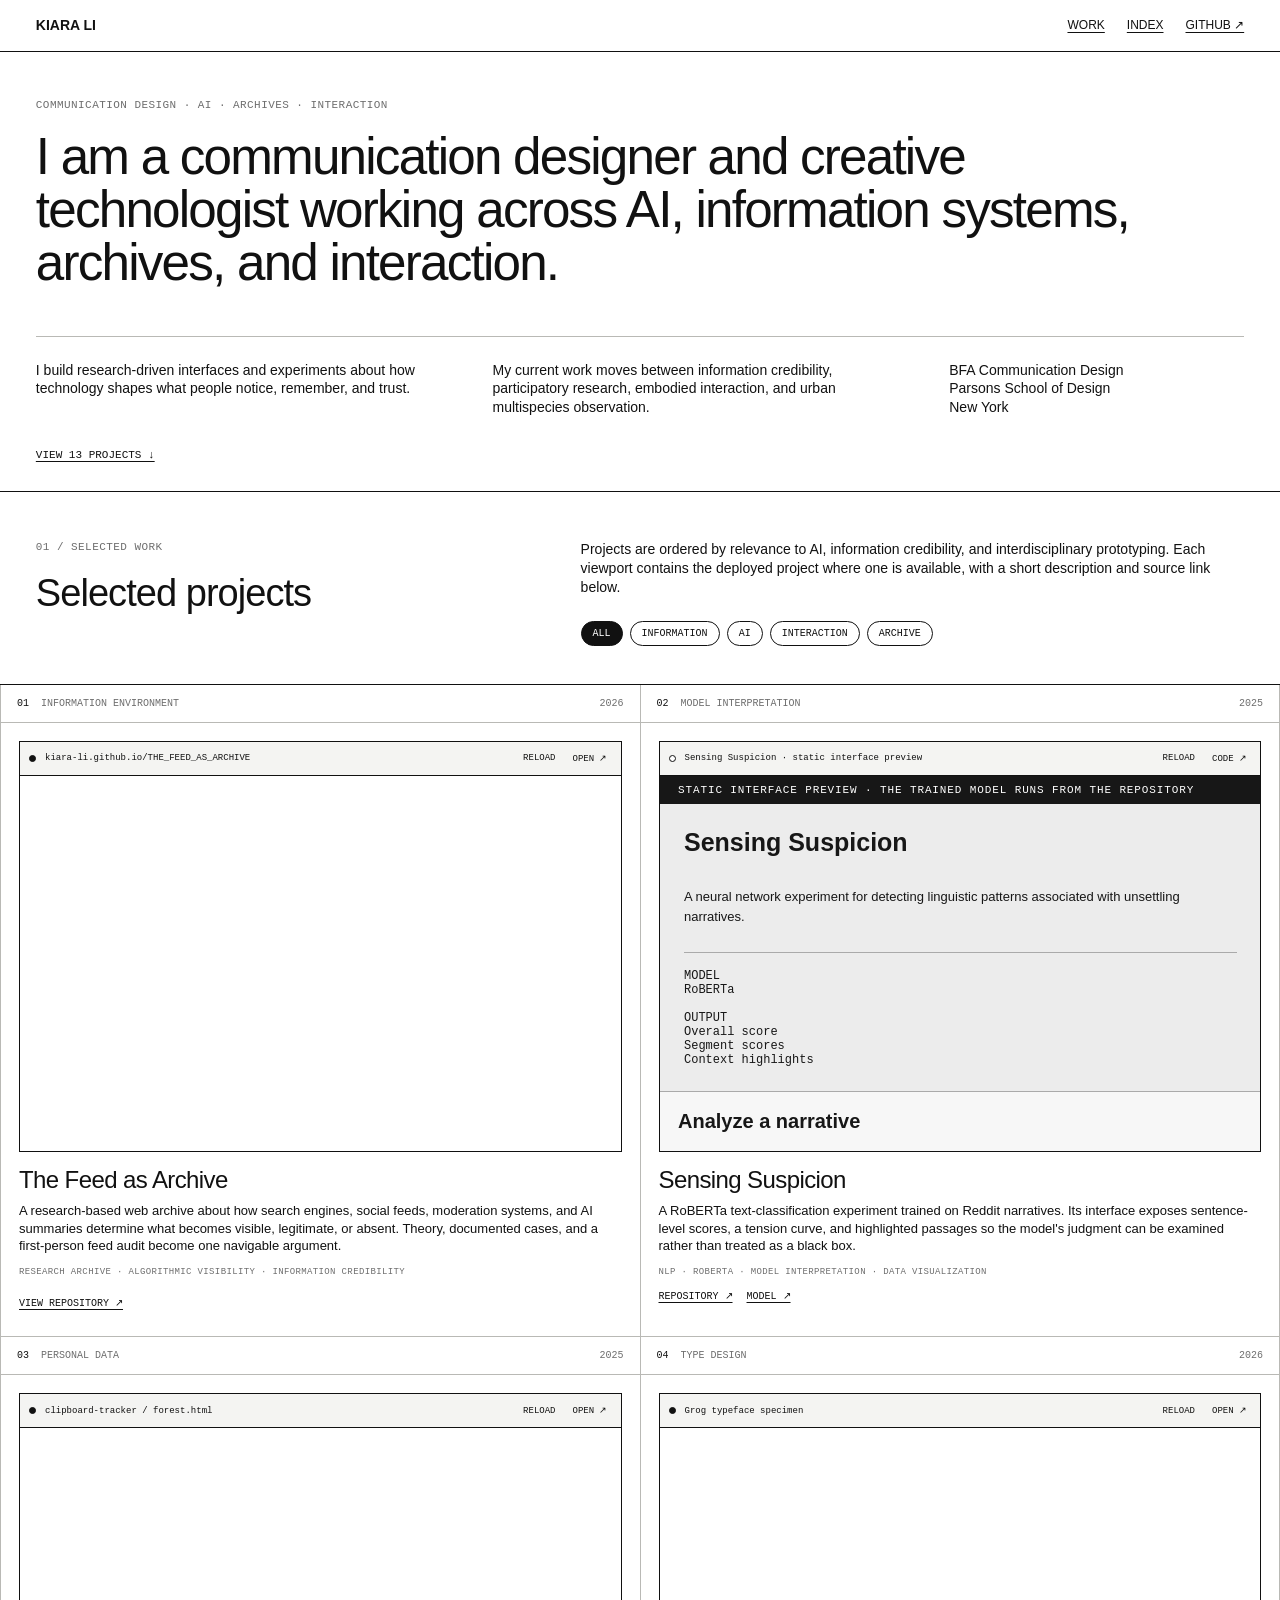
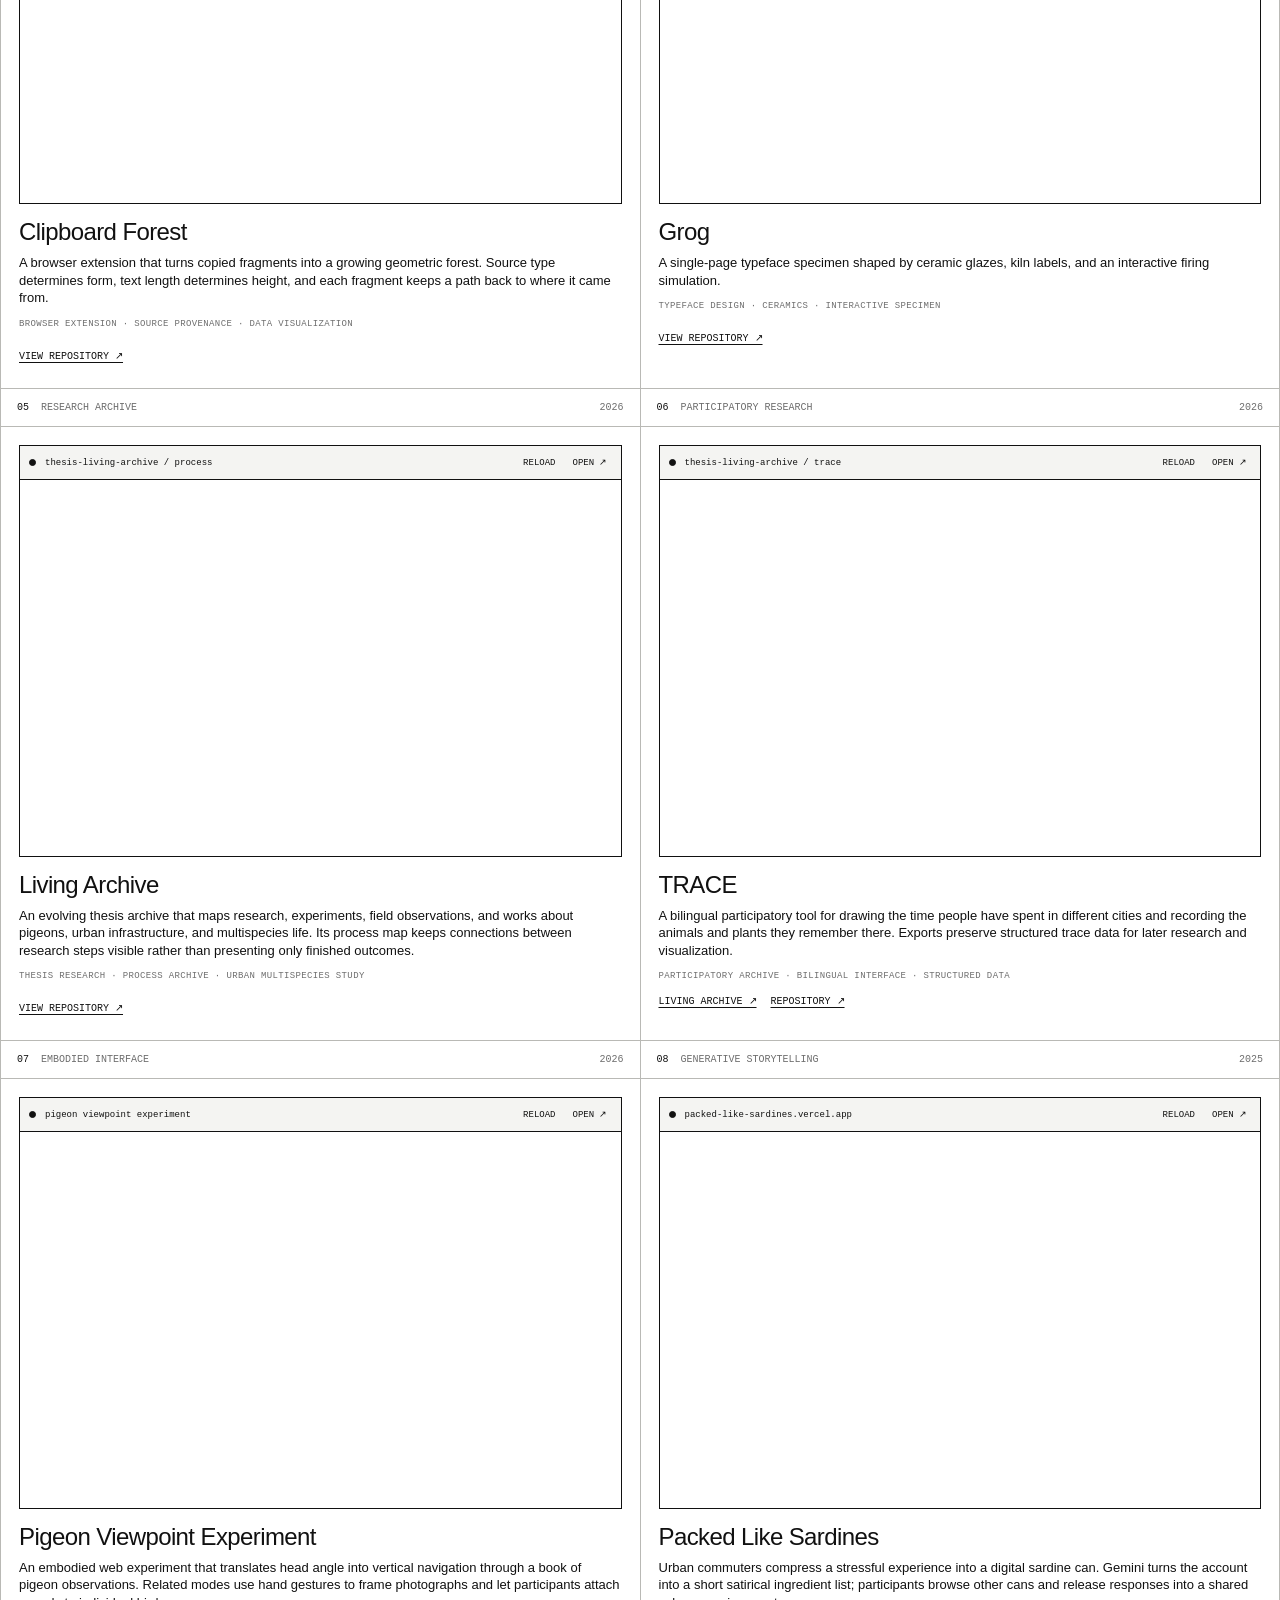
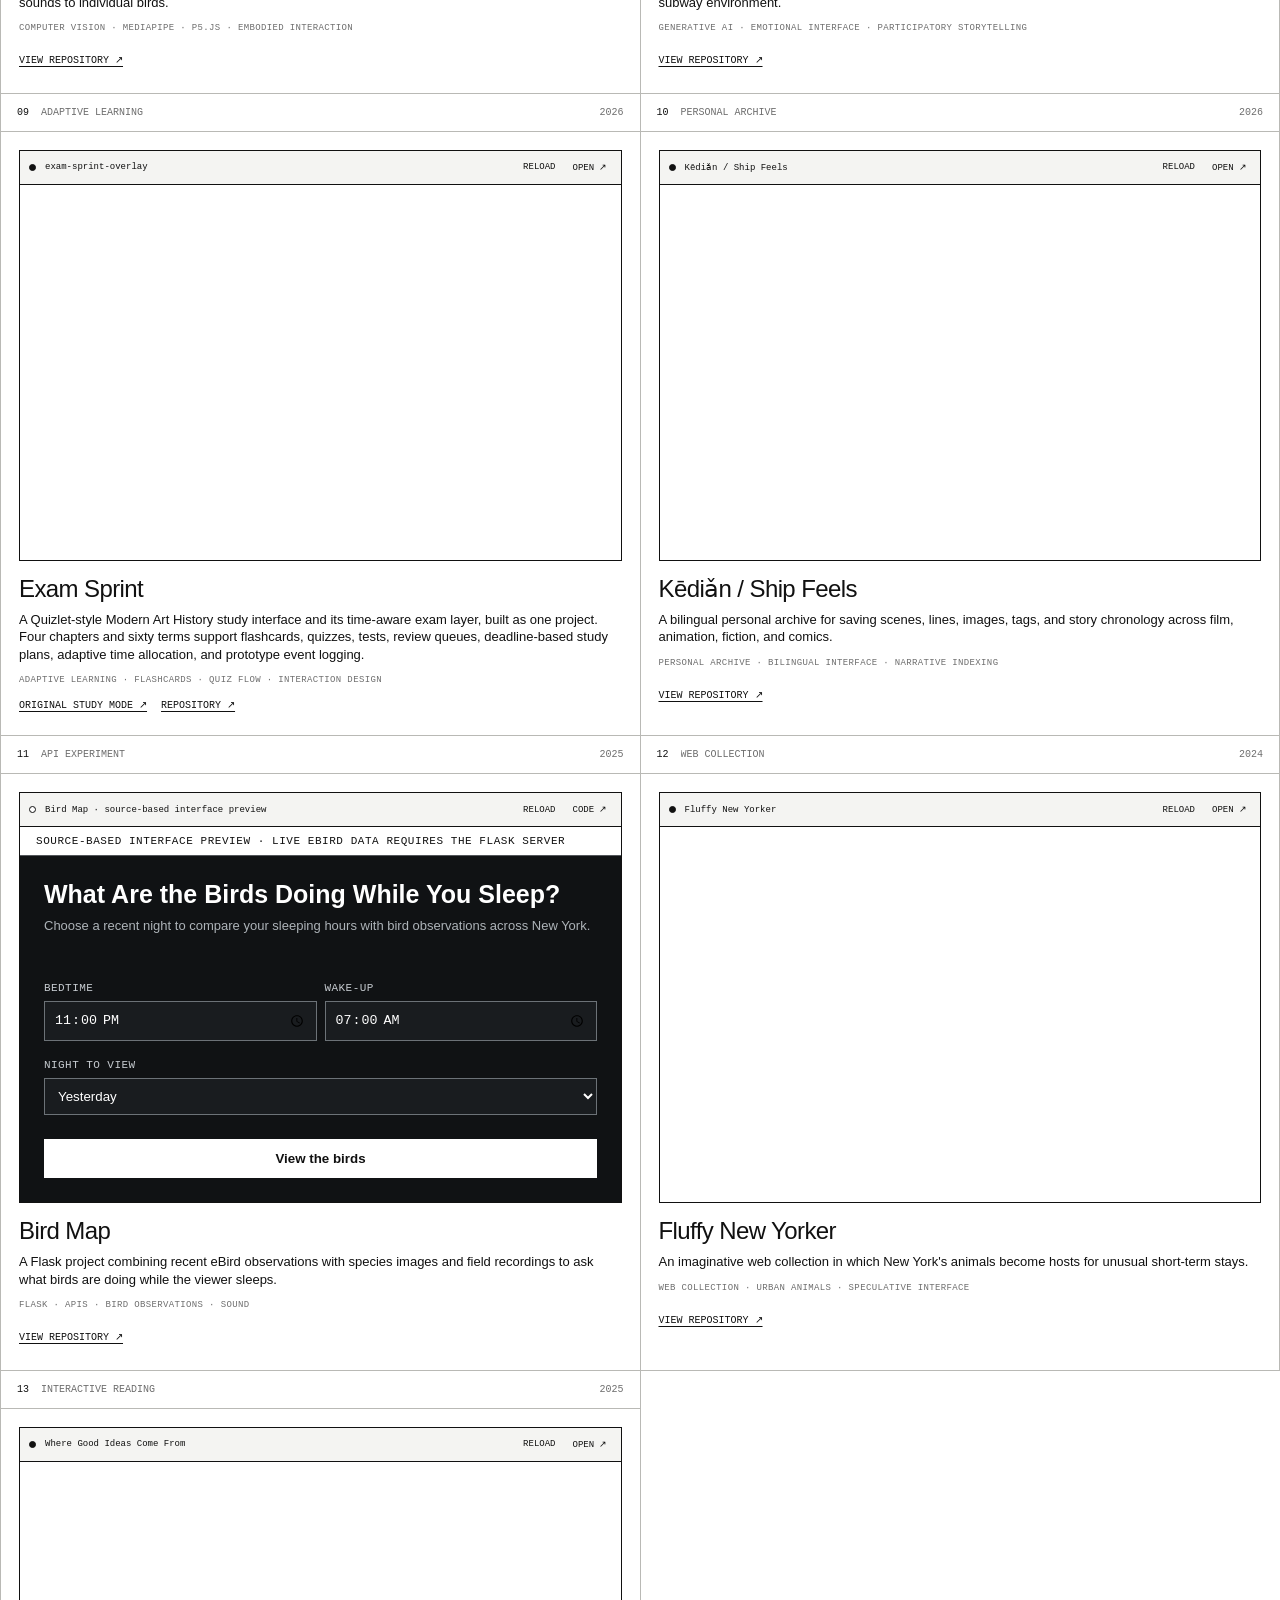
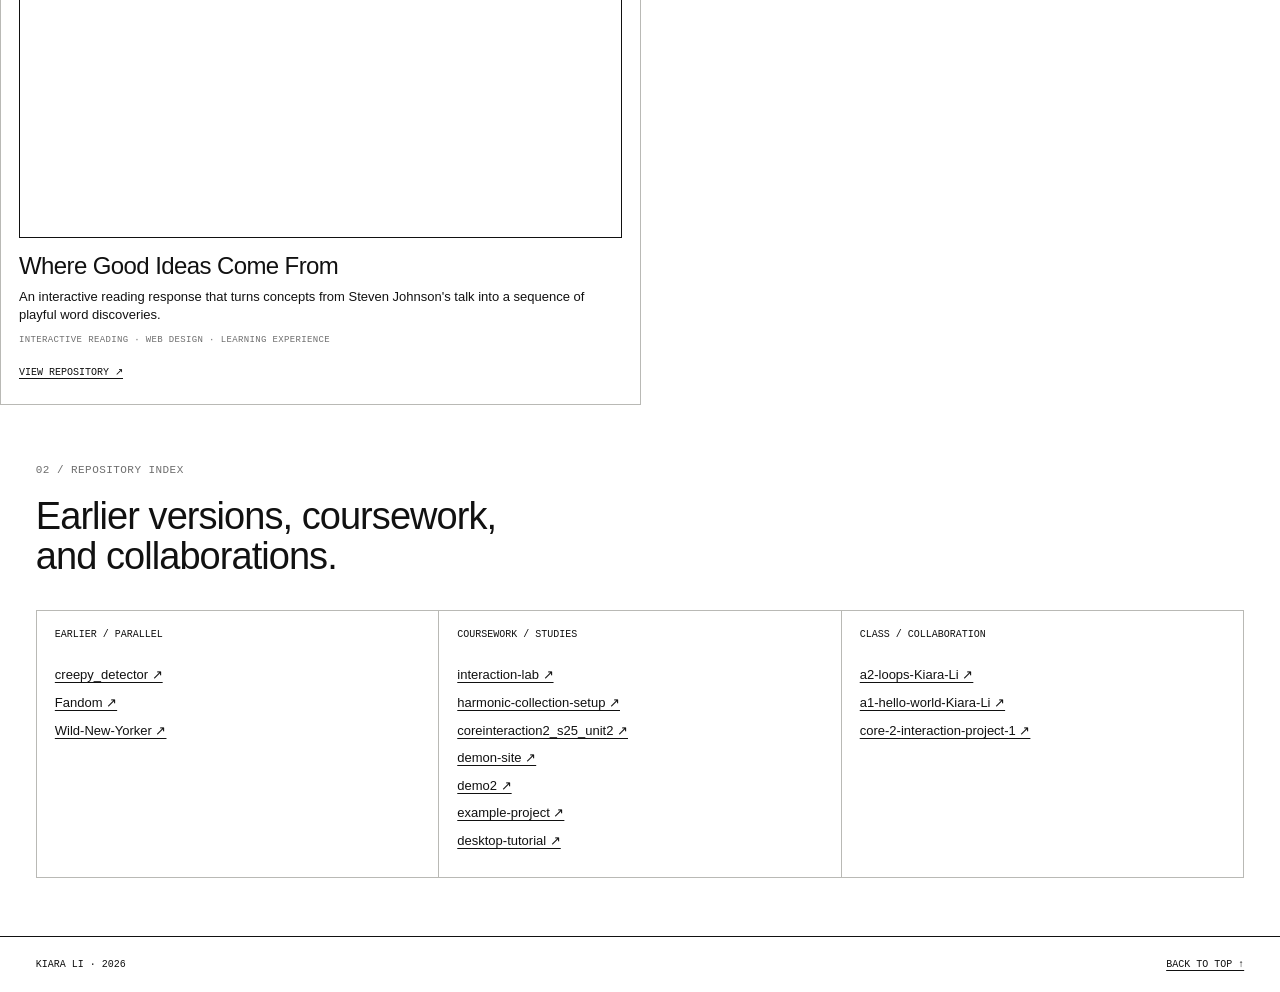
==== commit 30832fbd: "Refine portfolio project selection" ====
--- a/index.html
+++ b/index.html
@@ -28,7 +28,7 @@
         <p>My current work moves between information credibility, participatory research, embodied interaction, and urban multispecies observation.</p>
         <p>BFA Communication Design<br>Parsons School of Design<br>New York</p>
       </div>
-      <a class="down" href="#work">View 15 projects ↓</a>
+      <a class="down" href="#work">View 13 projects ↓</a>
     </section>
 
     <section class="work-intro" id="work" aria-labelledby="work-heading">
@@ -82,8 +82,19 @@
         </div>
       </article>
 
+      <article class="project" data-categories="interaction">
+        <div class="project-meta"><span>04</span><span>Type design</span><span>2026</span></div>
+        <div class="project-body">
+          <div class="viewport" data-url="https://kiara-li.github.io/Grog/">
+            <div class="browser-bar"><span class="live-dot"></span><span class="address">Grog typeface specimen</span><button class="reload" type="button">Reload</button><a href="https://kiara-li.github.io/Grog/" target="_blank" rel="noreferrer">Open ↗</a></div>
+            <div class="frame-stage"><p class="loading">Loading live specimen…</p><iframe data-src="https://kiara-li.github.io/Grog/" title="Grog typeface live preview" loading="lazy"></iframe></div>
+          </div>
+          <div class="project-text"><h3>Grog</h3><p>A single-page typeface specimen shaped by ceramic glazes, kiln labels, and an interactive firing simulation.</p><p class="tags">Typeface design · ceramics · interactive specimen</p><a href="https://github.com/Kiara-Li/Grog" target="_blank" rel="noreferrer">View repository ↗</a></div>
+        </div>
+      </article>
+
       <article class="project" data-categories="archive information interaction">
-        <div class="project-meta"><span>04</span><span>Research archive</span><span>2026</span></div>
+        <div class="project-meta"><span>05</span><span>Research archive</span><span>2026</span></div>
         <div class="project-body">
           <div class="viewport" data-url="https://kiara-li.github.io/thesis-living-archive/">
             <div class="browser-bar"><span class="live-dot"></span><span class="address">thesis-living-archive / process</span><button class="reload" type="button">Reload</button><a href="https://kiara-li.github.io/thesis-living-archive/" target="_blank" rel="noreferrer">Open ↗</a></div>
@@ -94,7 +105,7 @@
       </article>
 
       <article class="project" data-categories="archive information interaction">
-        <div class="project-meta"><span>05</span><span>Participatory research</span><span>2026</span></div>
+        <div class="project-meta"><span>06</span><span>Participatory research</span><span>2026</span></div>
         <div class="project-body">
           <div class="viewport" data-url="https://kiara-li.github.io/thesis-living-archive/trace/">
             <div class="browser-bar"><span class="live-dot"></span><span class="address">thesis-living-archive / trace</span><button class="reload" type="button">Reload</button><a href="https://kiara-li.github.io/thesis-living-archive/trace/" target="_blank" rel="noreferrer">Open ↗</a></div>
@@ -105,7 +116,7 @@
       </article>
 
       <article class="project" data-categories="interaction archive">
-        <div class="project-meta"><span>06</span><span>Embodied interface</span><span>2026</span></div>
+        <div class="project-meta"><span>07</span><span>Embodied interface</span><span>2026</span></div>
         <div class="project-body">
           <div class="viewport" data-url="https://kiara-li.github.io/prototype1/">
             <div class="browser-bar"><span class="live-dot"></span><span class="address">pigeon viewpoint experiment</span><button class="reload" type="button">Reload</button><a href="https://kiara-li.github.io/prototype1/" target="_blank" rel="noreferrer">Open ↗</a></div>
@@ -116,7 +127,7 @@
       </article>
 
       <article class="project" data-categories="ai archive interaction">
-        <div class="project-meta"><span>07</span><span>Generative storytelling</span><span>2025</span></div>
+        <div class="project-meta"><span>08</span><span>Generative storytelling</span><span>2025</span></div>
         <div class="project-body">
           <div class="viewport" data-url="https://packed-like-sardines.vercel.app/">
             <div class="browser-bar"><span class="live-dot"></span><span class="address">packed-like-sardines.vercel.app</span><button class="reload" type="button">Reload</button><a href="https://packed-like-sardines.vercel.app/" target="_blank" rel="noreferrer">Open ↗</a></div>
@@ -127,24 +138,13 @@
       </article>
 
       <article class="project" data-categories="interaction information">
-        <div class="project-meta"><span>08</span><span>Adaptive learning</span><span>2026</span></div>
+        <div class="project-meta"><span>09</span><span>Adaptive learning</span><span>2026</span></div>
         <div class="project-body">
           <div class="viewport" data-url="https://kiara-li.github.io/Kiara-Li-exam-sprint-overlay/">
             <div class="browser-bar"><span class="live-dot"></span><span class="address">exam-sprint-overlay</span><button class="reload" type="button">Reload</button><a href="https://kiara-li.github.io/Kiara-Li-exam-sprint-overlay/" target="_blank" rel="noreferrer">Open ↗</a></div>
             <div class="frame-stage"><p class="loading">Loading live prototype…</p><iframe data-src="https://kiara-li.github.io/Kiara-Li-exam-sprint-overlay/" title="Exam Sprint live preview" loading="lazy"></iframe></div>
           </div>
-          <div class="project-text"><h3>Exam Sprint</h3><p>A time-aware study layer for a Modern Art History interface. It turns a deadline into a study plan, supports review queues, reallocates time as chapters are completed, and records events for prototype testing.</p><p class="tags">Adaptive workflow · interaction design · testing prototype</p><a href="https://github.com/Kiara-Li/Kiara-Li-exam-sprint-overlay" target="_blank" rel="noreferrer">View repository ↗</a></div>
-        </div>
-      </article>
-
-      <article class="project" data-categories="interaction information">
-        <div class="project-meta"><span>09</span><span>Study interface</span><span>2026</span></div>
-        <div class="project-body">
-          <div class="viewport" data-url="https://kiara-li.github.io/Kiara-Li-exam-sprint-overlay/?mode=original">
-            <div class="browser-bar"><span class="live-dot"></span><span class="address">Modern Art History Study</span><button class="reload" type="button">Reload</button><a href="https://kiara-li.github.io/Kiara-Li-exam-sprint-overlay/?mode=original" target="_blank" rel="noreferrer">Open ↗</a></div>
-            <div class="frame-stage"><p class="loading">Loading live study interface…</p><iframe data-src="https://kiara-li.github.io/Kiara-Li-exam-sprint-overlay/?mode=original" title="Modern Art History Study live preview" loading="lazy"></iframe></div>
-          </div>
-          <div class="project-text"><h3>Modern Art History Study</h3><p>A Quizlet-style study interface built around four Modern Art History chapters and sixty terms. It includes chapter selection, flashcards, learn questions, test setup, answer feedback, and working navigation across the complete study flow.</p><p class="tags">Learning interface · flashcards · quiz flow · front-end development</p><a href="https://github.com/Kiara-Li/Kiara-Li-exam-sprint-overlay" target="_blank" rel="noreferrer">View repository ↗</a></div>
+          <div class="project-text"><h3>Exam Sprint</h3><p>A Quizlet-style Modern Art History study interface and its time-aware exam layer, built as one project. Four chapters and sixty terms support flashcards, quizzes, tests, review queues, deadline-based study plans, adaptive time allocation, and prototype event logging.</p><p class="tags">Adaptive learning · flashcards · quiz flow · interaction design</p><div class="links"><a href="https://kiara-li.github.io/Kiara-Li-exam-sprint-overlay/?mode=original" target="_blank" rel="noreferrer">Original study mode ↗</a><a href="https://github.com/Kiara-Li/Kiara-Li-exam-sprint-overlay" target="_blank" rel="noreferrer">Repository ↗</a></div></div>
         </div>
       </article>
 
@@ -159,19 +159,8 @@
         </div>
       </article>
 
-      <article class="project" data-categories="interaction">
-        <div class="project-meta"><span>11</span><span>Type design</span><span>2026</span></div>
-        <div class="project-body">
-          <div class="viewport" data-url="https://kiara-li.github.io/Grog/">
-            <div class="browser-bar"><span class="live-dot"></span><span class="address">Grog typeface specimen</span><button class="reload" type="button">Reload</button><a href="https://kiara-li.github.io/Grog/" target="_blank" rel="noreferrer">Open ↗</a></div>
-            <div class="frame-stage"><p class="loading">Loading live specimen…</p><iframe data-src="https://kiara-li.github.io/Grog/" title="Grog typeface live preview" loading="lazy"></iframe></div>
-          </div>
-          <div class="project-text"><h3>Grog</h3><p>A single-page typeface specimen shaped by ceramic glazes, kiln labels, and an interactive firing simulation.</p><p class="tags">Typeface design · ceramics · interactive specimen</p><a href="https://github.com/Kiara-Li/Grog" target="_blank" rel="noreferrer">View repository ↗</a></div>
-        </div>
-      </article>
-
       <article class="project" data-categories="information interaction">
-        <div class="project-meta"><span>12</span><span>API experiment</span><span>2025</span></div>
+        <div class="project-meta"><span>11</span><span>API experiment</span><span>2025</span></div>
         <div class="project-body">
           <div class="viewport is-static" data-url="previews/bird-map.html">
             <div class="browser-bar"><span class="static-dot"></span><span class="address">Bird Map · source-based interface preview</span><button class="reload" type="button">Reload</button><a href="https://github.com/Kiara-Li/flask_Midterm_ebird" target="_blank" rel="noreferrer">Code ↗</a></div>
@@ -182,7 +171,7 @@
       </article>
 
       <article class="project" data-categories="archive interaction">
-        <div class="project-meta"><span>13</span><span>Web collection</span><span>2024</span></div>
+        <div class="project-meta"><span>12</span><span>Web collection</span><span>2024</span></div>
         <div class="project-body">
           <div class="viewport" data-url="https://kiara-li.github.io/fluffy-new-yorker/">
             <div class="browser-bar"><span class="live-dot"></span><span class="address">Fluffy New Yorker</span><button class="reload" type="button">Reload</button><a href="https://kiara-li.github.io/fluffy-new-yorker/" target="_blank" rel="noreferrer">Open ↗</a></div>
@@ -193,7 +182,7 @@
       </article>
 
       <article class="project" data-categories="information interaction">
-        <div class="project-meta"><span>14</span><span>Interactive reading</span><span>2025</span></div>
+        <div class="project-meta"><span>13</span><span>Interactive reading</span><span>2025</span></div>
         <div class="project-body">
           <div class="viewport" data-url="https://kiara-li.github.io/Where-good-ideas-come-from/">
             <div class="browser-bar"><span class="live-dot"></span><span class="address">Where Good Ideas Come From</span><button class="reload" type="button">Reload</button><a href="https://kiara-li.github.io/Where-good-ideas-come-from/" target="_blank" rel="noreferrer">Open ↗</a></div>
@@ -203,16 +192,6 @@
         </div>
       </article>
 
-      <article class="project" data-categories="interaction">
-        <div class="project-meta"><span>15</span><span>Creative coding</span><span>2024</span></div>
-        <div class="project-body">
-          <div class="viewport" data-url="https://kiara-li.github.io/p5js-repo/">
-            <div class="browser-bar"><span class="live-dot"></span><span class="address">p5.js visual studies</span><button class="reload" type="button">Reload</button><a href="https://kiara-li.github.io/p5js-repo/" target="_blank" rel="noreferrer">Open ↗</a></div>
-            <div class="frame-stage"><p class="loading">Loading visual studies…</p><iframe data-src="https://kiara-li.github.io/p5js-repo/" title="p5.js Visual Effects Showcase live preview" loading="lazy"></iframe></div>
-          </div>
-          <div class="project-text"><h3>p5.js Visual Effects Showcase</h3><p>A collection of interactive visual studies made with p5.js.</p><p class="tags">Creative coding · p5.js · visual interaction</p><a href="https://github.com/Kiara-Li/p5js-repo" target="_blank" rel="noreferrer">View repository ↗</a></div>
-        </div>
-      </article>
     </section>
 
     <section class="repo-index" id="index" aria-labelledby="index-heading">
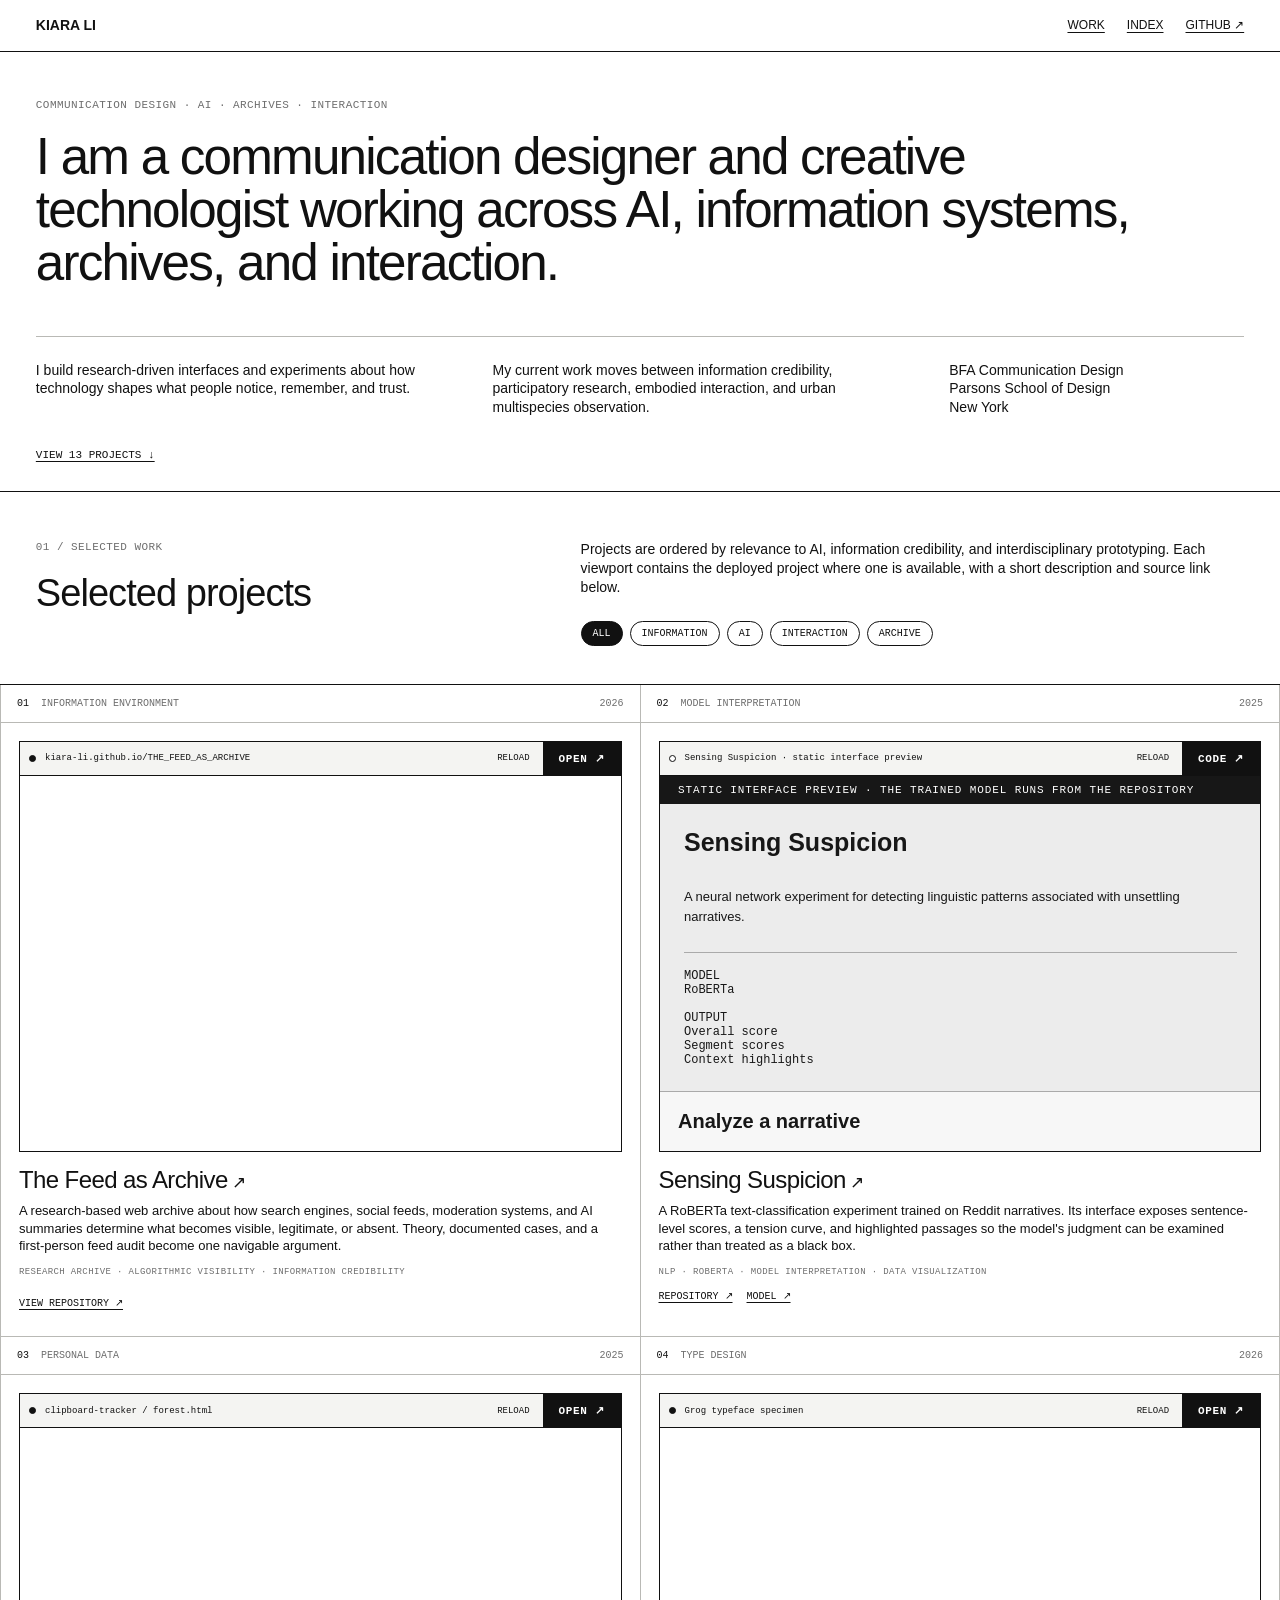
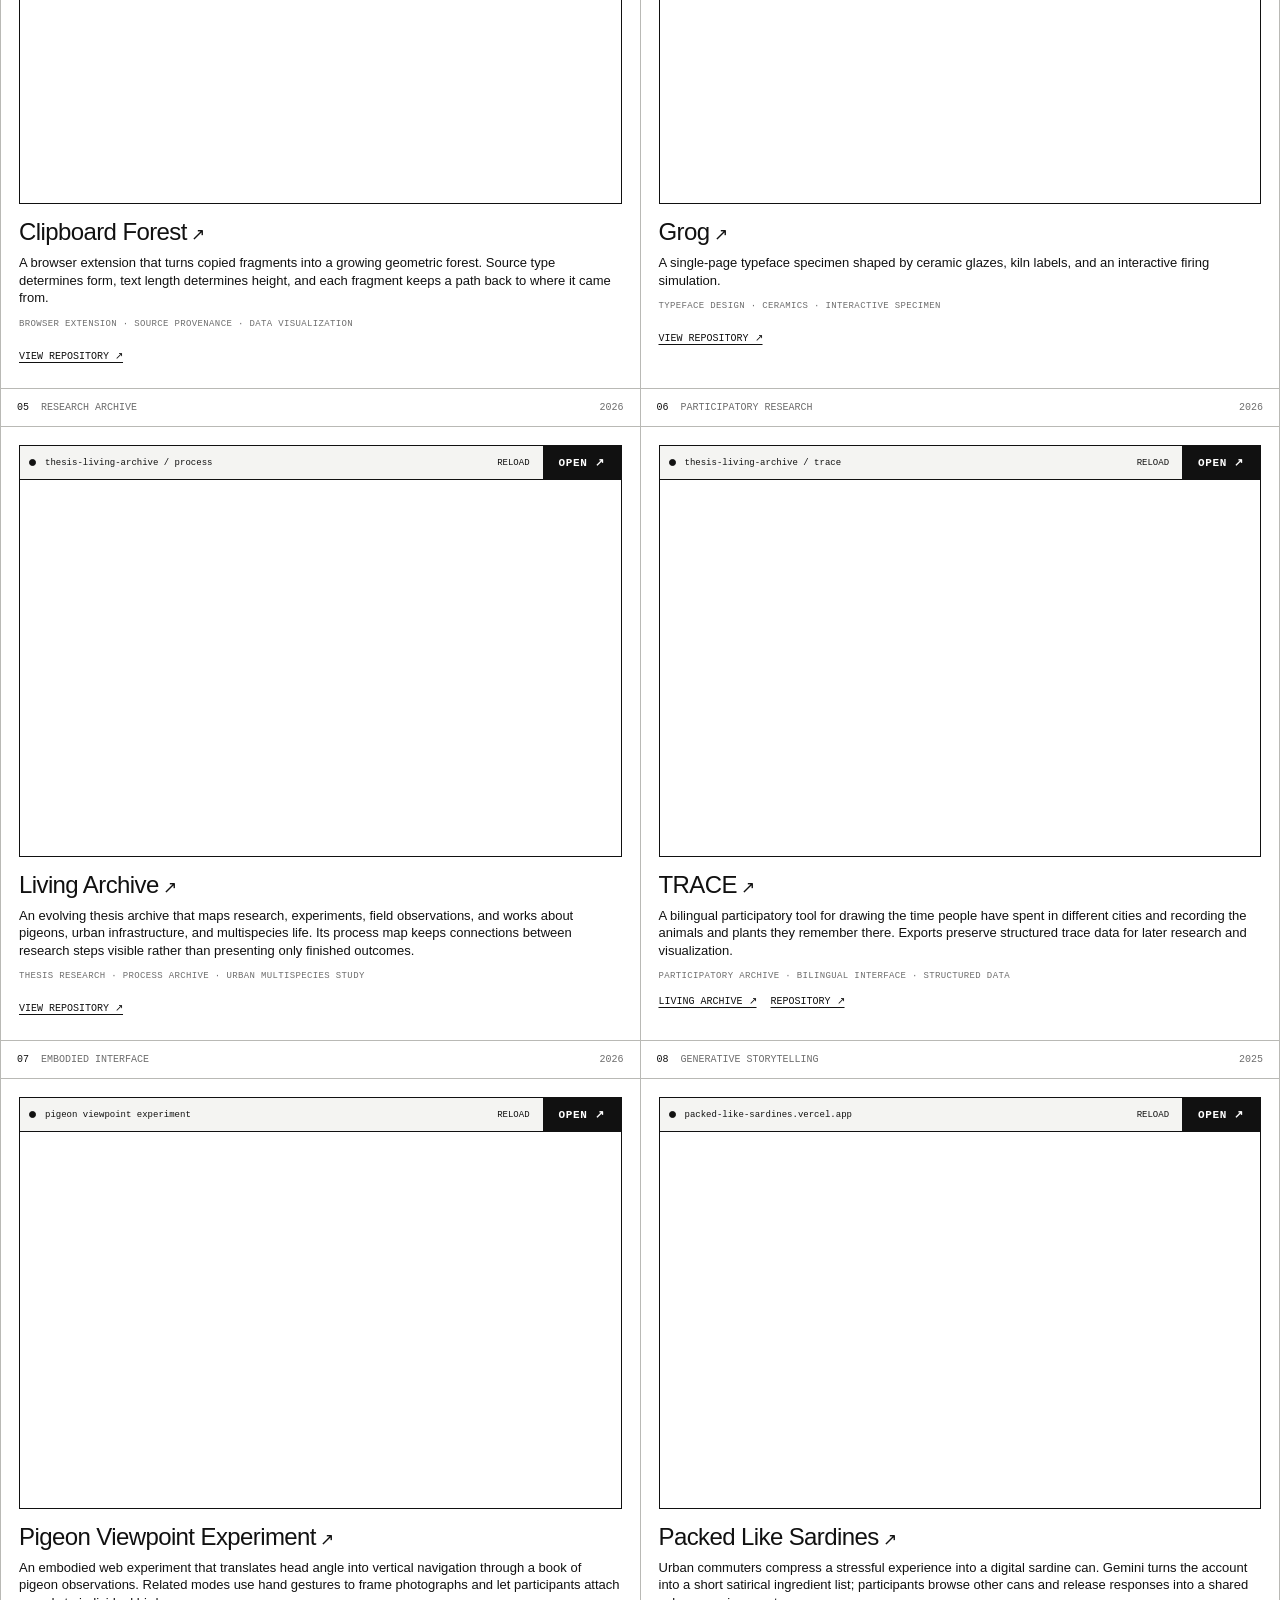
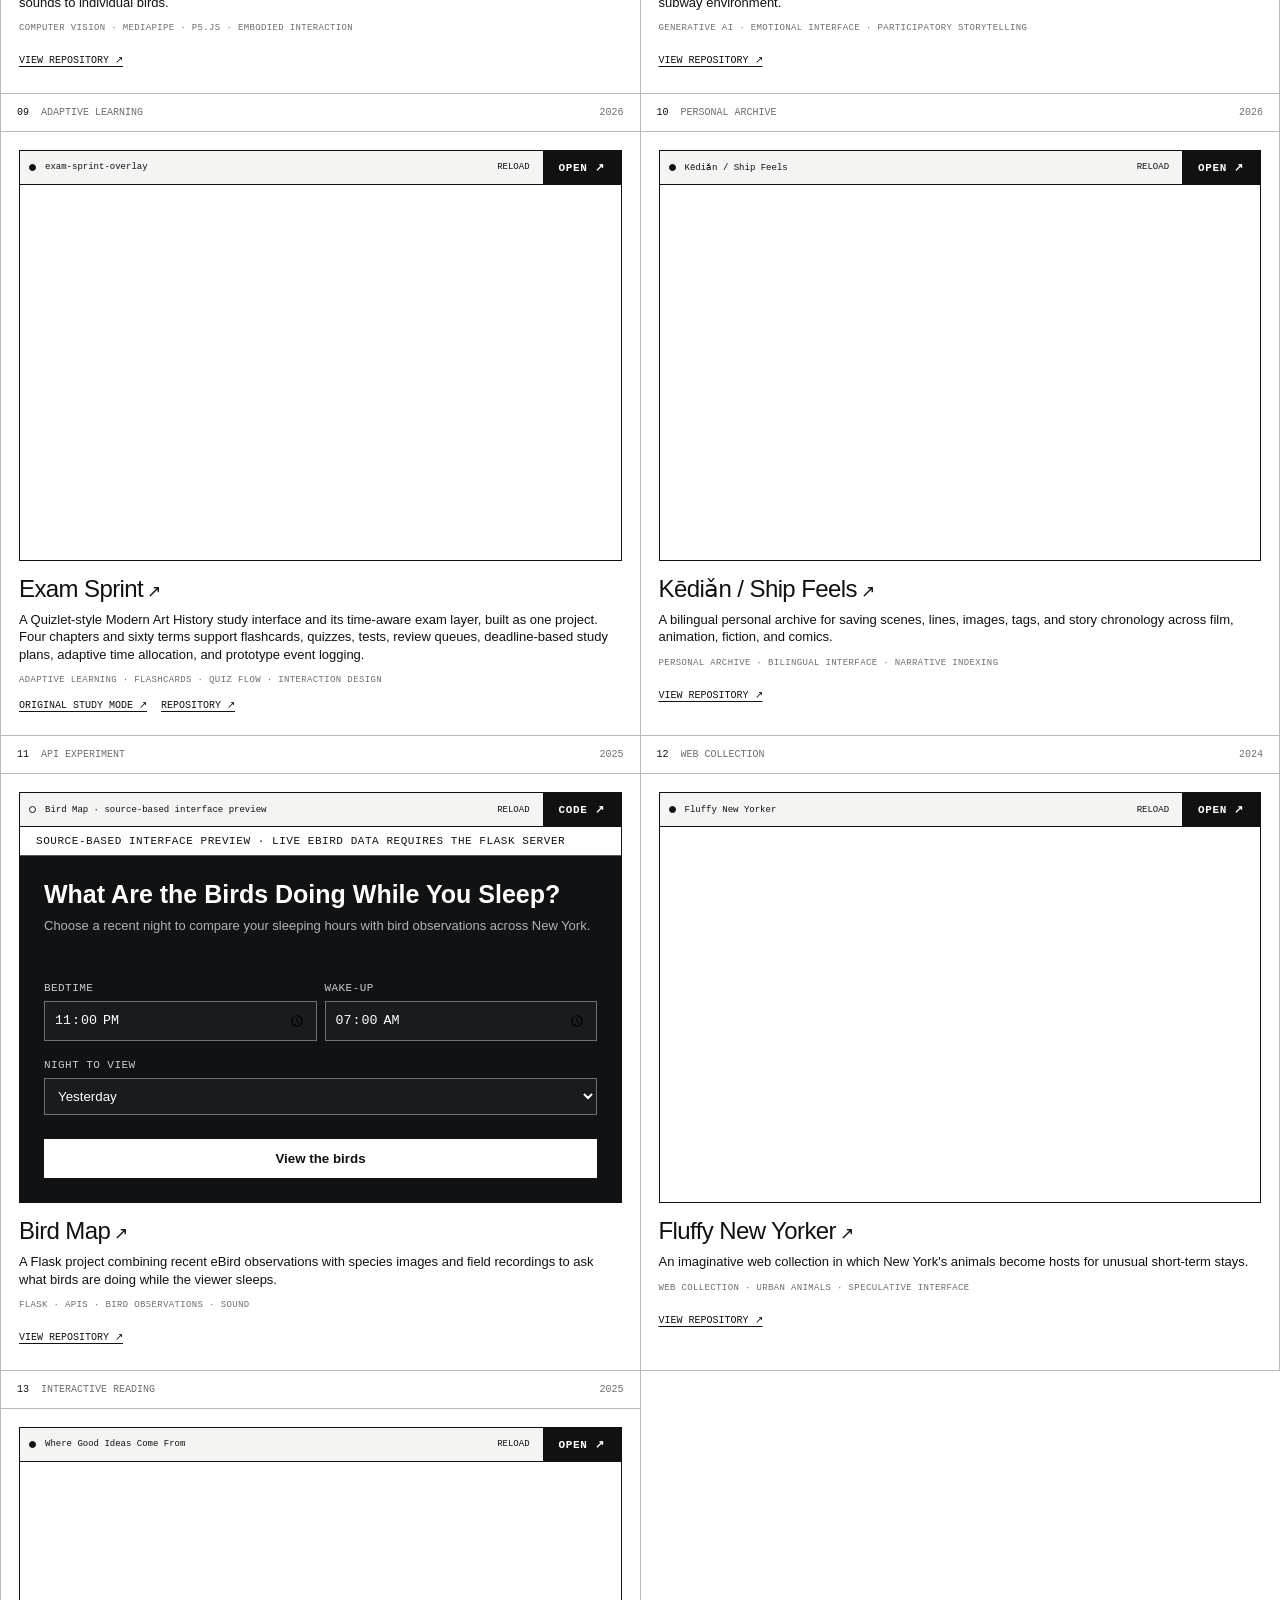
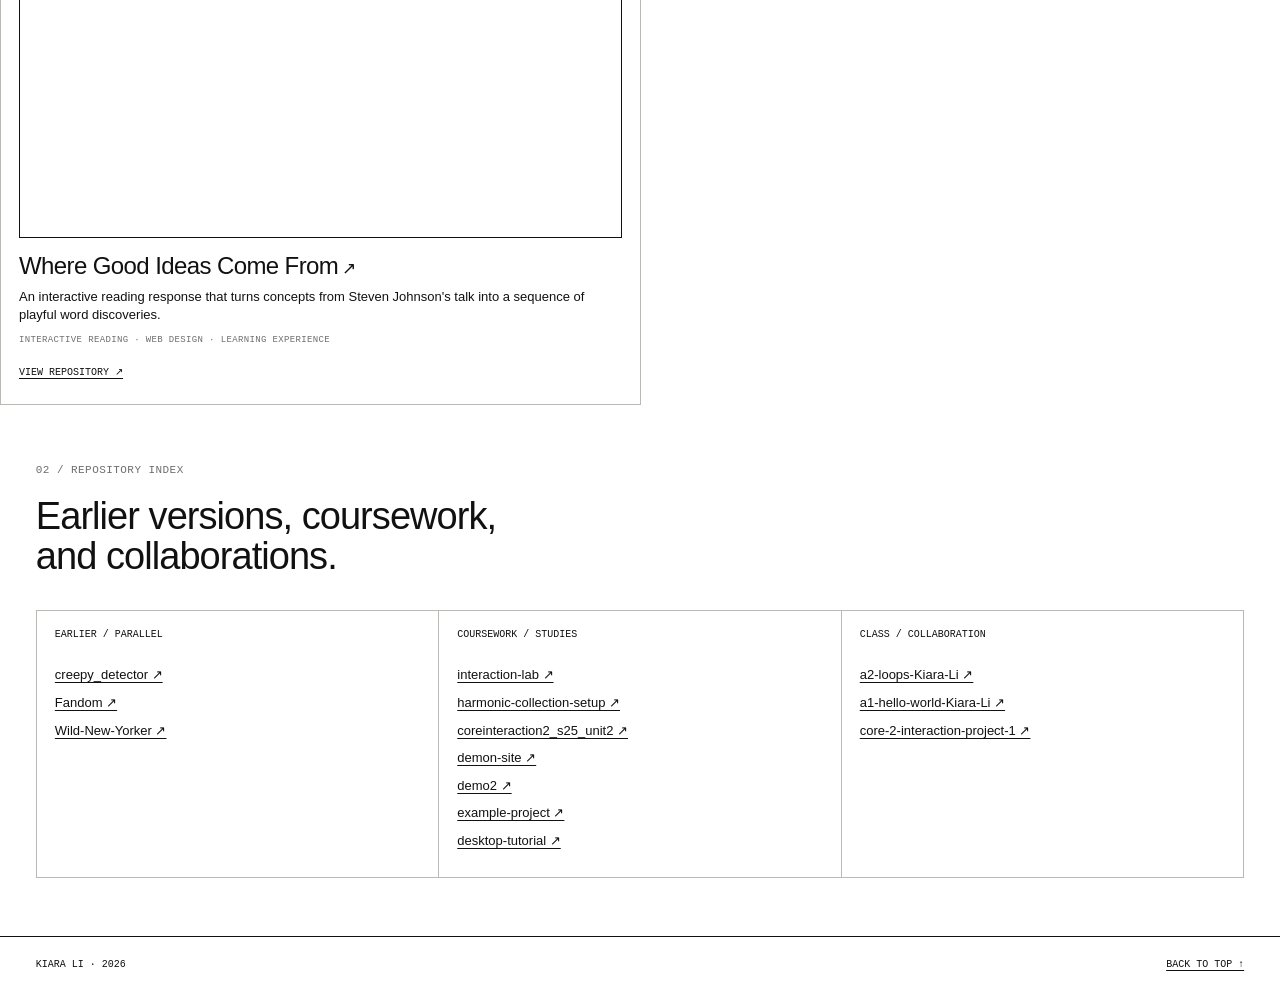
==== commit 869449eb: "Make project Open links prominent and link project titles Co-Authored-By: Claude Opus 5.5 <noreply@a" ====
--- a/index.html
+++ b/index.html
@@ -56,7 +56,7 @@
             <div class="browser-bar"><span class="live-dot"></span><span class="address">kiara-li.github.io/THE_FEED_AS_ARCHIVE</span><button class="reload" type="button">Reload</button><a href="https://kiara-li.github.io/THE_FEED_AS_ARCHIVE/" target="_blank" rel="noreferrer">Open ↗</a></div>
             <div class="frame-stage"><p class="loading">Loading live archive…</p><iframe data-src="https://kiara-li.github.io/THE_FEED_AS_ARCHIVE/" title="The Feed as Archive live preview" loading="lazy"></iframe></div>
           </div>
-          <div class="project-text"><h3>The Feed as Archive</h3><p>A research-based web archive about how search engines, social feeds, moderation systems, and AI summaries determine what becomes visible, legitimate, or absent. Theory, documented cases, and a first-person feed audit become one navigable argument.</p><p class="tags">Research archive · algorithmic visibility · information credibility</p><a href="https://github.com/Kiara-Li/THE_FEED_AS_ARCHIVE" target="_blank" rel="noreferrer">View repository ↗</a></div>
+          <div class="project-text"><h3><a href="https://kiara-li.github.io/THE_FEED_AS_ARCHIVE/" target="_blank" rel="noreferrer">The Feed as Archive</a></h3><p>A research-based web archive about how search engines, social feeds, moderation systems, and AI summaries determine what becomes visible, legitimate, or absent. Theory, documented cases, and a first-person feed audit become one navigable argument.</p><p class="tags">Research archive · algorithmic visibility · information credibility</p><a href="https://github.com/Kiara-Li/THE_FEED_AS_ARCHIVE" target="_blank" rel="noreferrer">View repository ↗</a></div>
         </div>
       </article>
 
@@ -67,7 +67,7 @@
             <div class="browser-bar"><span class="static-dot"></span><span class="address">Sensing Suspicion · static interface preview</span><button class="reload" type="button">Reload</button><a href="https://github.com/Kiara-Li/Sensing-Suspicion" target="_blank" rel="noreferrer">Code ↗</a></div>
             <div class="frame-stage"><p class="loading">Loading interface preview…</p><iframe data-src="previews/sensing-suspicion.html" title="Sensing Suspicion static interface preview" loading="lazy"></iframe></div>
           </div>
-          <div class="project-text"><h3>Sensing Suspicion</h3><p>A RoBERTa text-classification experiment trained on Reddit narratives. Its interface exposes sentence-level scores, a tension curve, and highlighted passages so the model's judgment can be examined rather than treated as a black box.</p><p class="tags">NLP · RoBERTa · model interpretation · data visualization</p><div class="links"><a href="https://github.com/Kiara-Li/Sensing-Suspicion" target="_blank" rel="noreferrer">Repository ↗</a><a href="https://huggingface.co/KiaraLi2025/creepy-roberta/tree/main" target="_blank" rel="noreferrer">Model ↗</a></div></div>
+          <div class="project-text"><h3><a href="https://github.com/Kiara-Li/Sensing-Suspicion" target="_blank" rel="noreferrer">Sensing Suspicion</a></h3><p>A RoBERTa text-classification experiment trained on Reddit narratives. Its interface exposes sentence-level scores, a tension curve, and highlighted passages so the model's judgment can be examined rather than treated as a black box.</p><p class="tags">NLP · RoBERTa · model interpretation · data visualization</p><div class="links"><a href="https://github.com/Kiara-Li/Sensing-Suspicion" target="_blank" rel="noreferrer">Repository ↗</a><a href="https://huggingface.co/KiaraLi2025/creepy-roberta/tree/main" target="_blank" rel="noreferrer">Model ↗</a></div></div>
         </div>
       </article>
 
@@ -78,7 +78,7 @@
             <div class="browser-bar"><span class="live-dot"></span><span class="address">clipboard-tracker / forest.html</span><button class="reload" type="button">Reload</button><a href="https://kiara-li.github.io/clipboard-tracker/forest.html" target="_blank" rel="noreferrer">Open ↗</a></div>
             <div class="frame-stage"><p class="loading">Loading extension interface…</p><iframe data-src="https://kiara-li.github.io/clipboard-tracker/forest.html" title="Clipboard Forest interface preview" loading="lazy"></iframe></div>
           </div>
-          <div class="project-text"><h3>Clipboard Forest</h3><p>A browser extension that turns copied fragments into a growing geometric forest. Source type determines form, text length determines height, and each fragment keeps a path back to where it came from.</p><p class="tags">Browser extension · source provenance · data visualization</p><a href="https://github.com/Kiara-Li/clipboard-tracker" target="_blank" rel="noreferrer">View repository ↗</a></div>
+          <div class="project-text"><h3><a href="https://kiara-li.github.io/clipboard-tracker/forest.html" target="_blank" rel="noreferrer">Clipboard Forest</a></h3><p>A browser extension that turns copied fragments into a growing geometric forest. Source type determines form, text length determines height, and each fragment keeps a path back to where it came from.</p><p class="tags">Browser extension · source provenance · data visualization</p><a href="https://github.com/Kiara-Li/clipboard-tracker" target="_blank" rel="noreferrer">View repository ↗</a></div>
         </div>
       </article>
 
@@ -89,7 +89,7 @@
             <div class="browser-bar"><span class="live-dot"></span><span class="address">Grog typeface specimen</span><button class="reload" type="button">Reload</button><a href="https://kiara-li.github.io/Grog/" target="_blank" rel="noreferrer">Open ↗</a></div>
             <div class="frame-stage"><p class="loading">Loading live specimen…</p><iframe data-src="https://kiara-li.github.io/Grog/" title="Grog typeface live preview" loading="lazy"></iframe></div>
           </div>
-          <div class="project-text"><h3>Grog</h3><p>A single-page typeface specimen shaped by ceramic glazes, kiln labels, and an interactive firing simulation.</p><p class="tags">Typeface design · ceramics · interactive specimen</p><a href="https://github.com/Kiara-Li/Grog" target="_blank" rel="noreferrer">View repository ↗</a></div>
+          <div class="project-text"><h3><a href="https://kiara-li.github.io/Grog/" target="_blank" rel="noreferrer">Grog</a></h3><p>A single-page typeface specimen shaped by ceramic glazes, kiln labels, and an interactive firing simulation.</p><p class="tags">Typeface design · ceramics · interactive specimen</p><a href="https://github.com/Kiara-Li/Grog" target="_blank" rel="noreferrer">View repository ↗</a></div>
         </div>
       </article>
 
@@ -100,7 +100,7 @@
             <div class="browser-bar"><span class="live-dot"></span><span class="address">thesis-living-archive / process</span><button class="reload" type="button">Reload</button><a href="https://kiara-li.github.io/thesis-living-archive/" target="_blank" rel="noreferrer">Open ↗</a></div>
             <div class="frame-stage"><p class="loading">Loading living archive…</p><iframe data-src="https://kiara-li.github.io/thesis-living-archive/" title="Living Archive live preview" loading="lazy"></iframe></div>
           </div>
-          <div class="project-text"><h3>Living Archive</h3><p>An evolving thesis archive that maps research, experiments, field observations, and works about pigeons, urban infrastructure, and multispecies life. Its process map keeps connections between research steps visible rather than presenting only finished outcomes.</p><p class="tags">Thesis research · process archive · urban multispecies study</p><a href="https://github.com/Kiara-Li/thesis-living-archive" target="_blank" rel="noreferrer">View repository ↗</a></div>
+          <div class="project-text"><h3><a href="https://kiara-li.github.io/thesis-living-archive/" target="_blank" rel="noreferrer">Living Archive</a></h3><p>An evolving thesis archive that maps research, experiments, field observations, and works about pigeons, urban infrastructure, and multispecies life. Its process map keeps connections between research steps visible rather than presenting only finished outcomes.</p><p class="tags">Thesis research · process archive · urban multispecies study</p><a href="https://github.com/Kiara-Li/thesis-living-archive" target="_blank" rel="noreferrer">View repository ↗</a></div>
         </div>
       </article>
 
@@ -111,7 +111,7 @@
             <div class="browser-bar"><span class="live-dot"></span><span class="address">thesis-living-archive / trace</span><button class="reload" type="button">Reload</button><a href="https://kiara-li.github.io/thesis-living-archive/trace/" target="_blank" rel="noreferrer">Open ↗</a></div>
             <div class="frame-stage"><p class="loading">Loading live participant tool…</p><iframe data-src="https://kiara-li.github.io/thesis-living-archive/trace/" title="TRACE live preview" loading="lazy"></iframe></div>
           </div>
-          <div class="project-text"><h3>TRACE</h3><p>A bilingual participatory tool for drawing the time people have spent in different cities and recording the animals and plants they remember there. Exports preserve structured trace data for later research and visualization.</p><p class="tags">Participatory archive · bilingual interface · structured data</p><div class="links"><a href="https://kiara-li.github.io/thesis-living-archive/" target="_blank" rel="noreferrer">Living Archive ↗</a><a href="https://github.com/Kiara-Li/thesis-living-archive" target="_blank" rel="noreferrer">Repository ↗</a></div></div>
+          <div class="project-text"><h3><a href="https://kiara-li.github.io/thesis-living-archive/trace/" target="_blank" rel="noreferrer">TRACE</a></h3><p>A bilingual participatory tool for drawing the time people have spent in different cities and recording the animals and plants they remember there. Exports preserve structured trace data for later research and visualization.</p><p class="tags">Participatory archive · bilingual interface · structured data</p><div class="links"><a href="https://kiara-li.github.io/thesis-living-archive/" target="_blank" rel="noreferrer">Living Archive ↗</a><a href="https://github.com/Kiara-Li/thesis-living-archive" target="_blank" rel="noreferrer">Repository ↗</a></div></div>
         </div>
       </article>
 
@@ -122,7 +122,7 @@
             <div class="browser-bar"><span class="live-dot"></span><span class="address">pigeon viewpoint experiment</span><button class="reload" type="button">Reload</button><a href="https://kiara-li.github.io/prototype1/" target="_blank" rel="noreferrer">Open ↗</a></div>
             <div class="frame-stage"><p class="loading">Loading live experiment…</p><iframe data-src="https://kiara-li.github.io/prototype1/" title="Pigeon Viewpoint Experiment live preview" loading="lazy"></iframe></div>
           </div>
-          <div class="project-text"><h3>Pigeon Viewpoint Experiment</h3><p>An embodied web experiment that translates head angle into vertical navigation through a book of pigeon observations. Related modes use hand gestures to frame photographs and let participants attach sounds to individual birds.</p><p class="tags">Computer vision · MediaPipe · p5.js · embodied interaction</p><a href="https://github.com/Kiara-Li/prototype1" target="_blank" rel="noreferrer">View repository ↗</a></div>
+          <div class="project-text"><h3><a href="https://kiara-li.github.io/prototype1/" target="_blank" rel="noreferrer">Pigeon Viewpoint Experiment</a></h3><p>An embodied web experiment that translates head angle into vertical navigation through a book of pigeon observations. Related modes use hand gestures to frame photographs and let participants attach sounds to individual birds.</p><p class="tags">Computer vision · MediaPipe · p5.js · embodied interaction</p><a href="https://github.com/Kiara-Li/prototype1" target="_blank" rel="noreferrer">View repository ↗</a></div>
         </div>
       </article>
 
@@ -133,7 +133,7 @@
             <div class="browser-bar"><span class="live-dot"></span><span class="address">packed-like-sardines.vercel.app</span><button class="reload" type="button">Reload</button><a href="https://packed-like-sardines.vercel.app/" target="_blank" rel="noreferrer">Open ↗</a></div>
             <div class="frame-stage"><p class="loading">Loading live project…</p><iframe data-src="https://packed-like-sardines.vercel.app/" title="Packed Like Sardines live preview" loading="lazy"></iframe></div>
           </div>
-          <div class="project-text"><h3>Packed Like Sardines</h3><p>Urban commuters compress a stressful experience into a digital sardine can. Gemini turns the account into a short satirical ingredient list; participants browse other cans and release responses into a shared subway environment.</p><p class="tags">Generative AI · emotional interface · participatory storytelling</p><a href="https://github.com/Kiara-Li/packed-like-sardines" target="_blank" rel="noreferrer">View repository ↗</a></div>
+          <div class="project-text"><h3><a href="https://packed-like-sardines.vercel.app/" target="_blank" rel="noreferrer">Packed Like Sardines</a></h3><p>Urban commuters compress a stressful experience into a digital sardine can. Gemini turns the account into a short satirical ingredient list; participants browse other cans and release responses into a shared subway environment.</p><p class="tags">Generative AI · emotional interface · participatory storytelling</p><a href="https://github.com/Kiara-Li/packed-like-sardines" target="_blank" rel="noreferrer">View repository ↗</a></div>
         </div>
       </article>
 
@@ -144,7 +144,7 @@
             <div class="browser-bar"><span class="live-dot"></span><span class="address">exam-sprint-overlay</span><button class="reload" type="button">Reload</button><a href="https://kiara-li.github.io/Kiara-Li-exam-sprint-overlay/" target="_blank" rel="noreferrer">Open ↗</a></div>
             <div class="frame-stage"><p class="loading">Loading live prototype…</p><iframe data-src="https://kiara-li.github.io/Kiara-Li-exam-sprint-overlay/" title="Exam Sprint live preview" loading="lazy"></iframe></div>
           </div>
-          <div class="project-text"><h3>Exam Sprint</h3><p>A Quizlet-style Modern Art History study interface and its time-aware exam layer, built as one project. Four chapters and sixty terms support flashcards, quizzes, tests, review queues, deadline-based study plans, adaptive time allocation, and prototype event logging.</p><p class="tags">Adaptive learning · flashcards · quiz flow · interaction design</p><div class="links"><a href="https://kiara-li.github.io/Kiara-Li-exam-sprint-overlay/?mode=original" target="_blank" rel="noreferrer">Original study mode ↗</a><a href="https://github.com/Kiara-Li/Kiara-Li-exam-sprint-overlay" target="_blank" rel="noreferrer">Repository ↗</a></div></div>
+          <div class="project-text"><h3><a href="https://kiara-li.github.io/Kiara-Li-exam-sprint-overlay/" target="_blank" rel="noreferrer">Exam Sprint</a></h3><p>A Quizlet-style Modern Art History study interface and its time-aware exam layer, built as one project. Four chapters and sixty terms support flashcards, quizzes, tests, review queues, deadline-based study plans, adaptive time allocation, and prototype event logging.</p><p class="tags">Adaptive learning · flashcards · quiz flow · interaction design</p><div class="links"><a href="https://kiara-li.github.io/Kiara-Li-exam-sprint-overlay/?mode=original" target="_blank" rel="noreferrer">Original study mode ↗</a><a href="https://github.com/Kiara-Li/Kiara-Li-exam-sprint-overlay" target="_blank" rel="noreferrer">Repository ↗</a></div></div>
         </div>
       </article>
 
@@ -155,7 +155,7 @@
             <div class="browser-bar"><span class="live-dot"></span><span class="address">Kēdiǎn / Ship Feels</span><button class="reload" type="button">Reload</button><a href="https://kiara-li.github.io/ship-feels/" target="_blank" rel="noreferrer">Open ↗</a></div>
             <div class="frame-stage"><p class="loading">Loading live archive…</p><iframe data-src="https://kiara-li.github.io/ship-feels/" title="Kēdiǎn live preview" loading="lazy"></iframe></div>
           </div>
-          <div class="project-text"><h3>Kēdiǎn / Ship Feels</h3><p>A bilingual personal archive for saving scenes, lines, images, tags, and story chronology across film, animation, fiction, and comics.</p><p class="tags">Personal archive · bilingual interface · narrative indexing</p><a href="https://github.com/Kiara-Li/ship-feels" target="_blank" rel="noreferrer">View repository ↗</a></div>
+          <div class="project-text"><h3><a href="https://kiara-li.github.io/ship-feels/" target="_blank" rel="noreferrer">Kēdiǎn / Ship Feels</a></h3><p>A bilingual personal archive for saving scenes, lines, images, tags, and story chronology across film, animation, fiction, and comics.</p><p class="tags">Personal archive · bilingual interface · narrative indexing</p><a href="https://github.com/Kiara-Li/ship-feels" target="_blank" rel="noreferrer">View repository ↗</a></div>
         </div>
       </article>
 
@@ -166,7 +166,7 @@
             <div class="browser-bar"><span class="static-dot"></span><span class="address">Bird Map · source-based interface preview</span><button class="reload" type="button">Reload</button><a href="https://github.com/Kiara-Li/flask_Midterm_ebird" target="_blank" rel="noreferrer">Code ↗</a></div>
             <div class="frame-stage"><p class="loading">Loading interface preview…</p><iframe data-src="previews/bird-map.html" title="Bird Map static interface preview" loading="lazy"></iframe></div>
           </div>
-          <div class="project-text"><h3>Bird Map</h3><p>A Flask project combining recent eBird observations with species images and field recordings to ask what birds are doing while the viewer sleeps.</p><p class="tags">Flask · APIs · bird observations · sound</p><a href="https://github.com/Kiara-Li/flask_Midterm_ebird" target="_blank" rel="noreferrer">View repository ↗</a></div>
+          <div class="project-text"><h3><a href="https://github.com/Kiara-Li/flask_Midterm_ebird" target="_blank" rel="noreferrer">Bird Map</a></h3><p>A Flask project combining recent eBird observations with species images and field recordings to ask what birds are doing while the viewer sleeps.</p><p class="tags">Flask · APIs · bird observations · sound</p><a href="https://github.com/Kiara-Li/flask_Midterm_ebird" target="_blank" rel="noreferrer">View repository ↗</a></div>
         </div>
       </article>
 
@@ -177,7 +177,7 @@
             <div class="browser-bar"><span class="live-dot"></span><span class="address">Fluffy New Yorker</span><button class="reload" type="button">Reload</button><a href="https://kiara-li.github.io/fluffy-new-yorker/" target="_blank" rel="noreferrer">Open ↗</a></div>
             <div class="frame-stage"><p class="loading">Loading live collection…</p><iframe data-src="https://kiara-li.github.io/fluffy-new-yorker/" title="Fluffy New Yorker live preview" loading="lazy"></iframe></div>
           </div>
-          <div class="project-text"><h3>Fluffy New Yorker</h3><p>An imaginative web collection in which New York's animals become hosts for unusual short-term stays.</p><p class="tags">Web collection · urban animals · speculative interface</p><a href="https://github.com/Kiara-Li/fluffy-new-yorker" target="_blank" rel="noreferrer">View repository ↗</a></div>
+          <div class="project-text"><h3><a href="https://kiara-li.github.io/fluffy-new-yorker/" target="_blank" rel="noreferrer">Fluffy New Yorker</a></h3><p>An imaginative web collection in which New York's animals become hosts for unusual short-term stays.</p><p class="tags">Web collection · urban animals · speculative interface</p><a href="https://github.com/Kiara-Li/fluffy-new-yorker" target="_blank" rel="noreferrer">View repository ↗</a></div>
         </div>
       </article>
 
@@ -188,7 +188,7 @@
             <div class="browser-bar"><span class="live-dot"></span><span class="address">Where Good Ideas Come From</span><button class="reload" type="button">Reload</button><a href="https://kiara-li.github.io/Where-good-ideas-come-from/" target="_blank" rel="noreferrer">Open ↗</a></div>
             <div class="frame-stage"><p class="loading">Loading live project…</p><iframe data-src="https://kiara-li.github.io/Where-good-ideas-come-from/" title="Where Good Ideas Come From live preview" loading="lazy"></iframe></div>
           </div>
-          <div class="project-text"><h3>Where Good Ideas Come From</h3><p>An interactive reading response that turns concepts from Steven Johnson's talk into a sequence of playful word discoveries.</p><p class="tags">Interactive reading · web design · learning experience</p><a href="https://github.com/Kiara-Li/Where-good-ideas-come-from" target="_blank" rel="noreferrer">View repository ↗</a></div>
+          <div class="project-text"><h3><a href="https://kiara-li.github.io/Where-good-ideas-come-from/" target="_blank" rel="noreferrer">Where Good Ideas Come From</a></h3><p>An interactive reading response that turns concepts from Steven Johnson's talk into a sequence of playful word discoveries.</p><p class="tags">Interactive reading · web design · learning experience</p><a href="https://github.com/Kiara-Li/Where-good-ideas-come-from" target="_blank" rel="noreferrer">View repository ↗</a></div>
         </div>
       </article>
 
--- a/styles.css
+++ b/styles.css
@@ -151,8 +151,21 @@
   text-decoration: none;
   text-transform: uppercase;
 }
-.browser-bar a:hover,
 .reload:hover { text-decoration: underline; }
+
+.browser-bar a {
+  align-self: stretch;
+  display: flex;
+  align-items: center;
+  margin-right: -9px;
+  padding: 0 16px;
+  background: var(--black);
+  color: var(--white);
+  font-size: 11px;
+  font-weight: 700;
+  letter-spacing: .06em;
+}
+.browser-bar a:hover { background: #ff4b33; }
 
 .live-dot,
 .static-dot { width: 7px; height: 7px; border: 1px solid var(--black); border-radius: 50%; background: var(--black); }
@@ -184,6 +197,9 @@
 
 .project-text { padding-top: 16px; }
 .project-text h3 { margin: 0 0 10px; font-size: 24px; font-weight: 500; letter-spacing: -.025em; line-height: 1; }
+.project-text h3 a { text-decoration: none; }
+.project-text h3 a::after { content: " ↗"; font-size: .7em; }
+.project-text h3 a:hover { text-decoration: underline; }
 .project-text p { margin: 0 0 11px; font-size: 13px; }
 .project-text .tags { margin: 0 0 12px; font-size: 9px; }
 .project-text > a,
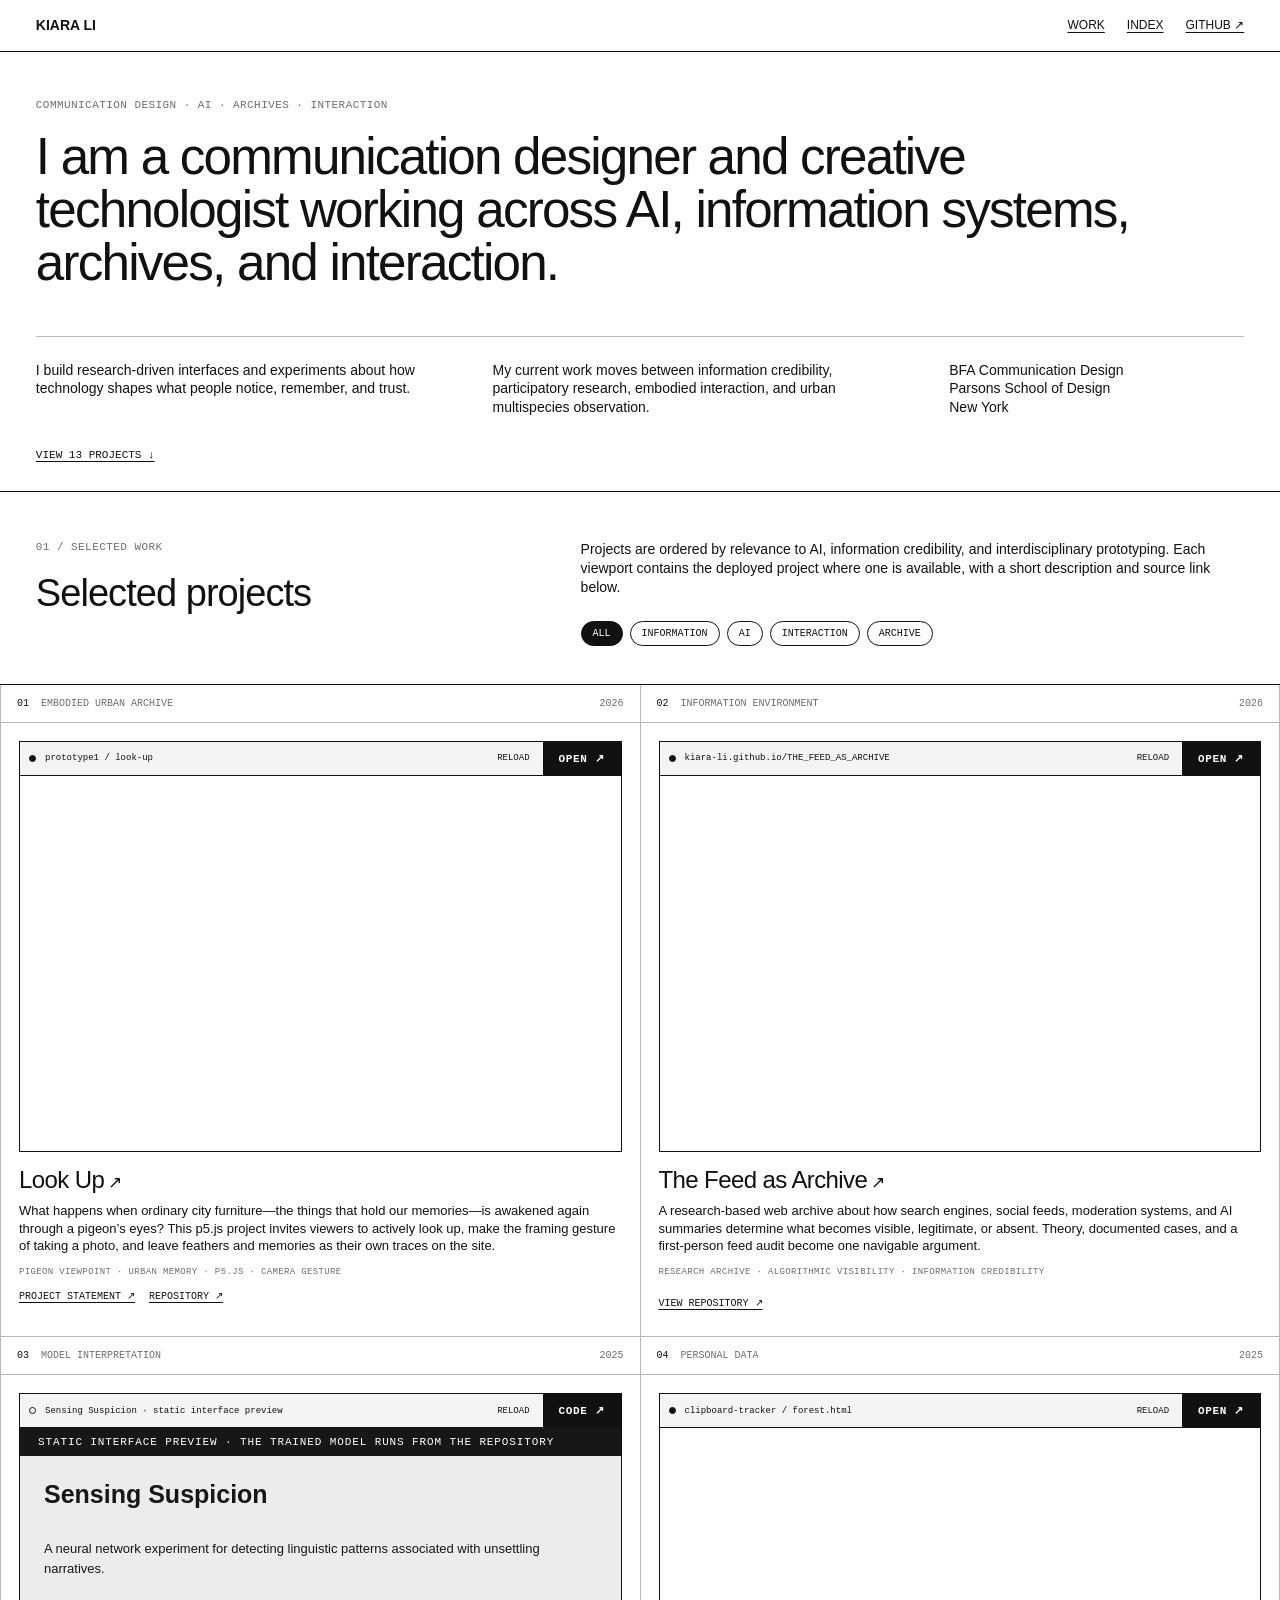
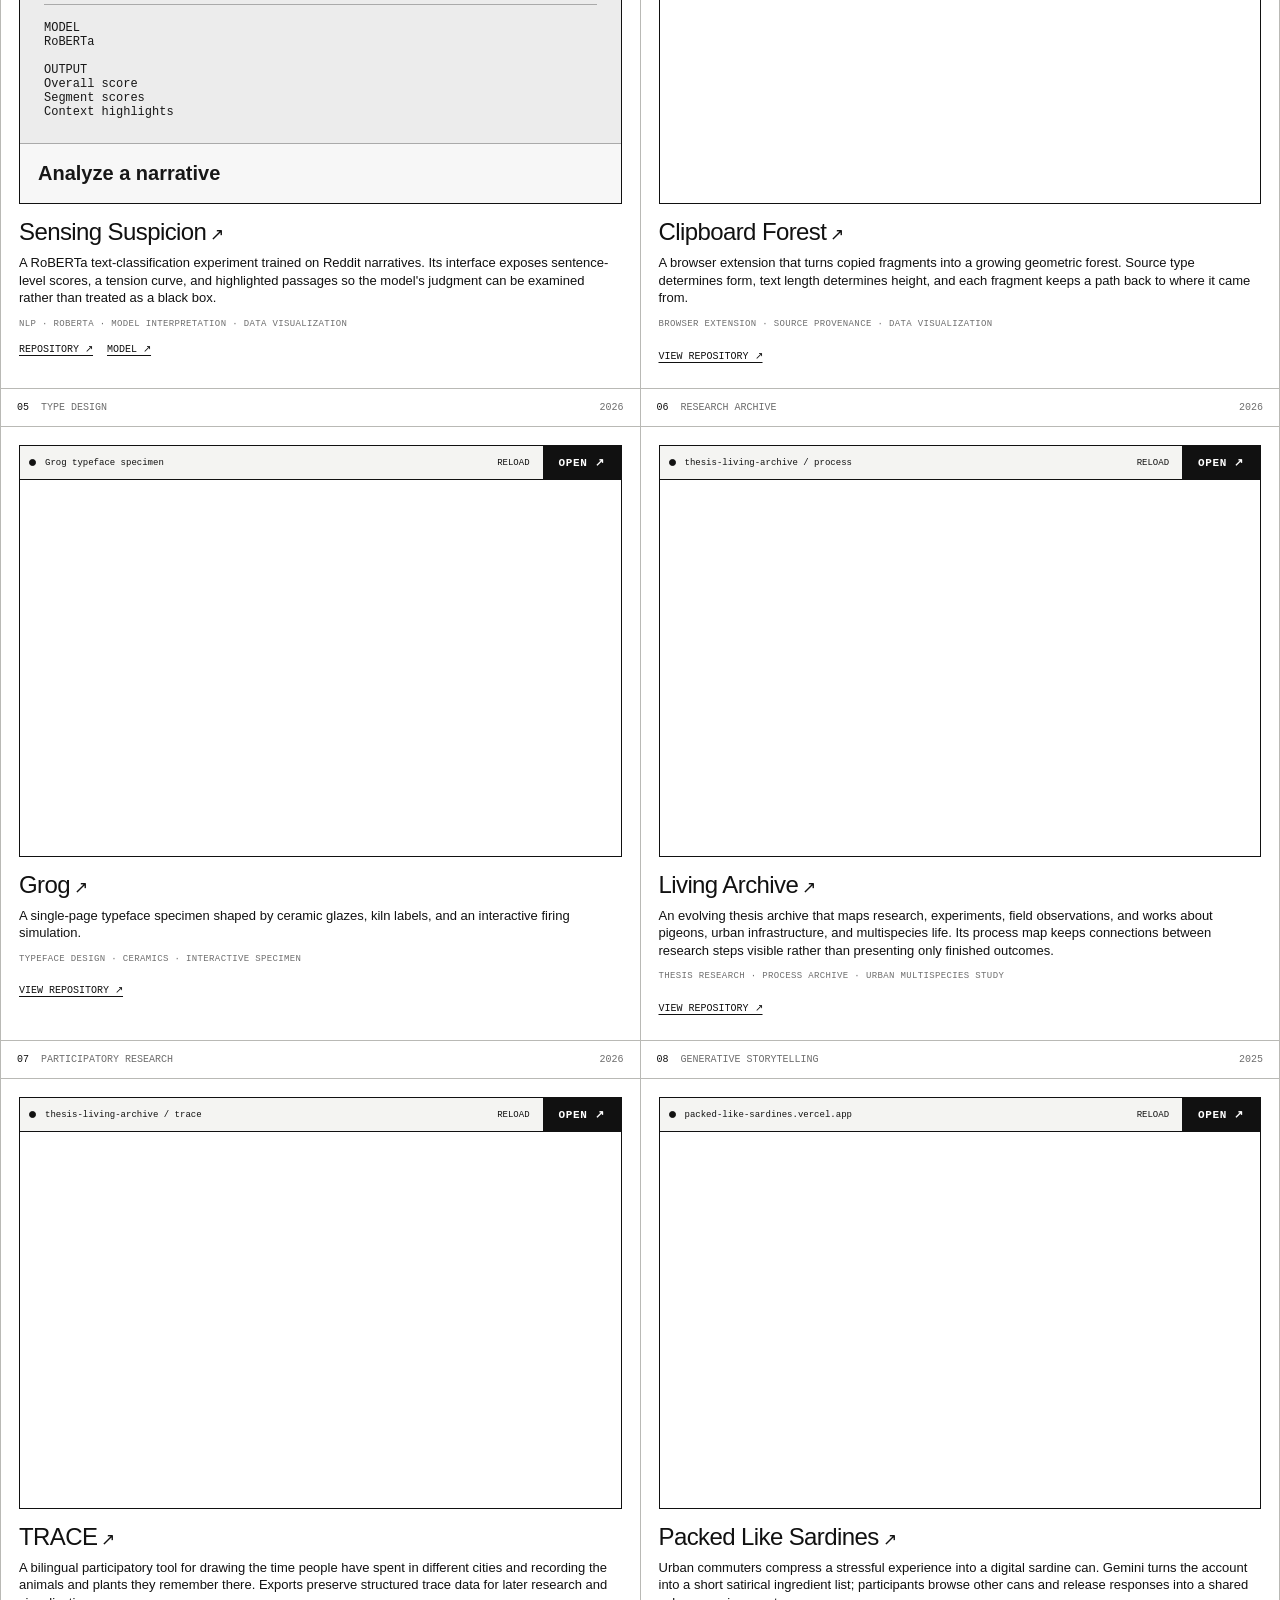
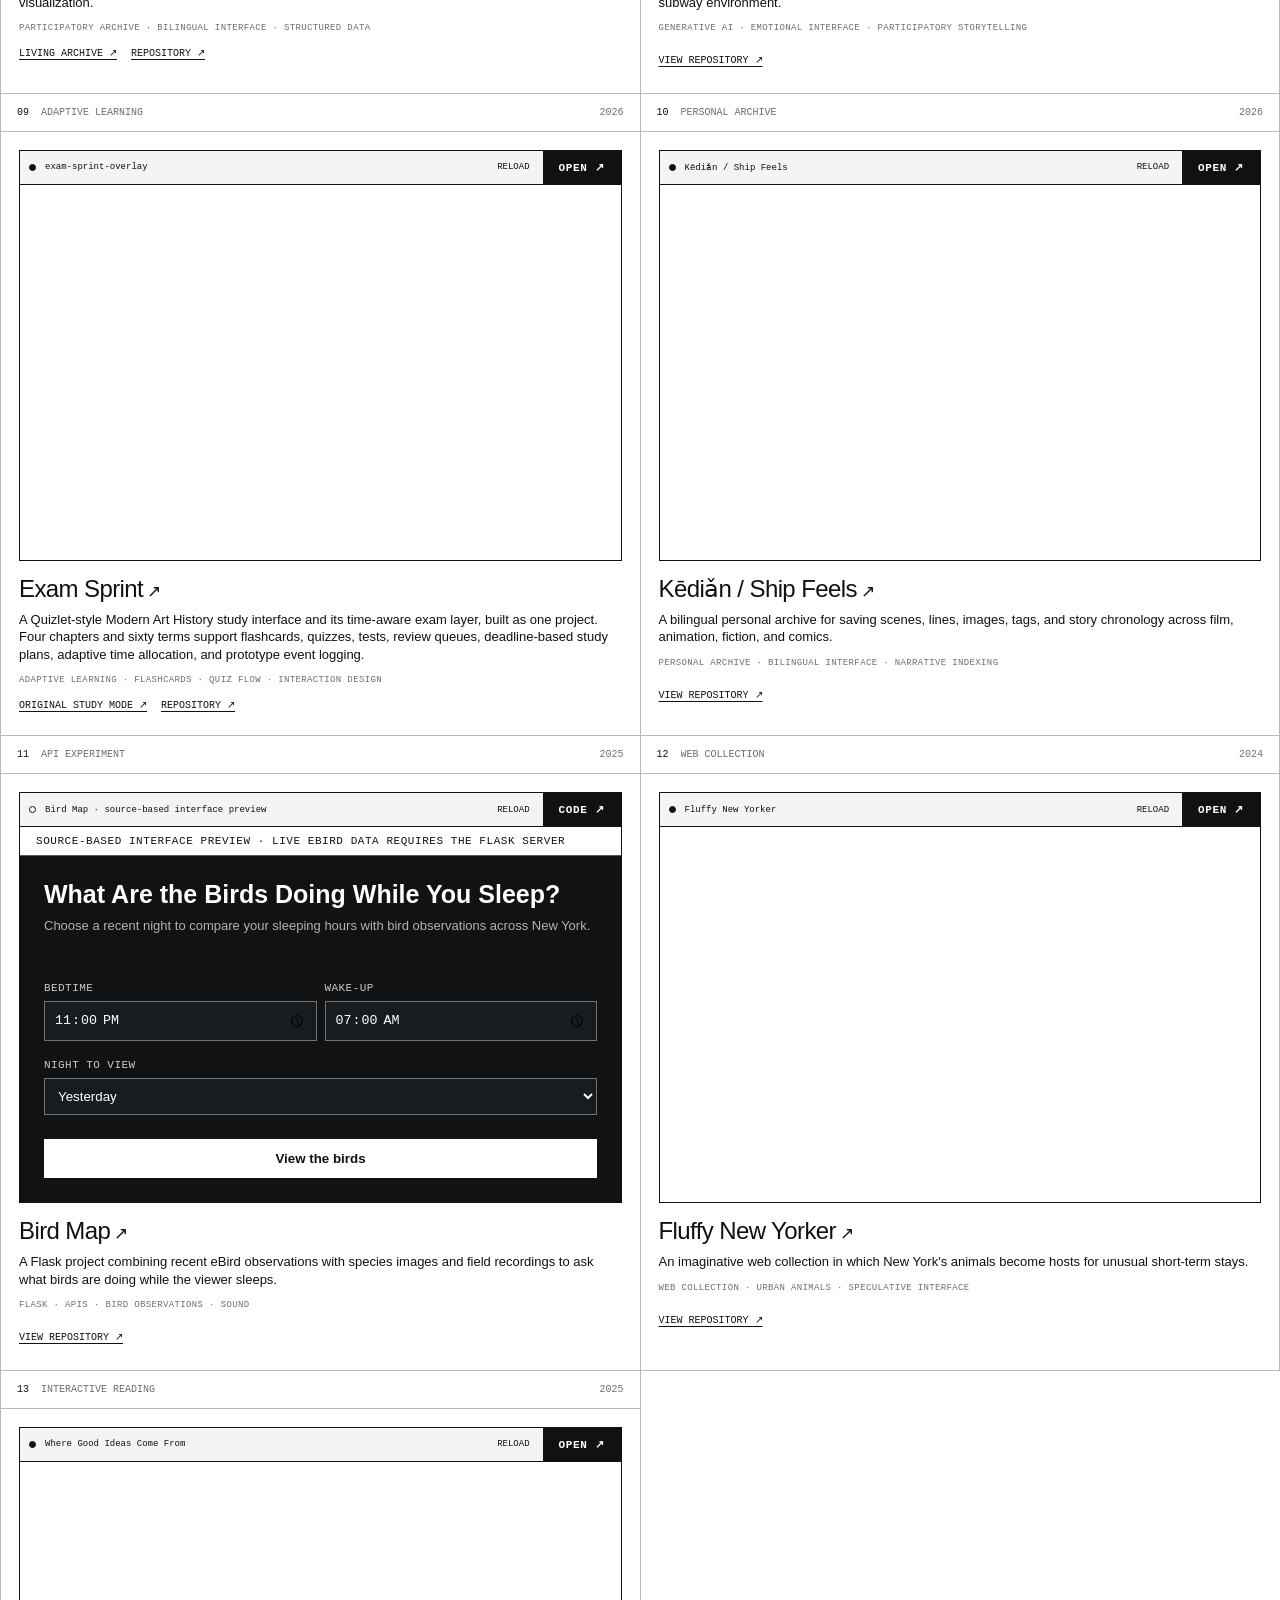
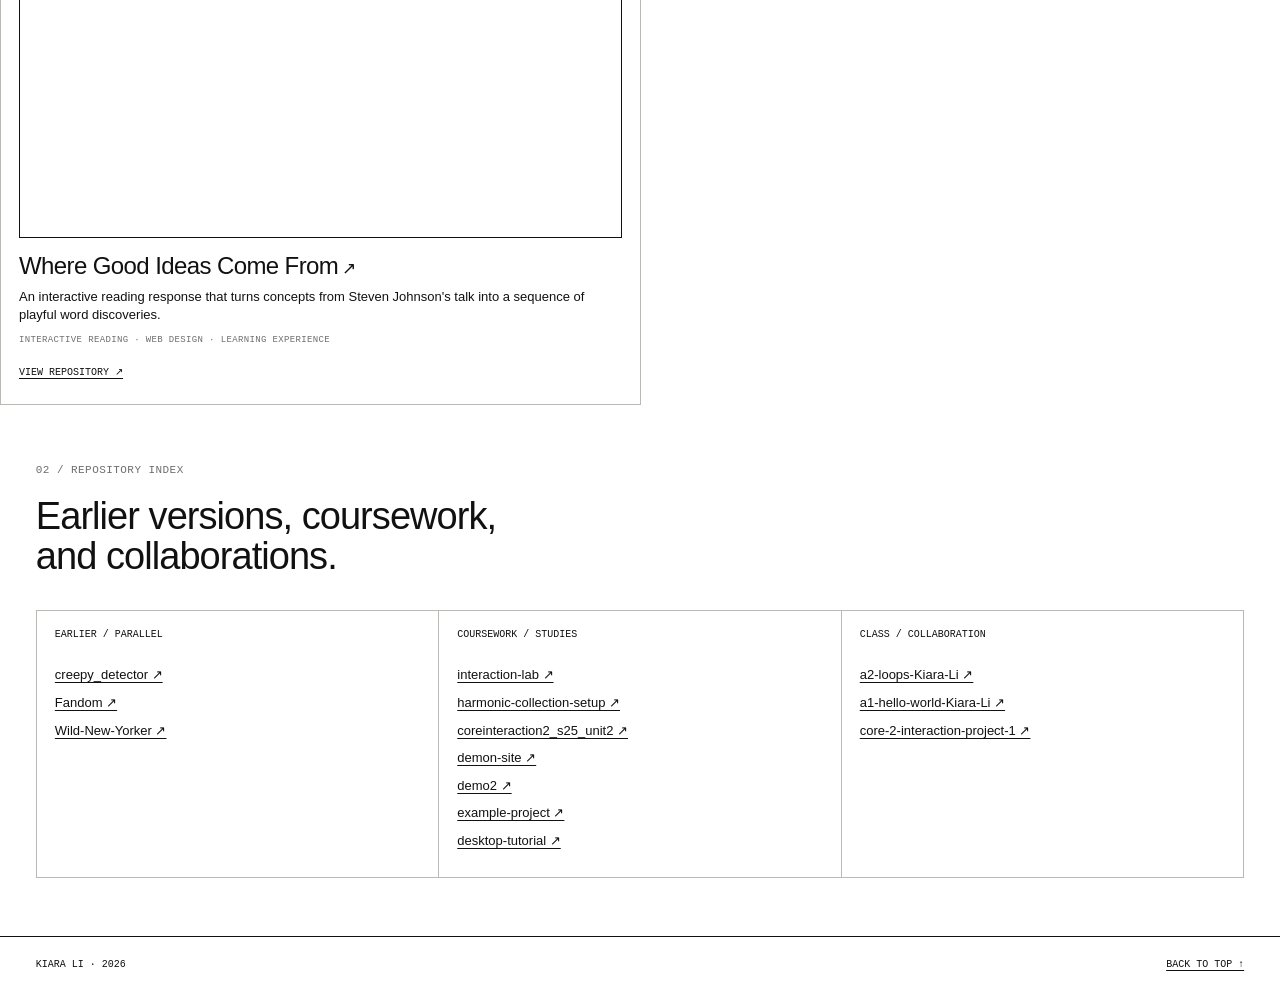
==== commit 21f12c43: "Feature Look Up as the lead project" ====
--- a/index.html
+++ b/index.html
@@ -49,8 +49,19 @@
     </section>
 
     <section class="projects" aria-label="Selected projects">
+      <article class="project" data-categories="interaction archive">
+        <div class="project-meta"><span>01</span><span>Embodied urban archive</span><span>2026</span></div>
+        <div class="project-body">
+          <div class="viewport" data-url="https://kiara-li.github.io/prototype1/look-up/">
+            <div class="browser-bar"><span class="live-dot"></span><span class="address">prototype1 / look-up</span><button class="reload" type="button">Reload</button><a href="https://kiara-li.github.io/prototype1/look-up/" target="_blank" rel="noreferrer">Open ↗</a></div>
+            <div class="frame-stage"><p class="loading">Loading Look Up…</p><iframe data-src="https://kiara-li.github.io/prototype1/look-up/" title="Look Up live preview" loading="lazy" allow="camera; microphone; autoplay; fullscreen; accelerometer; gyroscope"></iframe></div>
+          </div>
+          <div class="project-text"><h3><a href="https://kiara-li.github.io/prototype1/look-up/" target="_blank" rel="noreferrer">Look Up</a></h3><p>What happens when ordinary city furniture—the things that hold our memories—is awakened again through a pigeon’s eyes? This p5.js project invites viewers to actively look up, make the framing gesture of taking a photo, and leave feathers and memories as their own traces on the site.</p><p class="tags">Pigeon viewpoint · urban memory · p5.js · camera gesture</p><div class="links"><a href="https://kiara-li.github.io/thesis-living-archive/works/prototype-1/" target="_blank" rel="noreferrer">Project statement ↗</a><a href="https://github.com/Kiara-Li/prototype1" target="_blank" rel="noreferrer">Repository ↗</a></div></div>
+        </div>
+      </article>
+
       <article class="project" data-categories="information archive ai">
-        <div class="project-meta"><span>01</span><span>Information environment</span><span>2026</span></div>
+        <div class="project-meta"><span>02</span><span>Information environment</span><span>2026</span></div>
         <div class="project-body">
           <div class="viewport" data-url="https://kiara-li.github.io/THE_FEED_AS_ARCHIVE/">
             <div class="browser-bar"><span class="live-dot"></span><span class="address">kiara-li.github.io/THE_FEED_AS_ARCHIVE</span><button class="reload" type="button">Reload</button><a href="https://kiara-li.github.io/THE_FEED_AS_ARCHIVE/" target="_blank" rel="noreferrer">Open ↗</a></div>
@@ -61,7 +72,7 @@
       </article>
 
       <article class="project" data-categories="information ai">
-        <div class="project-meta"><span>02</span><span>Model interpretation</span><span>2025</span></div>
+        <div class="project-meta"><span>03</span><span>Model interpretation</span><span>2025</span></div>
         <div class="project-body">
           <div class="viewport is-static" data-url="previews/sensing-suspicion.html">
             <div class="browser-bar"><span class="static-dot"></span><span class="address">Sensing Suspicion · static interface preview</span><button class="reload" type="button">Reload</button><a href="https://github.com/Kiara-Li/Sensing-Suspicion" target="_blank" rel="noreferrer">Code ↗</a></div>
@@ -72,7 +83,7 @@
       </article>
 
       <article class="project" data-categories="information archive interaction">
-        <div class="project-meta"><span>03</span><span>Personal data</span><span>2025</span></div>
+        <div class="project-meta"><span>04</span><span>Personal data</span><span>2025</span></div>
         <div class="project-body">
           <div class="viewport" data-url="https://kiara-li.github.io/clipboard-tracker/forest.html">
             <div class="browser-bar"><span class="live-dot"></span><span class="address">clipboard-tracker / forest.html</span><button class="reload" type="button">Reload</button><a href="https://kiara-li.github.io/clipboard-tracker/forest.html" target="_blank" rel="noreferrer">Open ↗</a></div>
@@ -83,7 +94,7 @@
       </article>
 
       <article class="project" data-categories="interaction">
-        <div class="project-meta"><span>04</span><span>Type design</span><span>2026</span></div>
+        <div class="project-meta"><span>05</span><span>Type design</span><span>2026</span></div>
         <div class="project-body">
           <div class="viewport" data-url="https://kiara-li.github.io/Grog/">
             <div class="browser-bar"><span class="live-dot"></span><span class="address">Grog typeface specimen</span><button class="reload" type="button">Reload</button><a href="https://kiara-li.github.io/Grog/" target="_blank" rel="noreferrer">Open ↗</a></div>
@@ -94,7 +105,7 @@
       </article>
 
       <article class="project" data-categories="archive information interaction">
-        <div class="project-meta"><span>05</span><span>Research archive</span><span>2026</span></div>
+        <div class="project-meta"><span>06</span><span>Research archive</span><span>2026</span></div>
         <div class="project-body">
           <div class="viewport" data-url="https://kiara-li.github.io/thesis-living-archive/">
             <div class="browser-bar"><span class="live-dot"></span><span class="address">thesis-living-archive / process</span><button class="reload" type="button">Reload</button><a href="https://kiara-li.github.io/thesis-living-archive/" target="_blank" rel="noreferrer">Open ↗</a></div>
@@ -105,24 +116,13 @@
       </article>
 
       <article class="project" data-categories="archive information interaction">
-        <div class="project-meta"><span>06</span><span>Participatory research</span><span>2026</span></div>
+        <div class="project-meta"><span>07</span><span>Participatory research</span><span>2026</span></div>
         <div class="project-body">
           <div class="viewport" data-url="https://kiara-li.github.io/thesis-living-archive/trace/">
             <div class="browser-bar"><span class="live-dot"></span><span class="address">thesis-living-archive / trace</span><button class="reload" type="button">Reload</button><a href="https://kiara-li.github.io/thesis-living-archive/trace/" target="_blank" rel="noreferrer">Open ↗</a></div>
             <div class="frame-stage"><p class="loading">Loading live participant tool…</p><iframe data-src="https://kiara-li.github.io/thesis-living-archive/trace/" title="TRACE live preview" loading="lazy"></iframe></div>
           </div>
           <div class="project-text"><h3><a href="https://kiara-li.github.io/thesis-living-archive/trace/" target="_blank" rel="noreferrer">TRACE</a></h3><p>A bilingual participatory tool for drawing the time people have spent in different cities and recording the animals and plants they remember there. Exports preserve structured trace data for later research and visualization.</p><p class="tags">Participatory archive · bilingual interface · structured data</p><div class="links"><a href="https://kiara-li.github.io/thesis-living-archive/" target="_blank" rel="noreferrer">Living Archive ↗</a><a href="https://github.com/Kiara-Li/thesis-living-archive" target="_blank" rel="noreferrer">Repository ↗</a></div></div>
-        </div>
-      </article>
-
-      <article class="project" data-categories="interaction archive">
-        <div class="project-meta"><span>07</span><span>Embodied interface</span><span>2026</span></div>
-        <div class="project-body">
-          <div class="viewport" data-url="https://kiara-li.github.io/prototype1/">
-            <div class="browser-bar"><span class="live-dot"></span><span class="address">pigeon viewpoint experiment</span><button class="reload" type="button">Reload</button><a href="https://kiara-li.github.io/prototype1/" target="_blank" rel="noreferrer">Open ↗</a></div>
-            <div class="frame-stage"><p class="loading">Loading live experiment…</p><iframe data-src="https://kiara-li.github.io/prototype1/" title="Pigeon Viewpoint Experiment live preview" loading="lazy"></iframe></div>
-          </div>
-          <div class="project-text"><h3><a href="https://kiara-li.github.io/prototype1/" target="_blank" rel="noreferrer">Pigeon Viewpoint Experiment</a></h3><p>An embodied web experiment that translates head angle into vertical navigation through a book of pigeon observations. Related modes use hand gestures to frame photographs and let participants attach sounds to individual birds.</p><p class="tags">Computer vision · MediaPipe · p5.js · embodied interaction</p><a href="https://github.com/Kiara-Li/prototype1" target="_blank" rel="noreferrer">View repository ↗</a></div>
         </div>
       </article>
 
